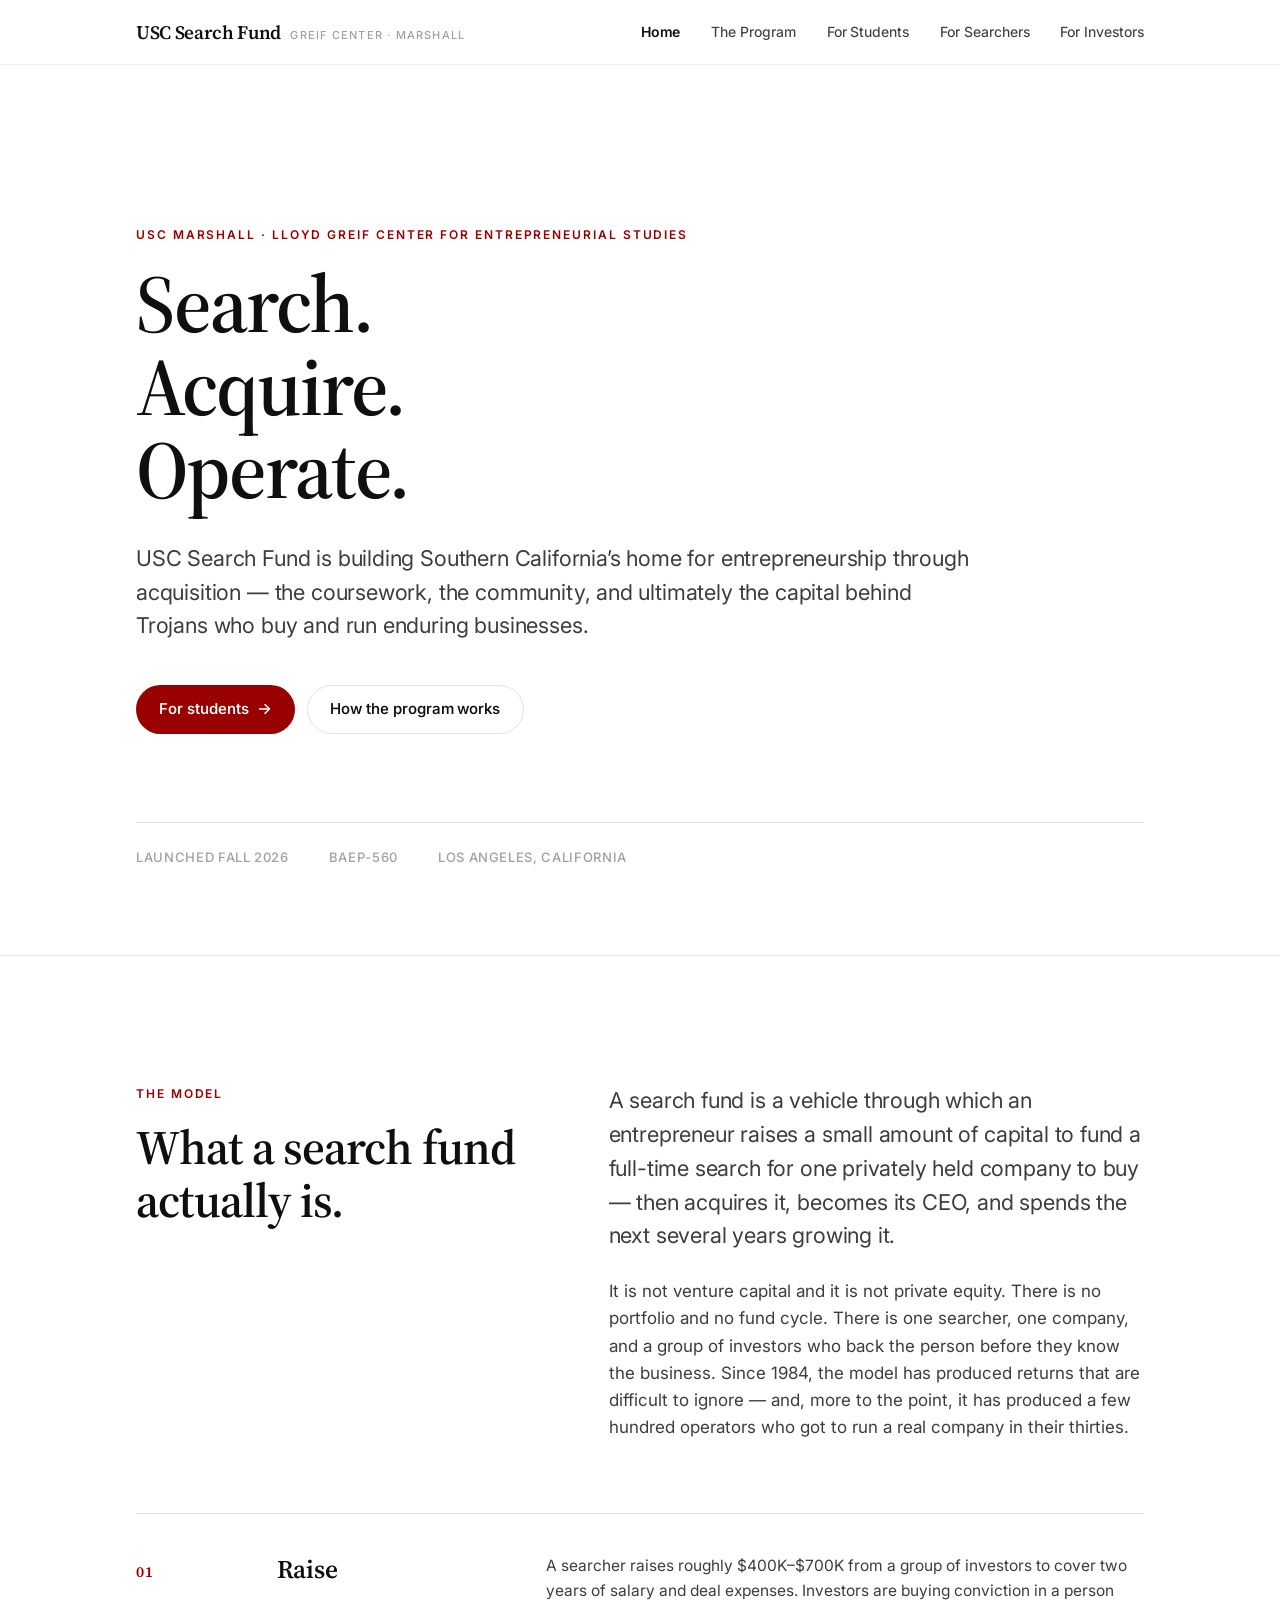
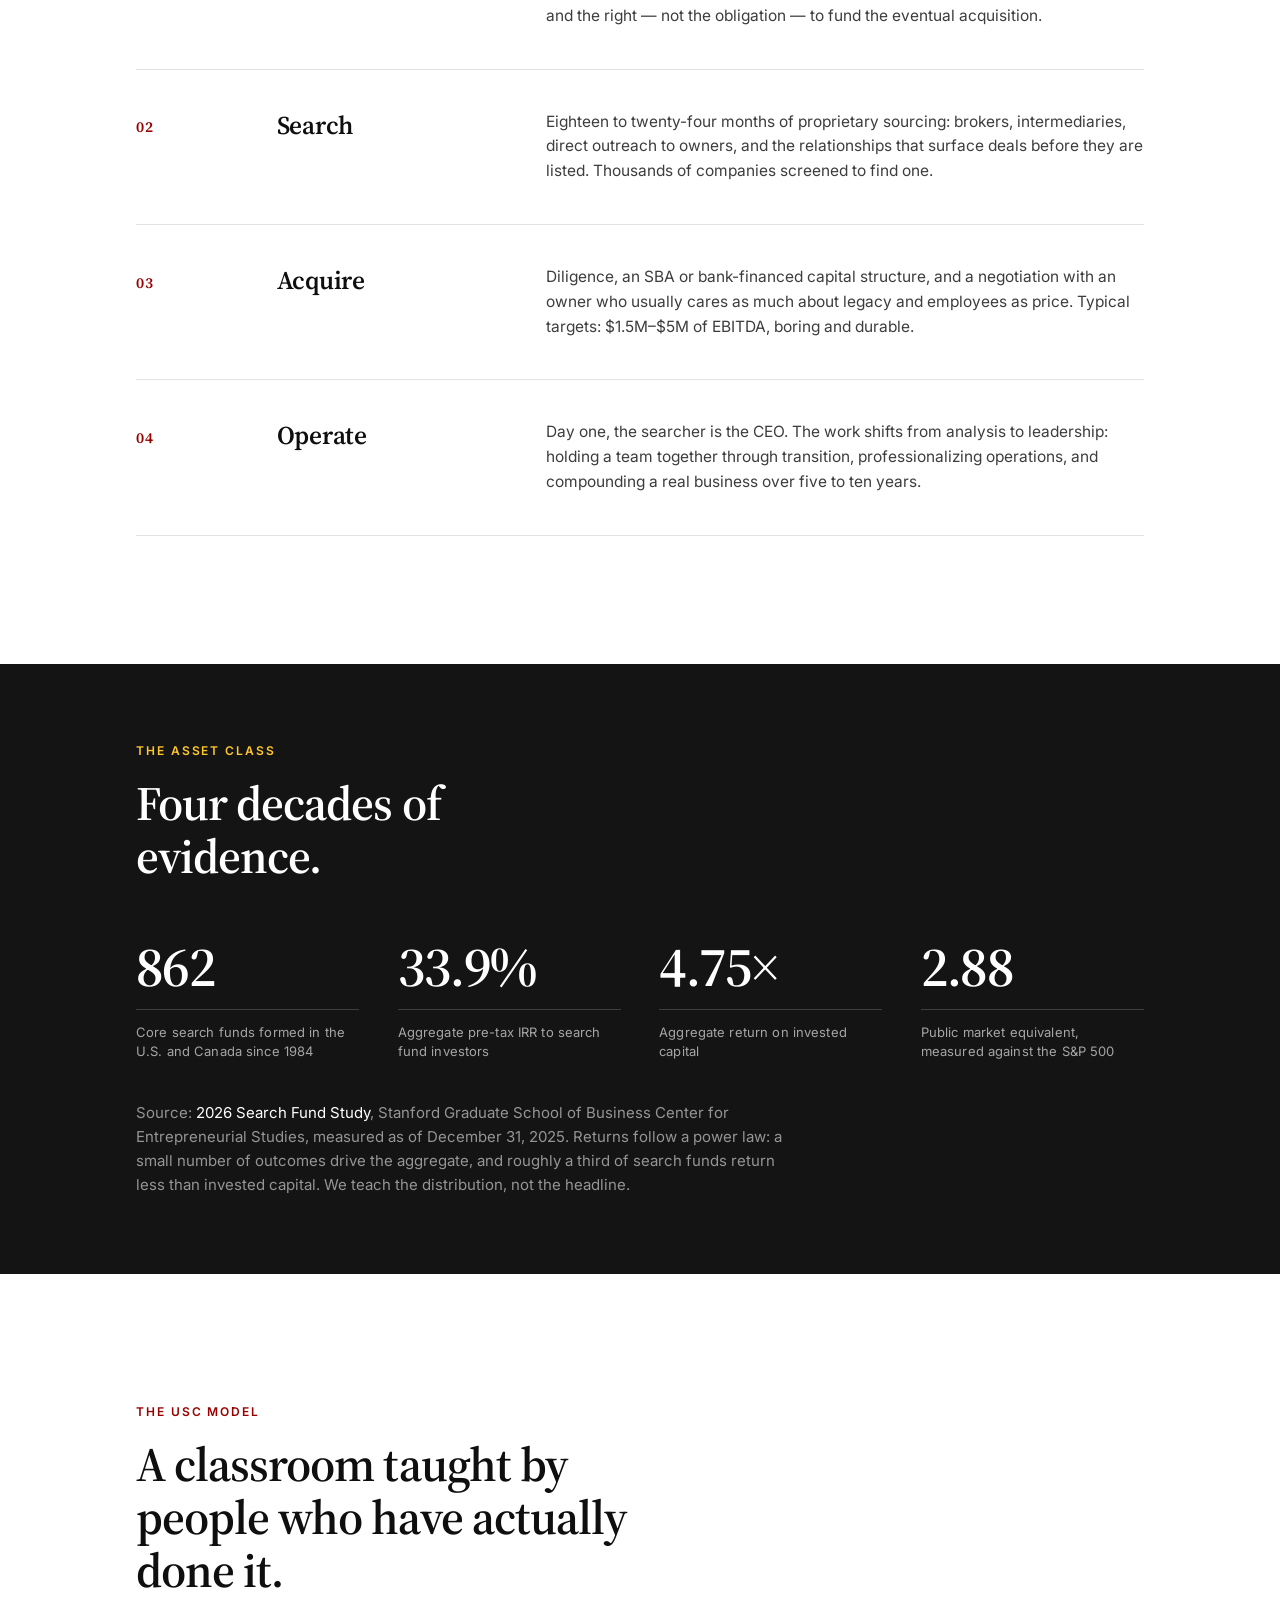
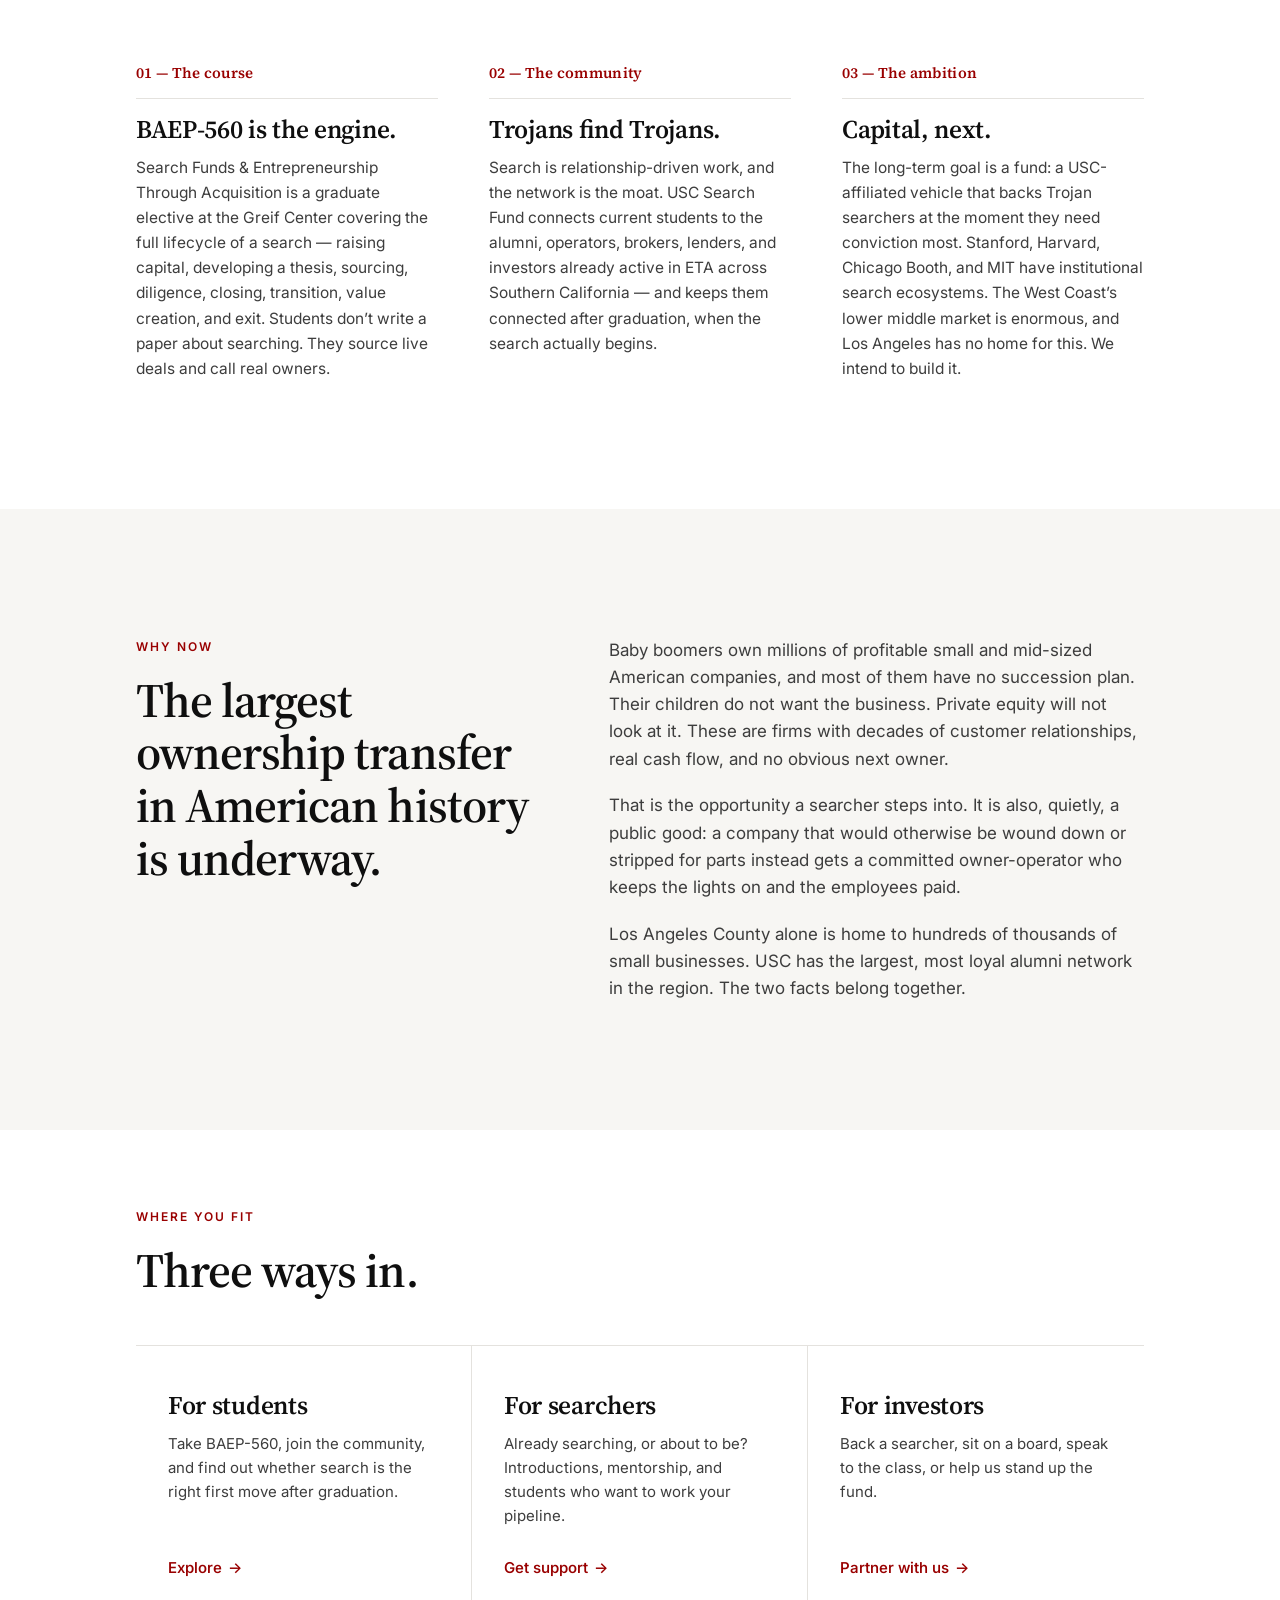
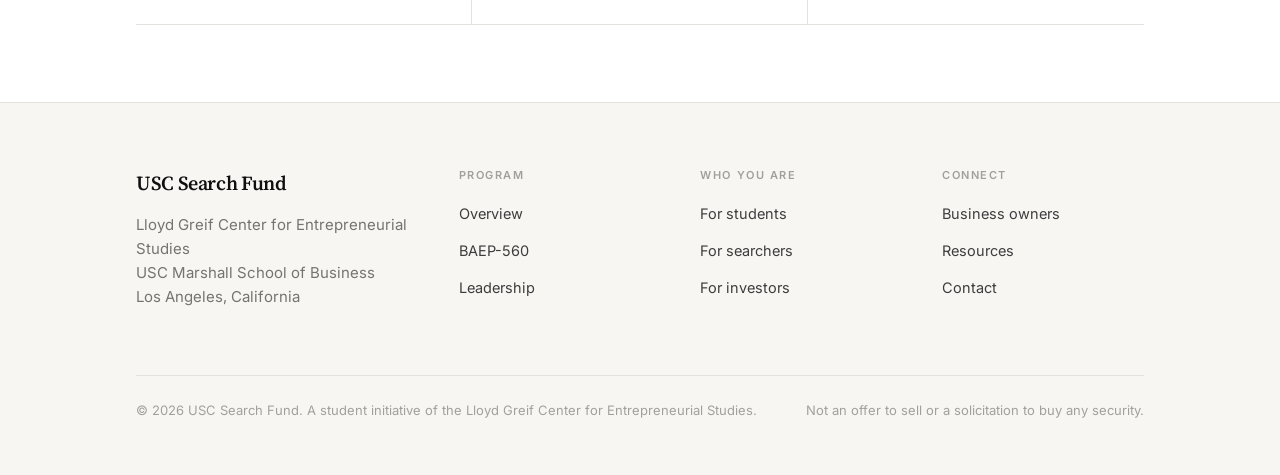
==== index.html @ 60433a0b "Open Graph and canonical tags A shared link previewed as a bare URL with no title, description, or i" ====
<!doctype html>
<html lang="en">
<head>
<meta charset="utf-8">
<meta name="viewport" content="width=device-width, initial-scale=1">
<title>USC Search Fund — Entrepreneurship Through Acquisition at USC Marshall</title>
<meta name="description" content="USC Search Fund is building Southern California's home for entrepreneurship through acquisition — the coursework, the community, and the capital behind Trojans who buy, operate, and grow enduring businesses.">
<link rel="canonical" href="https://uscsearchfund.org/">
<meta property="og:type" content="website">
<meta property="og:site_name" content="USC Search Fund">
<meta property="og:title" content="USC Search Fund — Entrepreneurship Through Acquisition at USC Marshall">
<meta property="og:description" content="USC Search Fund is building Southern California's home for entrepreneurship through acquisition — the coursework, the community, and the capital behind Trojans who buy, operate, and grow enduring businesses.">
<meta property="og:url" content="https://uscsearchfund.org/">
<meta property="og:image" content="https://uscsearchfund.org/assets/images/og-card.jpg">
<meta property="og:image:width" content="2400">
<meta property="og:image:height" content="1260">
<meta property="og:image:alt" content="USC Search Fund — entrepreneurship through acquisition at the Lloyd Greif Center, USC Marshall.">
<meta name="twitter:card" content="summary_large_image">
<meta name="twitter:title" content="USC Search Fund — Entrepreneurship Through Acquisition at USC Marshall">
<meta name="twitter:description" content="USC Search Fund is building Southern California's home for entrepreneurship through acquisition — the coursework, the community, and the capital behind Trojans who buy, operate, and grow enduring businesses.">
<meta name="twitter:image" content="https://uscsearchfund.org/assets/images/og-card.jpg">
<link rel="preconnect" href="https://fonts.googleapis.com">
<link rel="preconnect" href="https://fonts.gstatic.com" crossorigin>
<link href="https://fonts.googleapis.com/css2?family=Inter:wght@400;500;600&family=Source+Serif+4:opsz,wght@8..60,400;8..60,600&display=swap" rel="stylesheet">
<link rel="stylesheet" href="assets/site.css">
</head>
<body>

<header class="masthead">
  <div class="masthead__inner">
    <a class="brand" href="index.html">
      <span class="brand__mark">USC Search Fund</span>
      <span class="brand__sub">Greif Center &middot; Marshall</span>
    </a>
    <nav class="nav">
      <a href="index.html" aria-current="page">Home</a>
      <a href="program.html">The Program</a>
      <a href="students.html">For Students</a>
      <a href="searchers.html">For Searchers</a>
      <a href="investors.html">For Investors</a>
    </nav>
    <details class="menu">
      <summary class="menu__btn" aria-label="Menu"><span class="menu__bars"></span></summary>
      <nav class="menu__panel">
        <a href="index.html" aria-current="page">Home</a>
        <a href="program.html">The Program</a>
        <a href="students.html">For Students</a>
        <a href="searchers.html">For Searchers</a>
        <a href="investors.html">For Investors</a>
      </nav>
    </details>
  </div>
</header>

<main>

  <!-- ============================================================ HERO -- -->
  <section class="hero wrap">
    <p class="eyebrow">USC Marshall &middot; Lloyd Greif Center for Entrepreneurial Studies</p>
    <h1 class="display hero__title"><span>Search.</span><span>Acquire.</span><span>Operate.</span></h1>
    <p class="lede hero__lede">
      USC Search Fund is building Southern California&rsquo;s home for entrepreneurship
      through acquisition &mdash; the coursework, the community, and ultimately the capital
      behind Trojans who buy and run enduring businesses.
    </p>
    <div class="btn-row hero__cta">
      <a class="btn btn--primary" href="students.html">For students <span class="btn__arrow">&rarr;</span></a>
      <a class="btn btn--ghost" href="program.html">How the program works</a>
    </div>
    <div class="hero__meta">
      <span>Launched Fall 2026</span>
      <span>BAEP-560</span>
      <span>Los Angeles, California</span>
    </div>
  </section>

  <hr class="rule">


  <!-- ================================================ WHAT IS A SEARCH -- -->
  <section class="section wrap">
    <div class="grid grid--split">
      <div>
        <p class="eyebrow">The model</p>
        <h2 class="h2">What a search fund actually is.</h2>
      </div>
      <div>
        <p class="lede">
          A search fund is a vehicle through which an entrepreneur raises a small amount of
          capital to fund a full-time search for one privately held company to buy &mdash;
          then acquires it, becomes its CEO, and spends the next several years growing it.
        </p>
        <p class="body">
          It is not venture capital and it is not private equity. There is no portfolio and
          no fund cycle. There is one searcher, one company, and a group of investors who
          back the person before they know the business. Since 1984, the model has produced
          returns that are difficult to ignore &mdash; and, more to the point, it has produced
          a few hundred operators who got to run a real company in their thirties.
        </p>
      </div>
    </div>

    <div class="ladder" style="margin-top:clamp(3rem,6vw,4.5rem)">
      <div class="ladder__item">
        <div class="ladder__step">01</div>
        <h3 class="h3">Raise</h3>
        <p>A searcher raises roughly $400K&ndash;$700K from a group of investors to cover
           two years of salary and deal expenses. Investors are buying conviction in a person
           and the right &mdash; not the obligation &mdash; to fund the eventual acquisition.</p>
      </div>
      <div class="ladder__item">
        <div class="ladder__step">02</div>
        <h3 class="h3">Search</h3>
        <p>Eighteen to twenty-four months of proprietary sourcing: brokers, intermediaries,
           direct outreach to owners, and the relationships that surface deals before they
           are listed. Thousands of companies screened to find one.</p>
      </div>
      <div class="ladder__item">
        <div class="ladder__step">03</div>
        <h3 class="h3">Acquire</h3>
        <p>Diligence, an SBA or bank-financed capital structure, and a negotiation with an
           owner who usually cares as much about legacy and employees as price. Typical
           targets: $1.5M&ndash;$5M of EBITDA, boring and durable.</p>
      </div>
      <div class="ladder__item">
        <div class="ladder__step">04</div>
        <h3 class="h3">Operate</h3>
        <p>Day one, the searcher is the CEO. The work shifts from analysis to leadership:
           holding a team together through transition, professionalizing operations, and
           compounding a real business over five to ten years.</p>
      </div>
    </div>
  </section>

  <!-- ============================================================ STATS -- -->
  <section class="section section--tight dark">
    <div class="wrap">
      <p class="eyebrow">The asset class</p>
      <h2 class="h2" style="max-width:20ch; margin-bottom:clamp(2.5rem,5vw,3.5rem)">
        Four decades of evidence.
      </h2>
      <div class="stats stats--onDark">
        <div class="stat">
          <div class="stat__fig">862</div>
          <div class="stat__label">Core search funds formed in the U.S. and Canada since 1984</div>
        </div>
        <div class="stat">
          <div class="stat__fig">33.9%</div>
          <div class="stat__label">Aggregate pre-tax IRR to search fund investors</div>
        </div>
        <div class="stat">
          <div class="stat__fig">4.75&times;</div>
          <div class="stat__label">Aggregate return on invested capital</div>
        </div>
        <div class="stat">
          <div class="stat__fig">2.88</div>
          <div class="stat__label">Public market equivalent, measured against the S&amp;P&nbsp;500</div>
        </div>
      </div>
      <p class="small" style="margin-top:2.5rem; max-width:72ch">
        Source: <a href="https://www.gsb.stanford.edu/faculty-research/case-studies/2026-search-fund-study-selected-observations" target="_blank" rel="noopener">2026 Search Fund Study</a>,
        Stanford Graduate School of Business Center for Entrepreneurial Studies, measured as of
        December&nbsp;31,&nbsp;2025. Returns follow a power law: a small number of outcomes drive
        the aggregate, and roughly a third of search funds return less than invested capital.
        We teach the distribution, not the headline.
      </p>
    </div>
  </section>

  <!-- ========================================================= USC MODEL -- -->
  <section class="section wrap">
    <p class="eyebrow">The USC model</p>
    <h2 class="h2" style="max-width:22ch">A classroom taught by people who have actually done it.</h2>

    <div class="grid grid--3" style="margin-top:clamp(2.75rem,5vw,4rem)">
      <div class="card">
        <div class="card__num">01 &mdash; The course</div>
        <h3 class="h3">BAEP-560 is the engine.</h3>
        <p>Search Funds &amp; Entrepreneurship Through Acquisition is a graduate elective at the
           Greif Center covering the full lifecycle of a search &mdash; raising capital, developing
           a thesis, sourcing, diligence, closing, transition, value creation, and exit. Students
           don&rsquo;t write a paper about searching. They source live deals and call real owners.</p>
      </div>
      <div class="card">
        <div class="card__num">02 &mdash; The community</div>
        <h3 class="h3">Trojans find Trojans.</h3>
        <p>Search is relationship-driven work, and the network is the moat. USC Search Fund
           connects current students to the alumni, operators, brokers, lenders, and investors
           already active in ETA across Southern California &mdash; and keeps them connected
           after graduation, when the search actually begins.</p>
      </div>
      <div class="card">
        <div class="card__num">03 &mdash; The ambition</div>
        <h3 class="h3">Capital, next.</h3>
        <p>The long-term goal is a fund: a USC-affiliated vehicle that backs Trojan searchers
           at the moment they need conviction most. Stanford, Harvard, Chicago Booth, and MIT
           have institutional search ecosystems. The West Coast&rsquo;s lower middle market is
           enormous, and Los Angeles has no home for this. We intend to build it.</p>
      </div>
    </div>
  </section>

  <!-- ============================================================= WHY -- -->
  <section class="section section--alt">
    <div class="wrap">
      <div class="grid grid--split">
        <div>
          <p class="eyebrow">Why now</p>
          <h2 class="h2">The largest ownership transfer in American history is underway.</h2>
        </div>
        <div>
          <p class="body">
            Baby boomers own millions of profitable small and mid-sized American companies, and
            most of them have no succession plan. Their children do not want the business. Private
            equity will not look at it. These are firms with decades of customer relationships,
            real cash flow, and no obvious next owner.
          </p>
          <p class="body">
            That is the opportunity a searcher steps into. It is also, quietly, a public good:
            a company that would otherwise be wound down or stripped for parts instead gets a
            committed owner-operator who keeps the lights on and the employees paid.
          </p>
          <p class="body">
            Los Angeles County alone is home to hundreds of thousands of small businesses. USC has
            the largest, most loyal alumni network in the region. The two facts belong together.
          </p>
        </div>
      </div>
    </div>
  </section>

  <!-- ============================================================== CTA -- -->
  <section class="section section--tight wrap">
    <p class="eyebrow">Where you fit</p>
    <h2 class="h2" style="max-width:18ch; margin-bottom:clamp(2rem,4vw,3rem)">Three ways in.</h2>
    <div class="cta-tri">
      <a class="cta-tri__item" href="students.html">
        <h3 class="h3">For students</h3>
        <p>Take BAEP-560, join the community, and find out whether search is the right first
           move after graduation.</p>
        <span class="link-arrow">Explore <span>&rarr;</span></span>
      </a>
      <a class="cta-tri__item" href="searchers.html">
        <h3 class="h3">For searchers</h3>
        <p>Already searching, or about to be? Introductions, mentorship, and students who
           want to work your pipeline.</p>
        <span class="link-arrow">Get support <span>&rarr;</span></span>
      </a>
      <a class="cta-tri__item" href="investors.html">
        <h3 class="h3">For investors</h3>
        <p>Back a searcher, sit on a board, speak to the class, or help us stand up the fund.</p>
        <span class="link-arrow">Partner with us <span>&rarr;</span></span>
      </a>
    </div>
  </section>

</main>

<footer class="footer">
  <div class="wrap">
    <div class="footer__top">
      <div class="footer__brand">
        <span class="brand__mark">USC Search Fund</span>
        <p class="small" style="margin-top:.9rem; max-width:34ch">
          Lloyd Greif Center for Entrepreneurial Studies<br>
          USC Marshall School of Business<br>
          Los Angeles, California
        </p>
      </div>
      <div>
        <h4>Program</h4>
        <ul>
          <li><a href="program.html">Overview</a></li>
          <li><a href="program.html#course">BAEP-560</a></li>
          <li><a href="program.html#leadership">Leadership</a></li>
        </ul>
      </div>
      <div>
        <h4>Who you are</h4>
        <ul>
          <li><a href="students.html">For students</a></li>
          <li><a href="searchers.html">For searchers</a></li>
          <li><a href="investors.html">For investors</a></li>
        </ul>
      </div>
      <div>
        <h4>Connect</h4>
        <ul>
          <li><a href="investors.html#owners">Business owners</a></li>
          <li><a href="students.html#resources">Resources</a></li>
          <li><a href="investors.html#contact">Contact</a></li>
        </ul>
      </div>
    </div>
    <div class="footer__bottom">
      <p class="tiny">&copy; 2026 USC Search Fund. A student initiative of the Lloyd Greif Center for Entrepreneurial Studies.</p>
      <p class="tiny">Not an offer to sell or a solicitation to buy any security.</p>
    </div>
  </div>
</footer>

</body>
</html>
---- assets/site.css ----
/* ==========================================================================
   USC Search Fund — Lloyd Greif Center for Entrepreneurial Studies
   USC Marshall School of Business
   ========================================================================== */

:root{
  /* USC brand */
  --cardinal:      #990000;
  --cardinal-deep: #6d0000;
  --cardinal-tint: #fdf4f4;
  --gold:          #ffc72c;

  /* Ink */
  --ink:   #0f0f0f;
  --ink-2: #3d3d3d;
  --ink-3: #767370;
  --ink-4: #a3a09c;

  /* Ground */
  --bg:      #ffffff;
  --bg-alt:  #f7f6f3;
  --bg-deep: #141414;
  --line:    #e4e2de;
  --line-2:  #efeeea;

  --maxw: 1120px;
  --gut: clamp(1.25rem, 5vw, 3.5rem);

  --serif: "Source Serif 4", "Iowan Old Style", Georgia, "Times New Roman", serif;
  --sans: "Inter", -apple-system, BlinkMacSystemFont, "SF Pro Text", "Helvetica Neue", Arial, sans-serif;

  --ease: cubic-bezier(.4,.14,.3,1);
}

*,*::before,*::after{ box-sizing:border-box; }

html{ -webkit-text-size-adjust:100%; scroll-behavior:smooth; scroll-padding-top:5.5rem; }

body{
  margin:0;
  background:var(--bg);
  color:var(--ink);
  font-family:var(--sans);
  font-size:17px;
  line-height:1.6;
  -webkit-font-smoothing:antialiased;
  -moz-osx-font-smoothing:grayscale;
  font-feature-settings:"kern" 1,"liga" 1;
}

img,svg{ max-width:100%; height:auto; display:block; }

/* --------------------------------------------------------------- layout -- */
.wrap{ max-width:var(--maxw); margin-inline:auto; padding-inline:var(--gut); }
.wrap--narrow{ max-width:760px; }
.section{ padding-block:clamp(4.5rem,10vw,8.5rem); }
.section--tight{ padding-block:clamp(3.25rem,6vw,5.5rem); }
.section--alt{ background:var(--bg-alt); }
.rule{ height:1px; background:var(--line); border:0; margin:0; }

/* ----------------------------------------------------------- typography -- */
h1,h2,h3,h4{ font-family:var(--serif); font-weight:600; margin:0; color:var(--ink); }

.display{
  font-size:clamp(2.75rem,7.2vw,5.1rem);
  line-height:1.02;
  letter-spacing:-.025em;
  font-weight:600;
}
.h2{
  font-size:clamp(1.9rem,3.9vw,3rem);
  line-height:1.1;
  letter-spacing:-.02em;
}
.h3{
  font-size:clamp(1.25rem,2vw,1.6rem);
  line-height:1.2;
  letter-spacing:-.012em;
}
.h4{ font-size:1.0625rem; line-height:1.35; letter-spacing:-.005em; }

.eyebrow{
  font-family:var(--sans);
  font-size:.75rem;
  font-weight:600;
  letter-spacing:.16em;
  text-transform:uppercase;
  color:var(--cardinal);
  margin:0 0 1.1rem;
}
.eyebrow--muted{ color:var(--ink-3); }

.lede{
  font-size:clamp(1.125rem,1.7vw,1.375rem);
  line-height:1.55;
  color:var(--ink-2);
  letter-spacing:-.008em;
}
.body{ color:var(--ink-2); }
.small{ font-size:.9375rem; color:var(--ink-3); line-height:1.6; }
.tiny{ font-size:.8125rem; color:var(--ink-4); }

p{ margin:0 0 1.15em; }
p:last-child{ margin-bottom:0; }

a{ color:var(--cardinal); text-decoration:none; }
a:hover{ text-decoration:underline; text-underline-offset:3px; }

/* --------------------------------------------------------------- header -- */
.masthead{
  position:sticky; top:0; z-index:60;
  background:rgba(255,255,255,.95);
  backdrop-filter:saturate(180%) blur(20px);
  -webkit-backdrop-filter:saturate(180%) blur(20px);
  border-bottom:1px solid var(--line-2);
}
.masthead__inner{
  max-width:var(--maxw); margin-inline:auto; padding-inline:var(--gut);
  height:64px; display:flex; align-items:center; justify-content:space-between; gap:1.5rem;
}
.brand{ display:flex; align-items:baseline; gap:.6rem; color:var(--ink); text-decoration:none; }
.brand:hover{ text-decoration:none; }
.brand__mark{
  font-family:var(--serif); font-weight:600; font-size:1.1875rem;
  letter-spacing:-.018em; white-space:nowrap;
}
.brand__sub{
  font-size:.6875rem; letter-spacing:.11em; text-transform:uppercase;
  color:var(--ink-4); font-weight:500; white-space:nowrap;
}
.nav{ display:flex; align-items:center; gap:clamp(1rem,2.4vw,2.1rem); }
.nav a{
  font-size:.875rem; font-weight:450; color:var(--ink-2);
  letter-spacing:-.002em; white-space:nowrap; text-decoration:none;
  transition:color .18s var(--ease);
}
.nav a:hover{ color:var(--ink); text-decoration:none; }
.nav a[aria-current="page"]{ color:var(--ink); font-weight:600; }

/* ---------------------------------------------------------- mobile menu -- */
.menu{ display:none; }
.menu__btn{
  list-style:none; cursor:pointer;
  width:40px; height:40px; margin-right:-9px;
  display:flex; align-items:center; justify-content:center;
  border-radius:9px;
}
.menu__btn::-webkit-details-marker{ display:none; }
.menu__btn:focus-visible{ outline:2px solid var(--cardinal); outline-offset:2px; }
.menu__bars, .menu__bars::before, .menu__bars::after{
  display:block; width:21px; height:1.5px; background:var(--ink); border-radius:2px;
}
.menu__bars{ position:relative; transition:background .18s var(--ease); }
.menu__bars::before{ content:""; position:absolute; top:-6.5px; transition:transform .2s var(--ease); }
.menu__bars::after{ content:""; position:absolute; top:6.5px; transition:transform .2s var(--ease); }
.menu[open] .menu__bars{ background:transparent; }
.menu[open] .menu__bars::before{ transform:translateY(6.5px) rotate(45deg); }
.menu[open] .menu__bars::after{ transform:translateY(-6.5px) rotate(-45deg); }

.menu__panel{
  position:fixed; left:0; right:0; top:64px;
  background:#fff;
  border-bottom:1px solid var(--line);
  box-shadow:0 14px 34px rgba(0,0,0,.09);
  padding:.25rem var(--gut) 1.1rem;
  display:flex; flex-direction:column;
  max-height:calc(100vh - 64px); overflow-y:auto;
}
.menu__panel a{
  padding:.95rem 0; font-size:1.0625rem; color:var(--ink);
  text-decoration:none; border-bottom:1px solid var(--line-2);
}
.menu__panel a:last-child{ border-bottom:0; }
.menu__panel a[aria-current="page"]{ color:var(--cardinal); font-weight:600; }

@media (max-width:900px){
  .nav{ display:none; }
  .menu{ display:block; }
  .brand__sub{ display:none; }
}

/* --------------------------------------------------------------- button -- */
.btn{
  display:inline-flex; align-items:center; gap:.5rem;
  font-family:var(--sans); font-size:.9375rem; font-weight:550; letter-spacing:-.004em;
  padding:.72rem 1.4rem; border-radius:999px; border:1px solid transparent;
  text-decoration:none; cursor:pointer;
  transition:background .2s var(--ease), color .2s var(--ease), border-color .2s var(--ease), transform .2s var(--ease);
}
.btn:hover{ text-decoration:none; transform:translateY(-1px); }
.btn--primary{ background:var(--cardinal); color:#fff; }
.btn--primary:hover{ background:var(--cardinal-deep); }
.btn--ghost{ border-color:var(--line); color:var(--ink); background:transparent; }
.btn--ghost:hover{ border-color:var(--ink-4); background:#fff; }
.btn--onDark{ border-color:rgba(255,255,255,.32); color:#fff; }
.btn--onDark:hover{ background:rgba(255,255,255,.1); border-color:rgba(255,255,255,.55); }
.btn__arrow{ font-size:1.05em; line-height:1; transition:transform .2s var(--ease); }
.btn:hover .btn__arrow{ transform:translateX(3px); }
.btn-row{ display:flex; flex-wrap:wrap; gap:.75rem; }

.link-arrow{
  display:inline-flex; align-items:center; gap:.4rem;
  font-size:.9375rem; font-weight:550; color:var(--cardinal); text-decoration:none;
}
.link-arrow:hover{ text-decoration:none; }
.link-arrow span{ transition:transform .2s var(--ease); }
.link-arrow:hover span{ transform:translateX(3px); }

/* ----------------------------------------------------------------- hero -- */
.hero{ padding-block:clamp(5rem,13vw,10rem) clamp(3.5rem,7vw,5.5rem); }
.hero__title{ max-width:16ch; }
.hero__title span{ display:block; }
.hero__lede{ max-width:60ch; margin-top:1.9rem; }
.hero__cta{ margin-top:2.6rem; }
.hero__meta{
  margin-top:clamp(3.5rem,7vw,5.5rem);
  padding-top:1.5rem; border-top:1px solid var(--line);
  display:flex; flex-wrap:wrap; gap:.5rem 2.5rem;
  font-size:.8125rem; letter-spacing:.05em; text-transform:uppercase;
  color:var(--ink-4); font-weight:500;
}

/* ---------------------------------------------------------------- grids -- */
.grid{ display:grid; gap:clamp(2rem,4vw,3.25rem); }
.grid--2{ grid-template-columns:repeat(2,1fr); }
.grid--3{ grid-template-columns:repeat(3,1fr); }
.grid--4{ grid-template-columns:repeat(4,1fr); }
.grid--split{ grid-template-columns:minmax(0,.85fr) minmax(0,1.15fr); gap:clamp(2rem,6vw,5rem); }

.stack-lg > * + *{ margin-top:clamp(2.5rem,5vw,4rem); }

/* ---------------------------------------------------------------- cards -- */
.card{ display:flex; flex-direction:column; }
.card__num{
  font-family:var(--serif); font-size:.9375rem; color:var(--cardinal);
  font-weight:600; letter-spacing:.02em; margin-bottom:.9rem;
  padding-bottom:.85rem; border-bottom:1px solid var(--line);
}
.card .h3{ margin-bottom:.65rem; }
.card p{ font-size:.9688rem; color:var(--ink-2); line-height:1.62; }

.panel{
  background:#fff; border:1px solid var(--line);
  border-radius:14px; padding:clamp(1.6rem,3vw,2.25rem);
}
.panel--alt{ background:var(--bg-alt); border-color:transparent; }
.panel--accent{ background:var(--cardinal-tint); border-color:#f3e2e2; }

/* -------------------------------------------------------------- numbers -- */
.stats{ display:grid; grid-template-columns:repeat(4,1fr); gap:clamp(1.5rem,3vw,2.5rem); }
.stat__fig{
  font-family:var(--serif); font-size:clamp(2.4rem,4.6vw,3.5rem);
  line-height:1; letter-spacing:-.03em; font-weight:600; color:var(--ink);
}
.stat__label{
  margin-top:.85rem; padding-top:.85rem; border-top:1px solid var(--line);
  font-size:.8125rem; line-height:1.45; color:var(--ink-3); letter-spacing:.01em;
}
.stats--onDark .stat__fig{ color:#fff; }
.stats--onDark .stat__label{ color:rgba(255,255,255,.62); border-top-color:rgba(255,255,255,.18); }

/* ----------------------------------------------------------- dark block -- */
.dark{ background:var(--bg-deep); color:#fff; }
.dark h1,.dark h2,.dark h3,.dark h4{ color:#fff; }
.dark .lede,.dark .body,.dark p{ color:rgba(255,255,255,.72); }
.dark .eyebrow{ color:var(--gold); }
.dark .small{ color:rgba(255,255,255,.55); }
.dark a{ color:#fff; }

/* --------------------------------------------------------------- ladder -- */
.ladder{ counter-reset:step; border-top:1px solid var(--line); }
.ladder__item{
  display:grid; grid-template-columns:clamp(5rem,8vw,7.75rem) minmax(0,.6fr) minmax(0,1.55fr);
  gap:clamp(1rem,3vw,2.5rem);
  padding-block:clamp(1.75rem,3.2vw,2.5rem);
  border-bottom:1px solid var(--line);
  align-items:start;
}
.ladder__step{
  font-family:var(--serif); font-size:.9375rem; font-weight:600;
  color:var(--cardinal); letter-spacing:.04em; padding-top:.35rem;
  white-space:nowrap;
}
.ladder__item p{ font-size:.9688rem; color:var(--ink-2); }

/* --------------------------------------------------------------- people -- */
.person__name{ font-family:var(--serif); font-size:1.25rem; font-weight:600; letter-spacing:-.012em; }
.person__role{ font-size:.8125rem; letter-spacing:.09em; text-transform:uppercase; color:var(--cardinal); margin-top:.4rem; font-weight:600; }
.person p{ font-size:.9375rem; color:var(--ink-2); margin-top:.9rem; }
.person__portrait{
  aspect-ratio:4/5; background:var(--bg-alt); border-radius:10px;
  margin-bottom:1.1rem; display:flex; align-items:center; justify-content:center;
  color:var(--ink-4); font-size:.75rem; letter-spacing:.1em; text-transform:uppercase;
  border:1px solid var(--line-2); overflow:hidden;
}
/* Drop an <img> straight into the slot; it fills without touching the layout. */
.person__portrait img{
  width:100%; height:100%; object-fit:cover; display:block;
}

/* ------------------------------------------------------------------ FAQ -- */
.faq{ border-top:1px solid var(--line); }
.faq details{ border-bottom:1px solid var(--line); }
.faq summary{
  list-style:none; cursor:pointer; padding-block:1.4rem;
  font-family:var(--serif); font-size:1.0625rem; font-weight:600; letter-spacing:-.008em;
  display:flex; justify-content:space-between; align-items:center; gap:2rem;
}
.faq summary::-webkit-details-marker{ display:none; }
.faq summary::after{
  content:"+"; font-family:var(--sans); font-size:1.35rem; font-weight:300;
  color:var(--ink-4); line-height:1; transition:transform .22s var(--ease);
}
.faq details[open] summary::after{ transform:rotate(45deg); }
.faq details p{ padding-bottom:1.5rem; margin:0; font-size:.9688rem; color:var(--ink-2); max-width:68ch; }

/* ---------------------------------------------------------------- lists -- */
.checklist{ list-style:none; padding:0; margin:0; }
.checklist li{
  position:relative; padding-left:1.6rem; margin-bottom:.85rem;
  font-size:.9688rem; color:var(--ink-2); line-height:1.6;
}
.checklist li::before{
  content:""; position:absolute; left:0; top:.62em;
  width:7px; height:7px; border-radius:50%; background:var(--cardinal);
}
.checklist li:last-child{ margin-bottom:0; }

.deflist{ margin:0; }
.deflist dt{
  font-family:var(--serif); font-weight:600; font-size:1.0625rem;
  padding-top:1.35rem; border-top:1px solid var(--line); margin-bottom:.4rem;
}
.deflist dd{ margin:0 0 1.35rem; font-size:.9688rem; color:var(--ink-2); }
.deflist dd:last-child{ margin-bottom:0; }

/* ------------------------------------------------------------------ CTA -- */
.cta-tri{ display:grid; grid-template-columns:repeat(3,1fr); gap:0; border-top:1px solid var(--line); }
.cta-tri__item{
  padding:clamp(2rem,3.5vw,2.75rem) clamp(1.25rem,2.5vw,2.25rem);
  border-bottom:1px solid var(--line); border-right:1px solid var(--line);
  display:flex; flex-direction:column; gap:.7rem;
  transition:background .2s var(--ease);
}
.cta-tri__item:last-child{ border-right:0; }
.cta-tri__item:hover{ background:var(--bg-alt); }
.cta-tri__item p{ font-size:.9375rem; color:var(--ink-2); flex:1; }

/* --------------------------------------------------------------- footer -- */
.footer{ background:var(--bg-alt); padding-block:clamp(3rem,5vw,4.5rem) 2.5rem; border-top:1px solid var(--line); }
.footer__top{ display:grid; grid-template-columns:minmax(0,1.4fr) repeat(3,minmax(0,1fr)); gap:2.5rem; }
.footer__brand .brand__mark{ font-size:1.25rem; }
.footer h4{
  font-family:var(--sans); font-size:.6875rem; letter-spacing:.14em;
  text-transform:uppercase; color:var(--ink-4); font-weight:600; margin-bottom:1rem;
}
.footer ul{ list-style:none; padding:0; margin:0; }
.footer li{ margin-bottom:.6rem; }
.footer li a{ font-size:.9063rem; color:var(--ink-2); }
.footer li a:hover{ color:var(--cardinal); }
.footer__bottom{
  margin-top:clamp(2.5rem,5vw,4rem); padding-top:1.5rem; border-top:1px solid var(--line);
  display:flex; flex-wrap:wrap; justify-content:space-between; gap:1rem;
}

/* ----------------------------------------------------------- responsive -- */
@media (max-width:900px){
  .grid--4{ grid-template-columns:repeat(2,1fr); }
  .grid--split{ grid-template-columns:1fr; }
  .footer__top{ grid-template-columns:1fr 1fr; }
}
@media (max-width:760px){
  body{ font-size:16px; }
  .grid--2,.grid--3{ grid-template-columns:1fr; }
  .stats{ grid-template-columns:1fr 1fr; }
  .cta-tri{ grid-template-columns:1fr; }
  .cta-tri__item{ border-right:0; }
  .ladder__item{ grid-template-columns:1fr; gap:.6rem; }
  .ladder__step{ padding-top:0; }
  .hero__meta{ gap:.4rem 1.5rem; font-size:.75rem; }
}
@media (max-width:420px){
  .display{ letter-spacing:-.02em; }
}

@media (prefers-reduced-motion:reduce){
  *{ animation:none !important; transition:none !important; scroll-behavior:auto !important; }
}
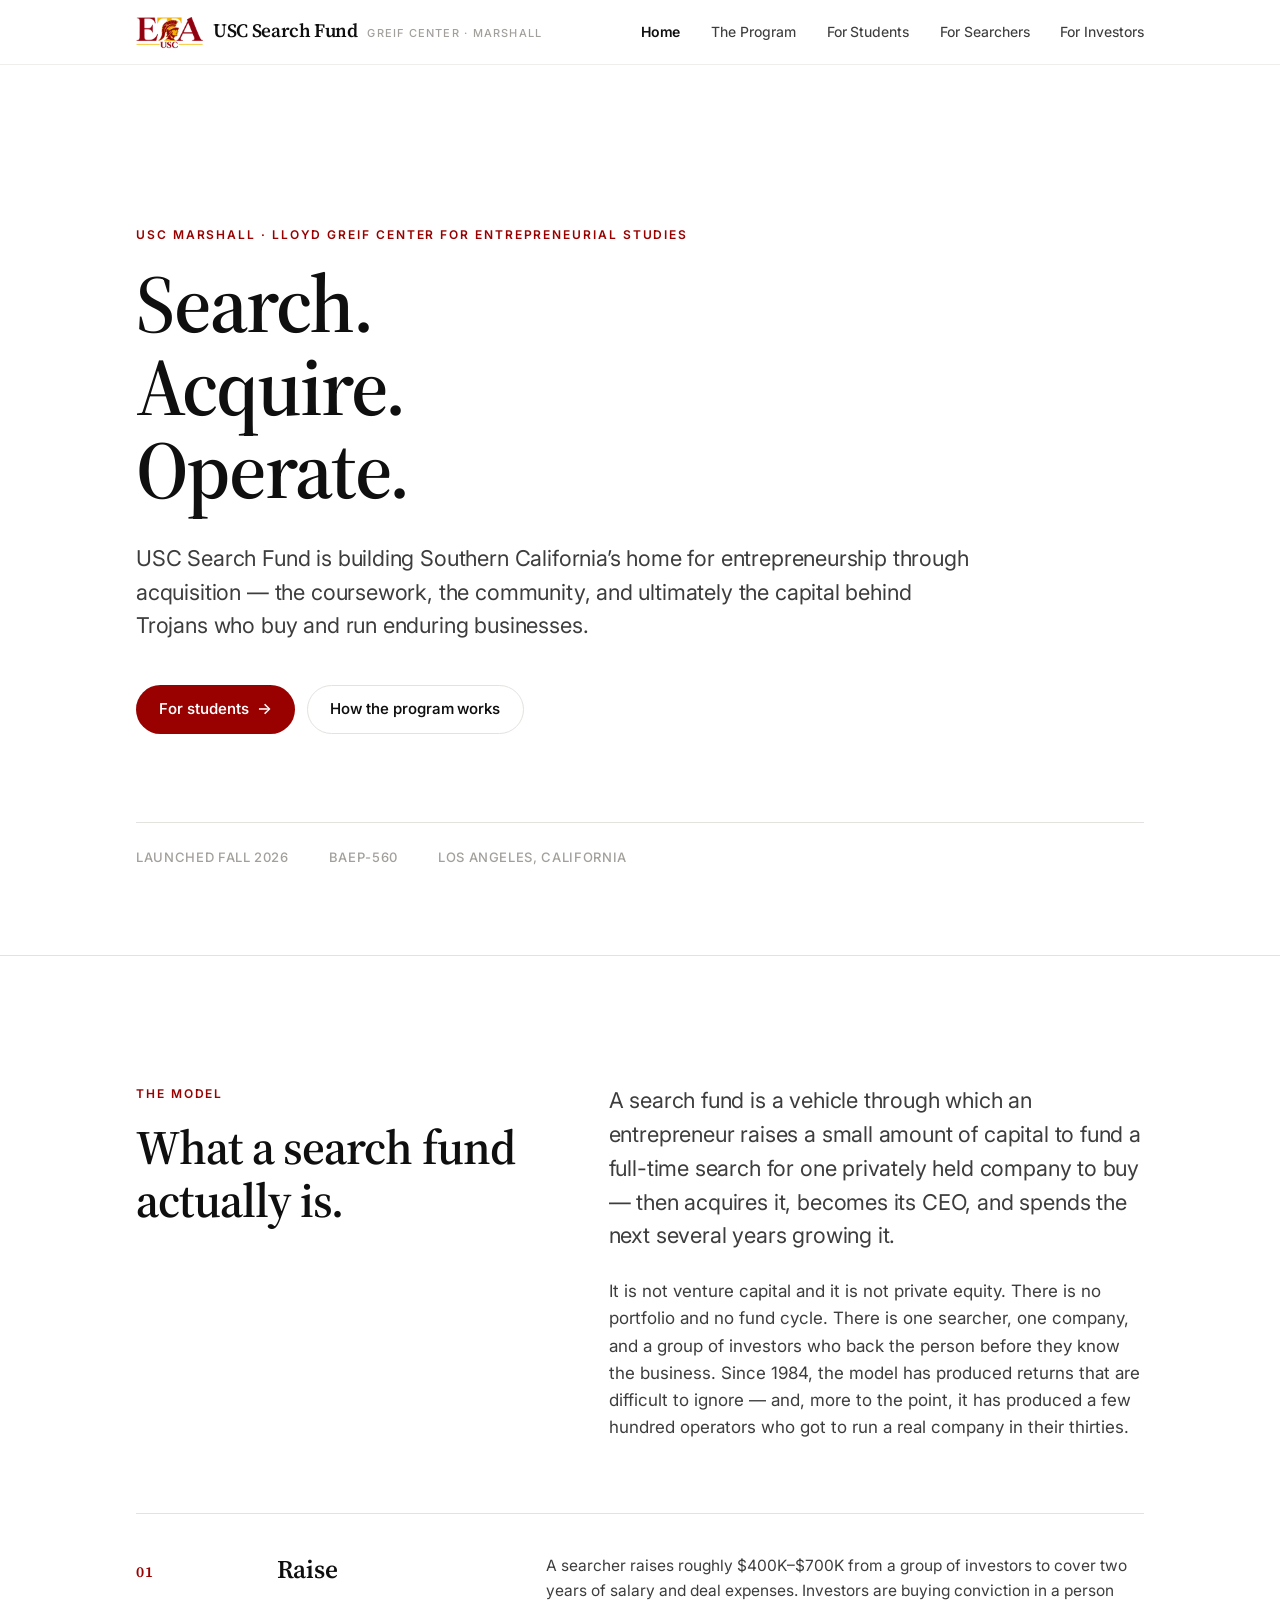
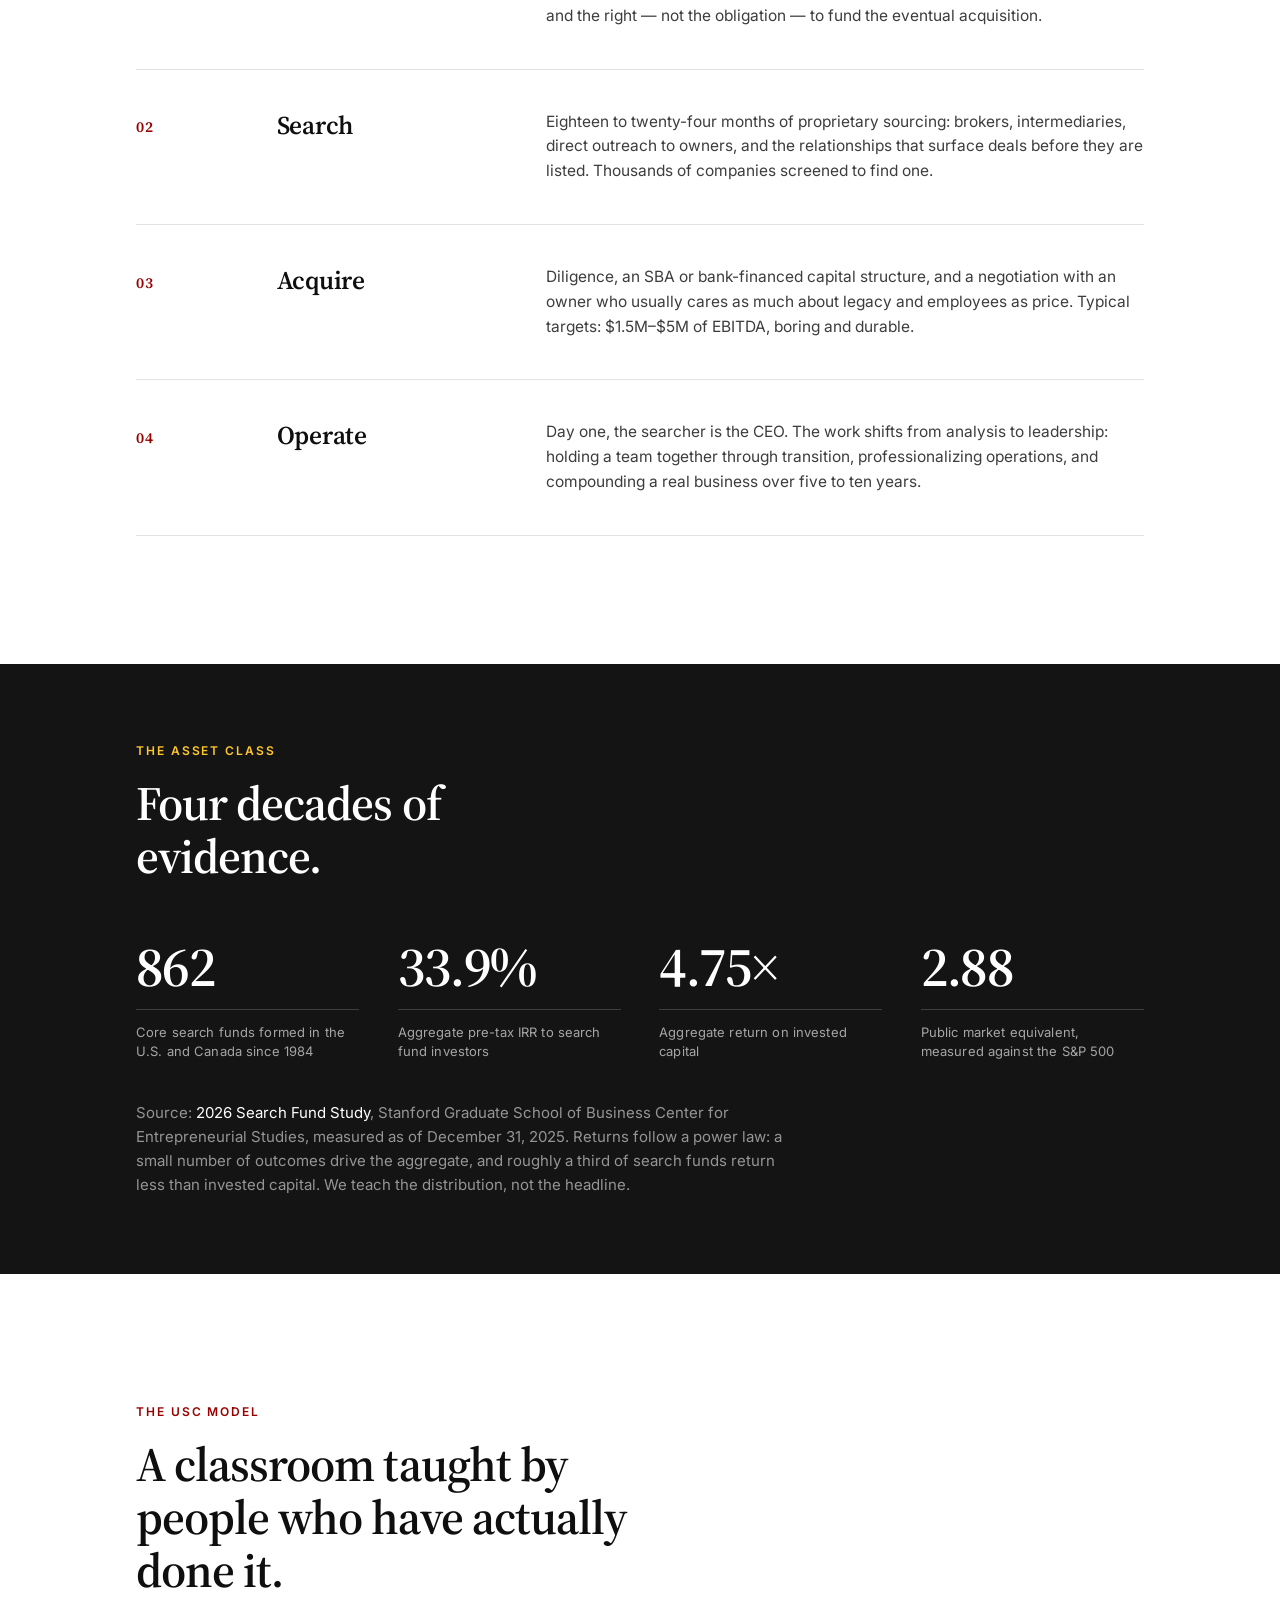
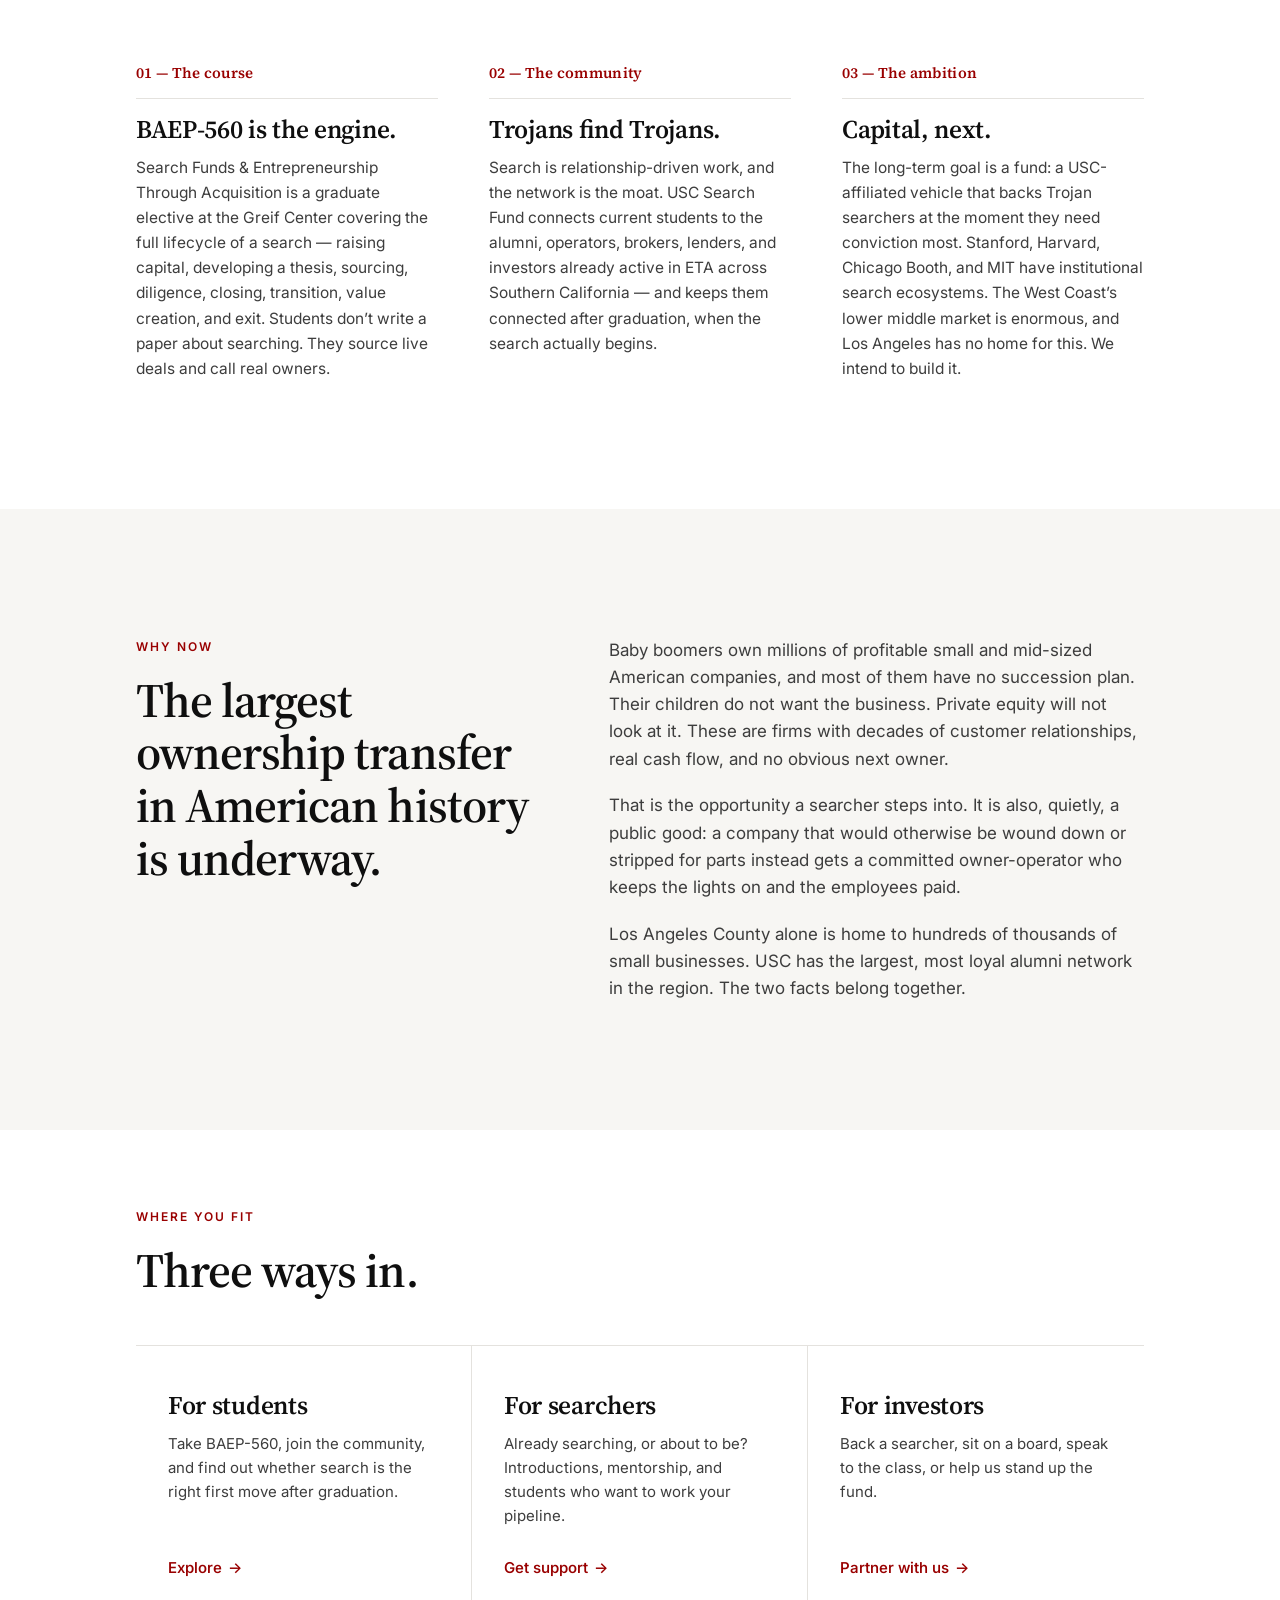
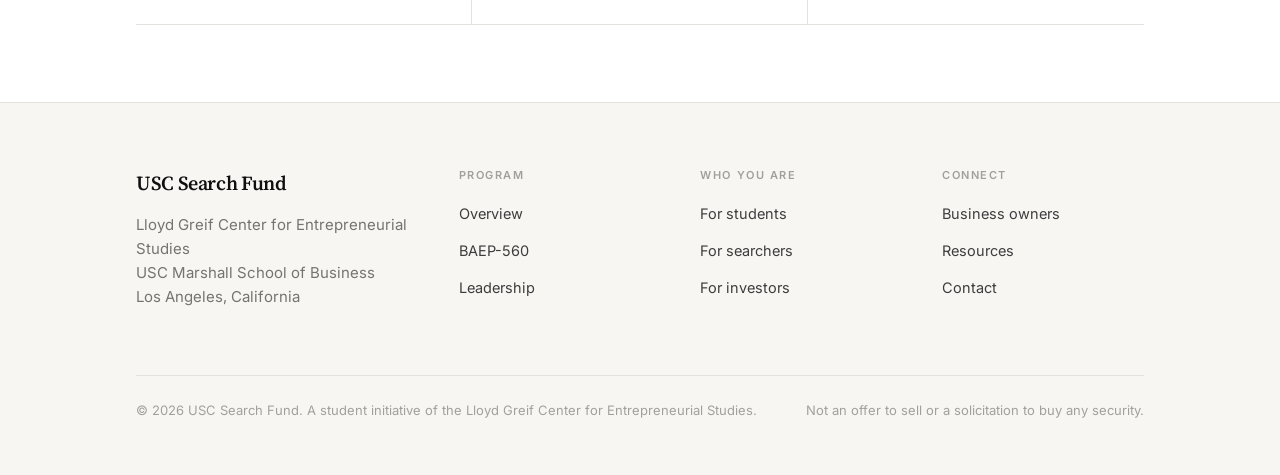
==== commit 8ef5500e: "Add the ETA USC logo to the masthead Sits left of the wordmark on all five pages. Trimmed of its emp" ====
--- a/index.html
+++ b/index.html
@@ -29,6 +29,7 @@
 <header class="masthead">
   <div class="masthead__inner">
     <a class="brand" href="index.html">
+      <img class="brand__logo" src="assets/images/eta-usc-logo.png" alt="" width="67" height="34">
       <span class="brand__mark">USC Search Fund</span>
       <span class="brand__sub">Greif Center &middot; Marshall</span>
     </a>
--- a/assets/site.css
+++ b/assets/site.css
@@ -119,6 +119,8 @@
   height:64px; display:flex; align-items:center; justify-content:space-between; gap:1.5rem;
 }
 .brand{ display:flex; align-items:baseline; gap:.6rem; color:var(--ink); text-decoration:none; }
+/* The mark and sub sit on a shared baseline; the logo centres against them instead. */
+.brand__logo{ height:34px; width:auto; align-self:center; display:block; flex:none; }
 .brand:hover{ text-decoration:none; }
 .brand__mark{
   font-family:var(--serif); font-weight:600; font-size:1.1875rem;
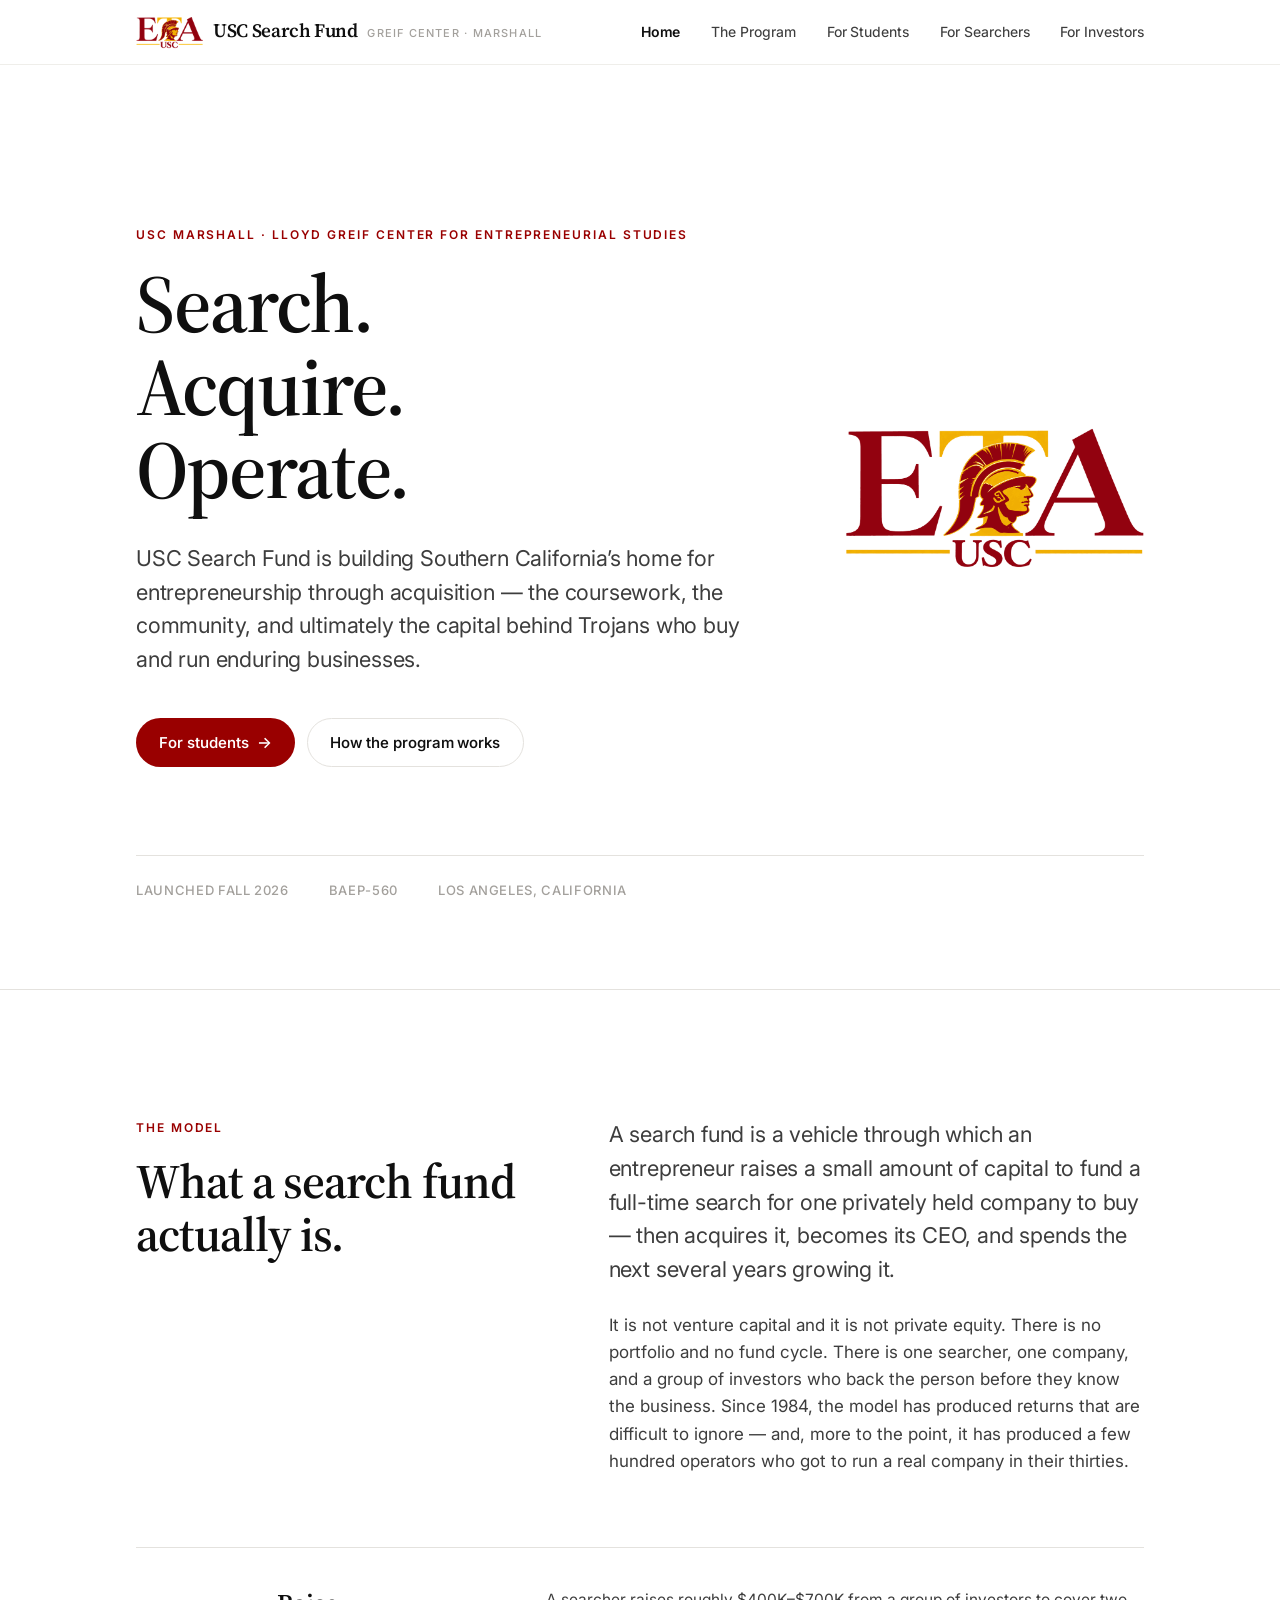
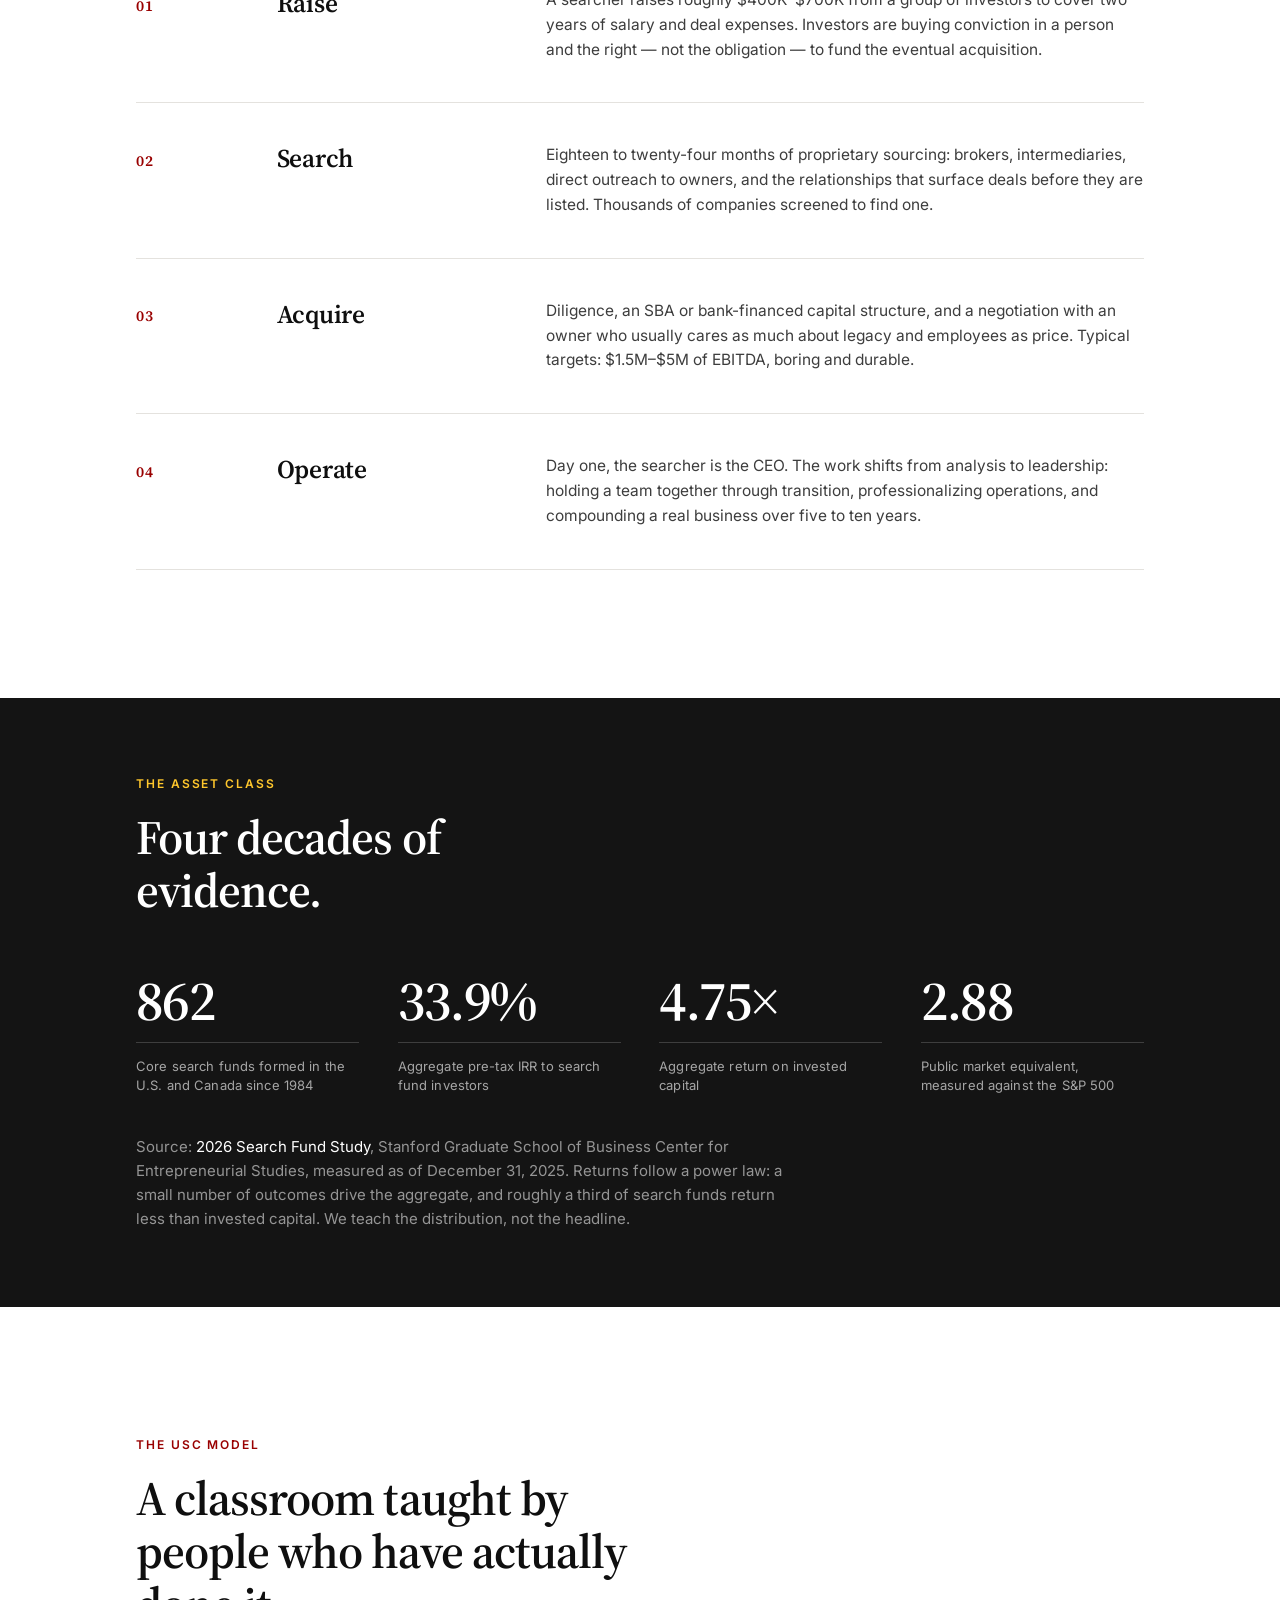
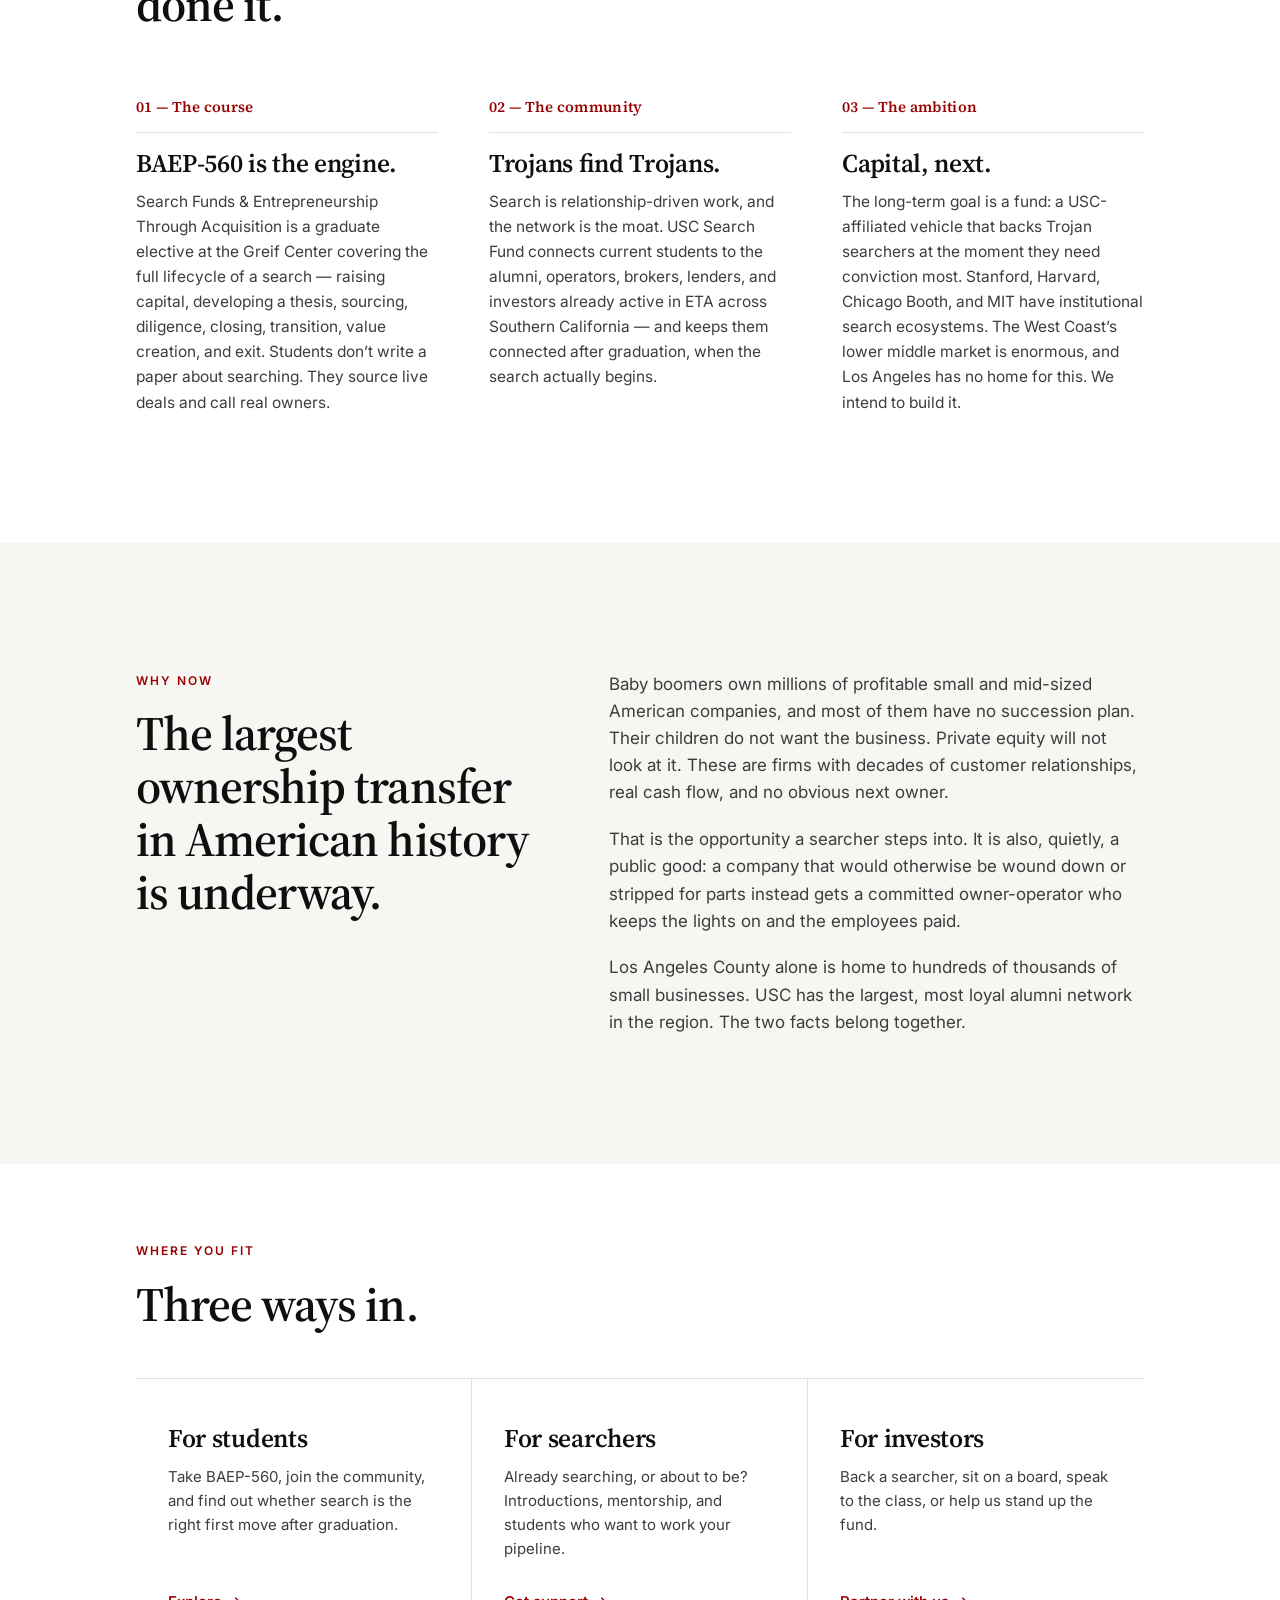
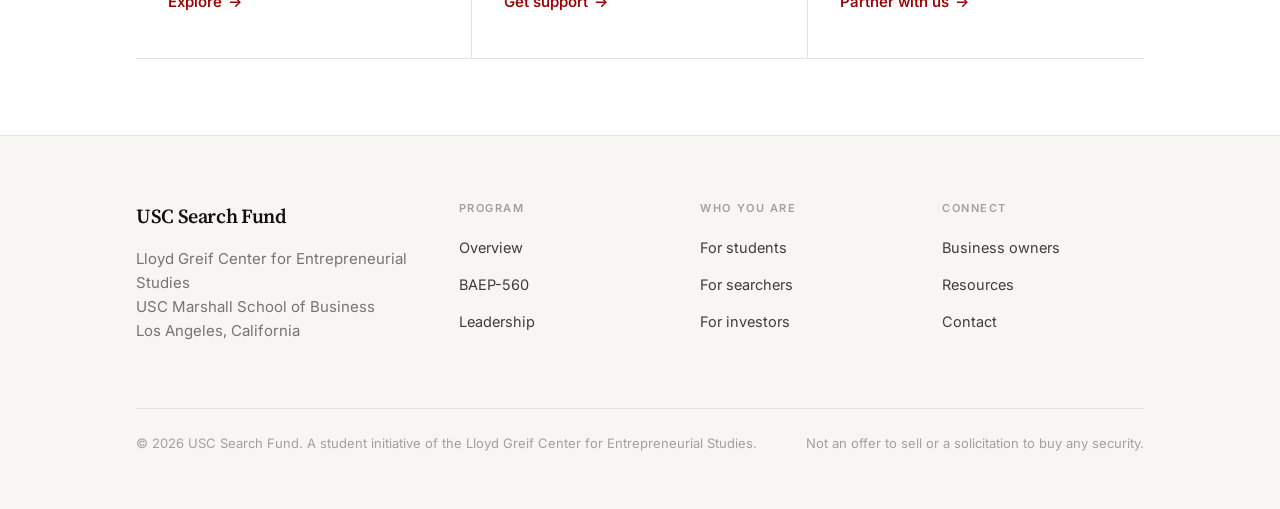
==== commit e667e9a8: "Put the logo in the homepage hero Dustin asked for the logo to be more present. It takes the empty r" ====
--- a/index.html
+++ b/index.html
@@ -57,16 +57,23 @@
 
   <!-- ============================================================ HERO -- -->
   <section class="hero wrap">
-    <p class="eyebrow">USC Marshall &middot; Lloyd Greif Center for Entrepreneurial Studies</p>
-    <h1 class="display hero__title"><span>Search.</span><span>Acquire.</span><span>Operate.</span></h1>
-    <p class="lede hero__lede">
-      USC Search Fund is building Southern California&rsquo;s home for entrepreneurship
-      through acquisition &mdash; the coursework, the community, and ultimately the capital
-      behind Trojans who buy and run enduring businesses.
-    </p>
-    <div class="btn-row hero__cta">
-      <a class="btn btn--primary" href="students.html">For students <span class="btn__arrow">&rarr;</span></a>
-      <a class="btn btn--ghost" href="program.html">How the program works</a>
+    <div class="hero__top">
+      <div class="hero__copy">
+        <p class="eyebrow">USC Marshall &middot; Lloyd Greif Center for Entrepreneurial Studies</p>
+        <h1 class="display hero__title"><span>Search.</span><span>Acquire.</span><span>Operate.</span></h1>
+        <p class="lede hero__lede">
+          USC Search Fund is building Southern California&rsquo;s home for entrepreneurship
+          through acquisition &mdash; the coursework, the community, and ultimately the capital
+          behind Trojans who buy and run enduring businesses.
+        </p>
+        <div class="btn-row hero__cta">
+          <a class="btn btn--primary" href="students.html">For students <span class="btn__arrow">&rarr;</span></a>
+          <a class="btn btn--ghost" href="program.html">How the program works</a>
+        </div>
+      </div>
+      <img class="hero__logo" src="assets/images/eta-usc-logo-lg.png"
+           alt="Entrepreneurship Through Acquisition at USC"
+           width="320" height="162">
     </div>
     <div class="hero__meta">
       <span>Launched Fall 2026</span>
--- a/assets/site.css
+++ b/assets/site.css
@@ -210,6 +210,16 @@
 
 /* ----------------------------------------------------------------- hero -- */
 .hero{ padding-block:clamp(5rem,13vw,10rem) clamp(3.5rem,7vw,5.5rem); }
+/* Single column by default; the logo takes the right-hand whitespace on wide screens. */
+.hero__top{ display:grid; gap:clamp(2.75rem,5vw,4.5rem); align-items:center; }
+/* The logo is intrinsically 960px wide. Without this the auto track sizes to that
+   and the whole page scrolls sideways on a phone. */
+.hero__top > *{ min-width:0; }
+.hero__logo{ width:260px; max-width:100%; height:auto; justify-self:start; }
+@media (min-width:900px){
+  .hero__top{ grid-template-columns:minmax(0,1fr) minmax(210px,300px); }
+  .hero__logo{ width:100%; justify-self:end; }
+}
 .hero__title{ max-width:16ch; }
 .hero__title span{ display:block; }
 .hero__lede{ max-width:60ch; margin-top:1.9rem; }
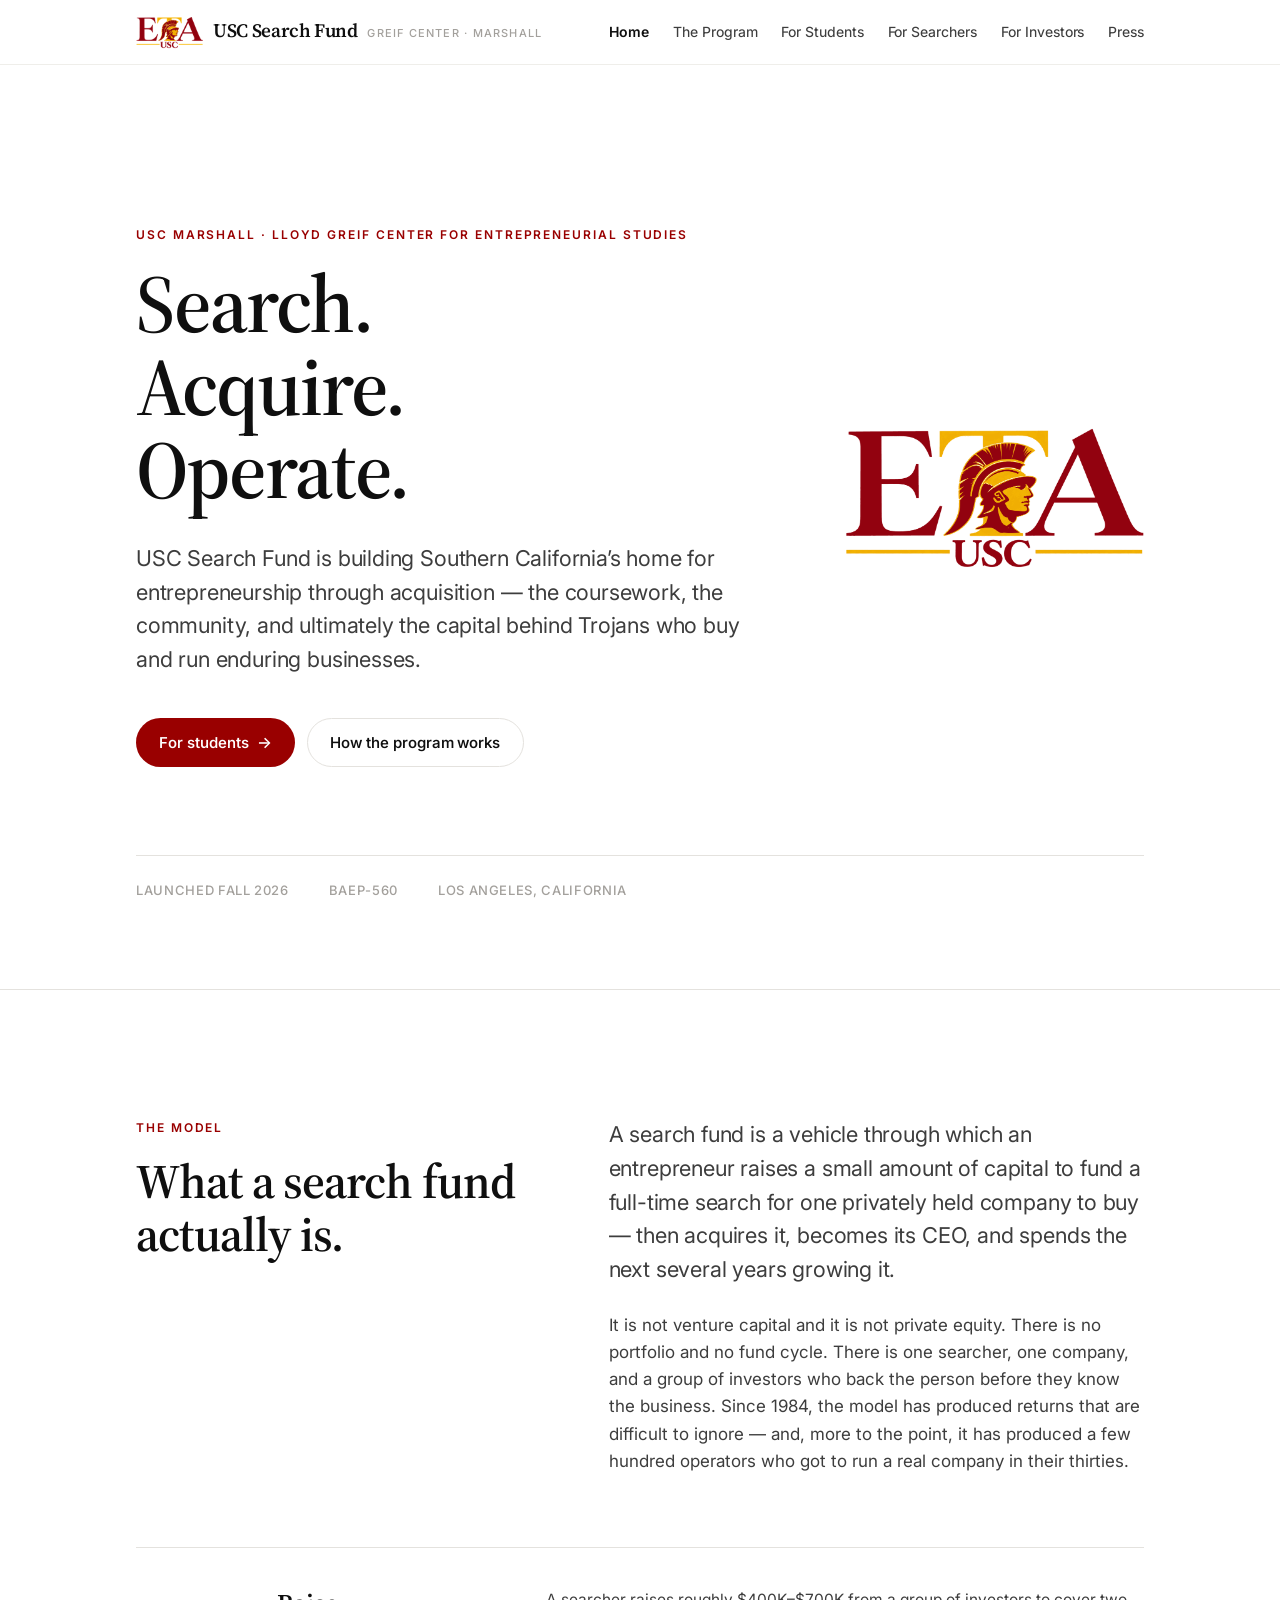
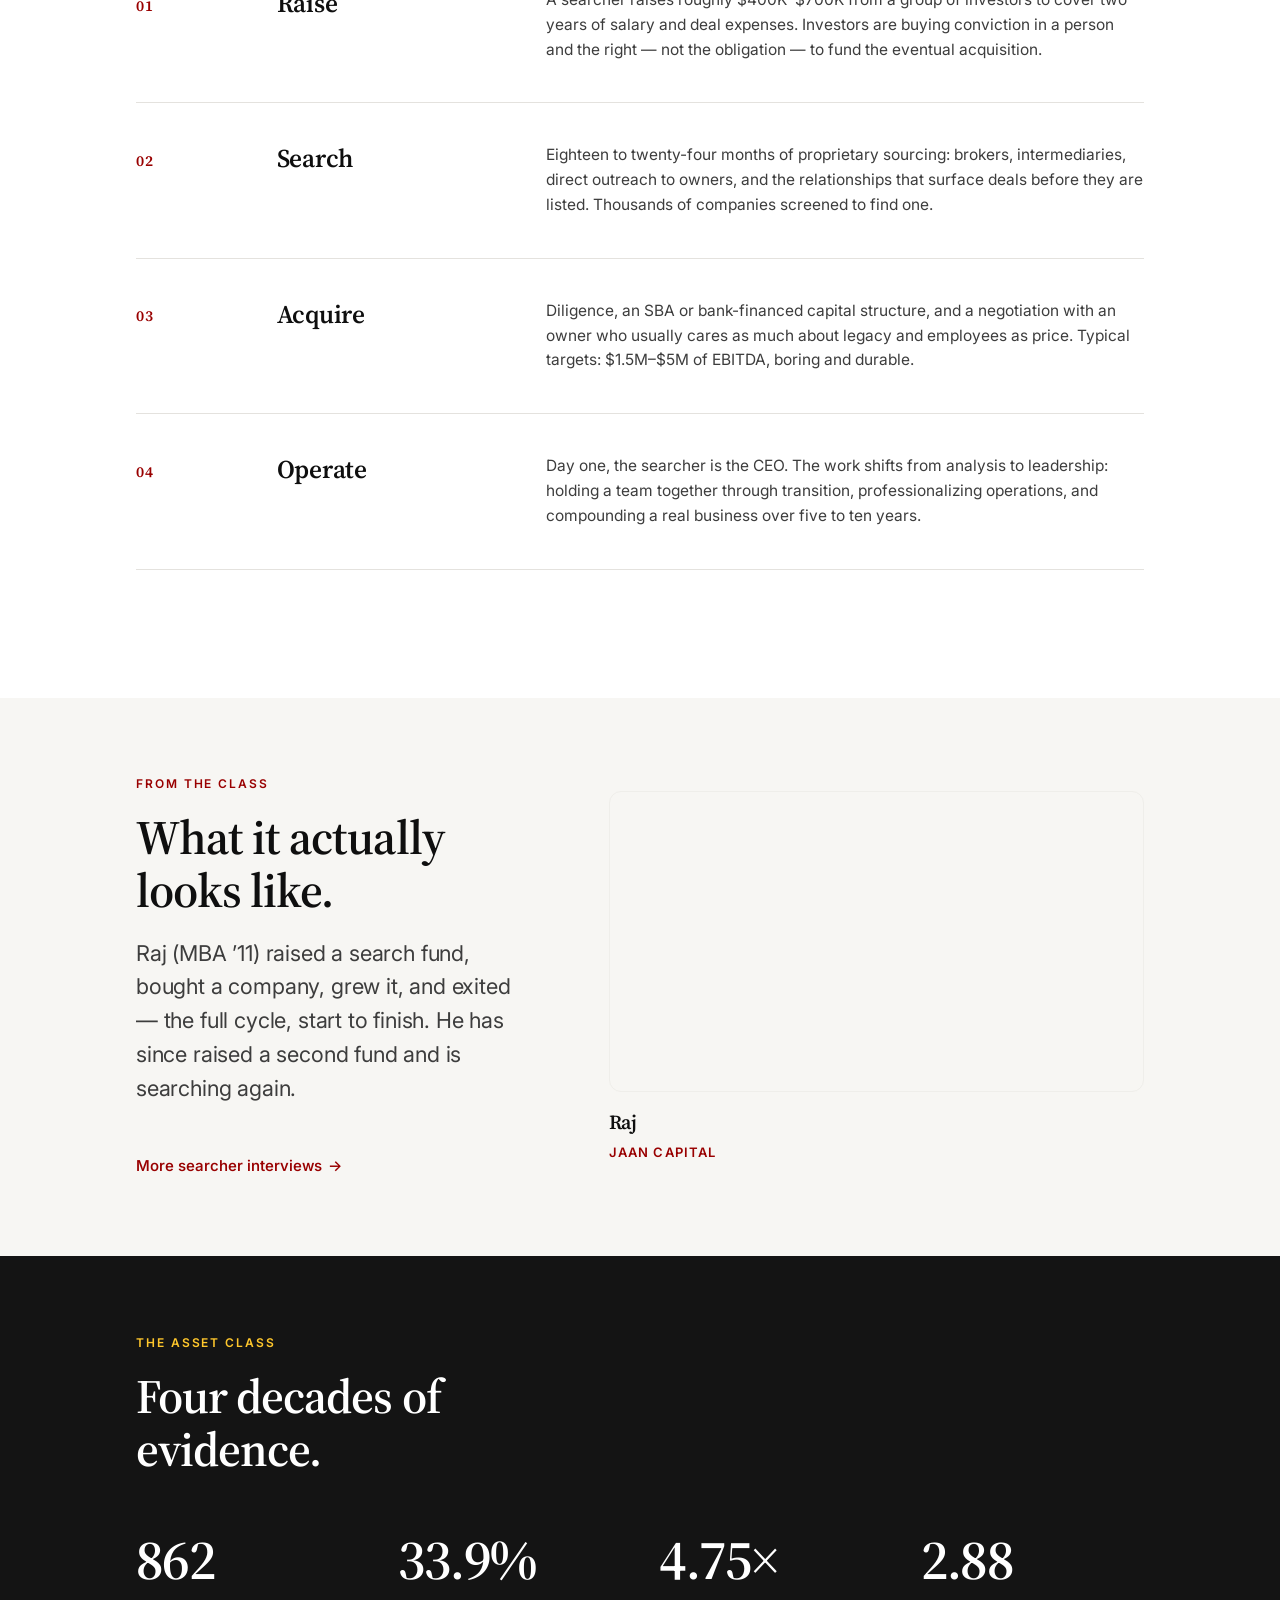
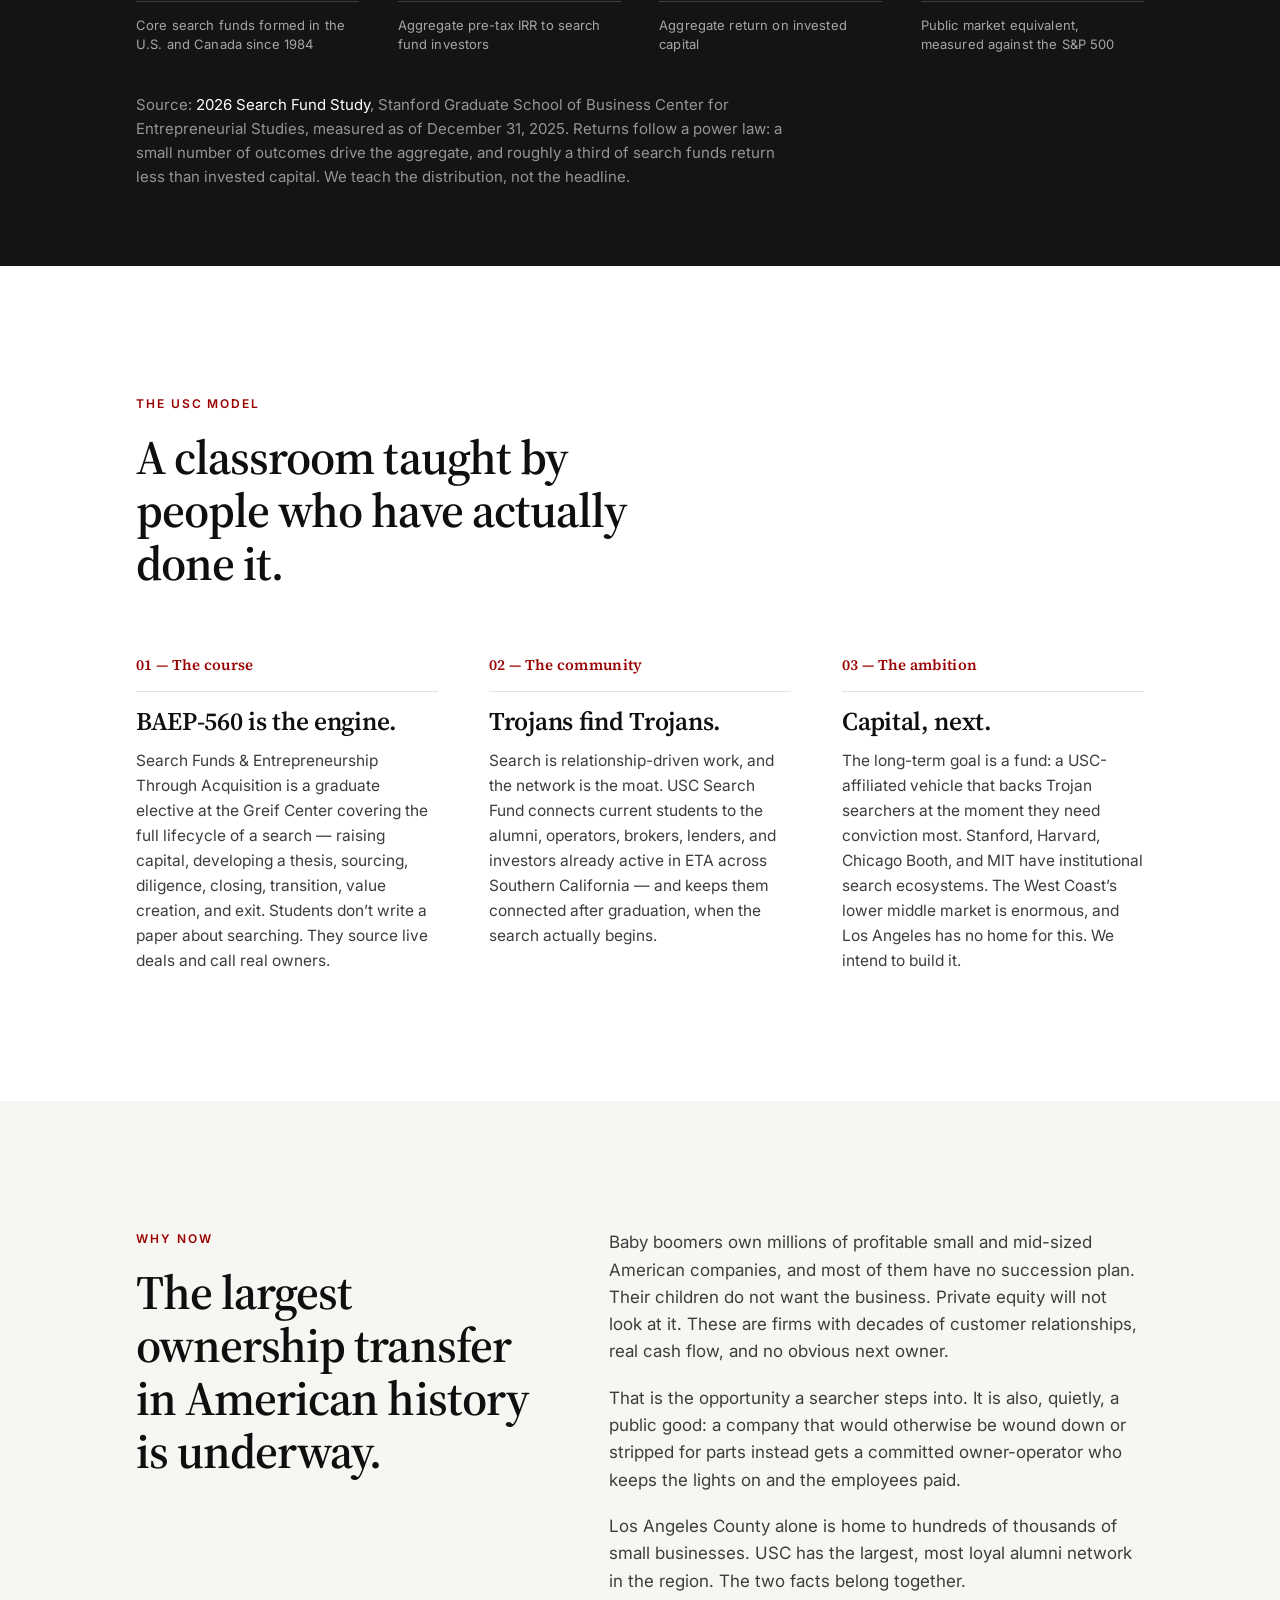
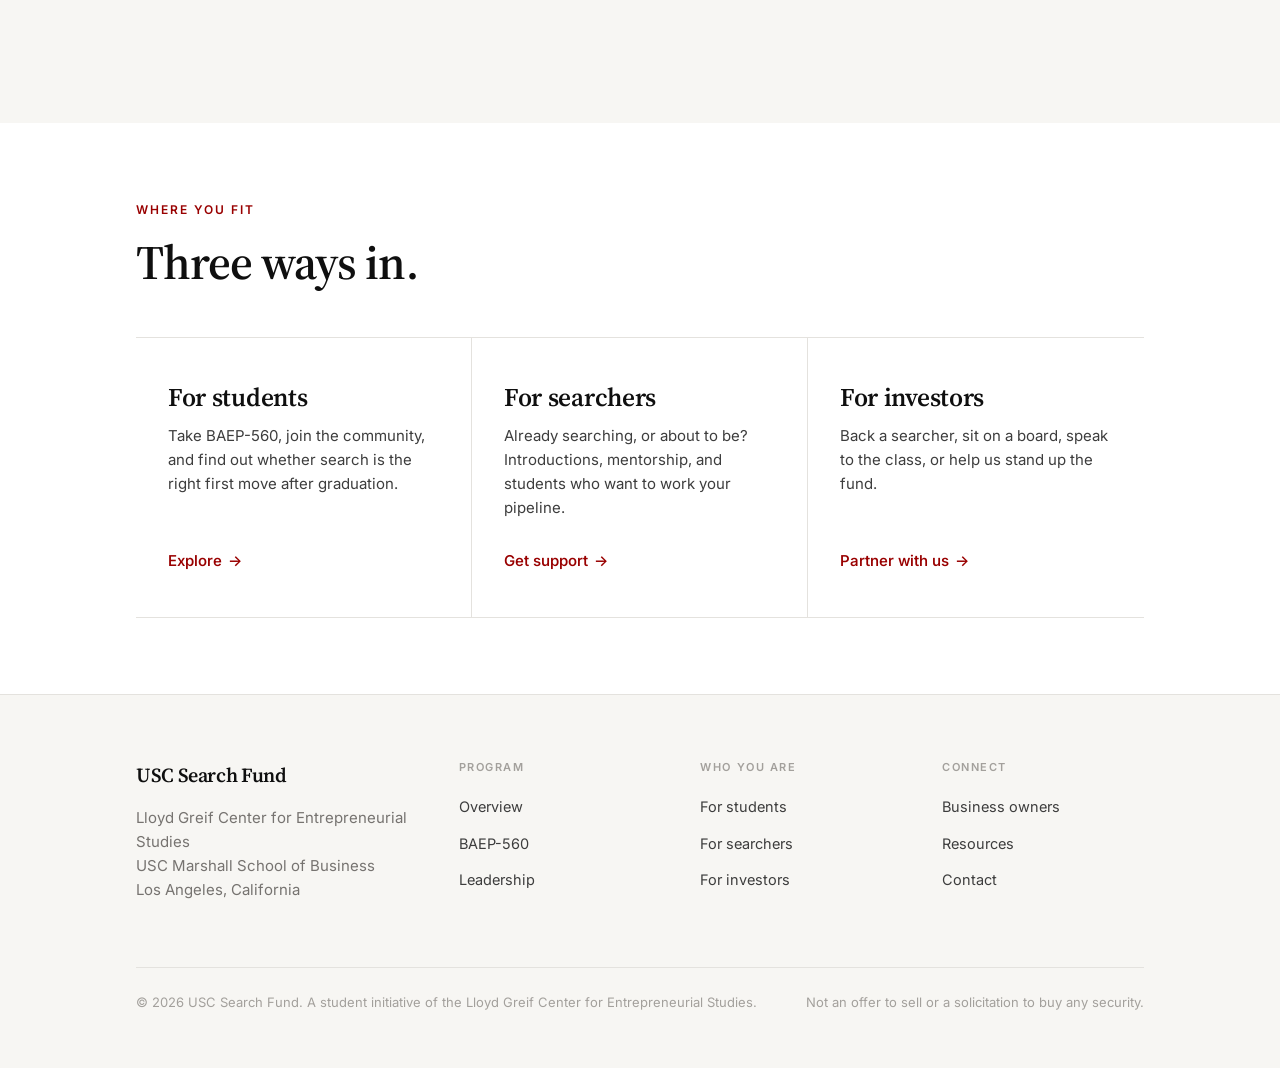
==== commit 938000e9: "Dustin's edits: bio, LinkedIn, resource links, videos, Press & Events Bio and people - Dustin's bio " ====
--- a/index.html
+++ b/index.html
@@ -39,6 +39,7 @@
       <a href="students.html">For Students</a>
       <a href="searchers.html">For Searchers</a>
       <a href="investors.html">For Investors</a>
+      <a href="press.html">Press</a>
     </nav>
     <details class="menu">
       <summary class="menu__btn" aria-label="Menu"><span class="menu__bars"></span></summary>
@@ -48,6 +49,7 @@
         <a href="students.html">For Students</a>
         <a href="searchers.html">For Searchers</a>
         <a href="investors.html">For Investors</a>
+        <a href="press.html">Press</a>
       </nav>
     </details>
   </div>
@@ -136,6 +138,37 @@
         <p>Day one, the searcher is the CEO. The work shifts from analysis to leadership:
            holding a team together through transition, professionalizing operations, and
            compounding a real business over five to ten years.</p>
+      </div>
+    </div>
+  </section>
+
+
+  <!-- ========================================================== FEATURE -- -->
+  <section class="section section--tight section--alt" id="voice">
+    <div class="wrap">
+      <div class="grid grid--split" style="align-items:center">
+        <div>
+          <p class="eyebrow">From the class</p>
+          <h2 class="h2" style="max-width:16ch">What it actually looks like.</h2>
+          <p class="lede" style="max-width:46ch; margin-top:1.25rem">
+            Raj (MBA &rsquo;11) raised a search fund, bought a company, grew it, and exited &mdash; the full
+            cycle, start to finish. He has since raised a second fund and is searching again.
+          </p>
+          <a class="link-arrow" href="students.html#voices" style="margin-top:1.5rem">
+            More searcher interviews <span>&rarr;</span></a>
+        </div>
+        <figure class="video video--feature">
+          <div class="video__frame">
+            <iframe src="https://www.youtube-nocookie.com/embed/uxuEBLyIbvk"
+                    title="Raj &mdash; Jaan Capital" loading="lazy" allowfullscreen
+                    referrerpolicy="strict-origin-when-cross-origin"
+                    allow="accelerometer; clipboard-write; encrypted-media; gyroscope; picture-in-picture; web-share"></iframe>
+          </div>
+          <figcaption class="video__cap">
+            <span class="video__name">Raj</span>
+            <span class="video__co">Jaan Capital</span>
+          </figcaption>
+        </figure>
       </div>
     </div>
   </section>
--- a/assets/site.css
+++ b/assets/site.css
@@ -130,7 +130,9 @@
   font-size:.6875rem; letter-spacing:.11em; text-transform:uppercase;
   color:var(--ink-4); font-weight:500; white-space:nowrap;
 }
-.nav{ display:flex; align-items:center; gap:clamp(1rem,2.4vw,2.1rem); }
+/* Six nav items now. The masthead inner is capped at --maxw, so the space
+   available does not grow on wider screens — the gap has to give. */
+.nav{ display:flex; align-items:center; gap:clamp(.8rem,1.85vw,1.6rem); }
 .nav a{
   font-size:.875rem; font-weight:450; color:var(--ink-2);
   letter-spacing:-.002em; white-space:nowrap; text-decoration:none;
@@ -310,6 +312,24 @@
   width:100%; height:100%; object-fit:cover; display:block;
 }
 
+/* LinkedIn link under each bio. Small, quiet, cardinal — the bio is the content,
+   this is a way out to the person. Icon is inline SVG so the page stays
+   dependency-free and offline-safe in the standalone build. */
+.person__link{
+  display:inline-flex; align-items:center; gap:.45rem;
+  margin-top:.9rem; font-size:.8125rem; font-weight:600;
+  letter-spacing:.06em; text-transform:uppercase;
+  color:var(--cardinal); text-decoration:none;
+}
+.person__link svg{ width:14px; height:14px; fill:currentColor; flex:none; }
+.person__link:hover{ text-decoration:underline; text-underline-offset:3px; }
+/* Visually hidden, still read aloud — lets two identical "LinkedIn" links
+   announce whose profile they point to. */
+.sr-only{
+  position:absolute; width:1px; height:1px; padding:0; margin:-1px;
+  overflow:hidden; clip:rect(0 0 0 0); white-space:nowrap; border:0;
+}
+
 /* ------------------------------------------------------------------ FAQ -- */
 .faq{ border-top:1px solid var(--line); }
 .faq details{ border-bottom:1px solid var(--line); }
@@ -345,6 +365,24 @@
 }
 .deflist dd{ margin:0 0 1.35rem; font-size:.9688rem; color:var(--ink-2); }
 .deflist dd:last-child{ margin-bottom:0; }
+
+/* Linked resource titles. On the dark band the title text is already white and
+   site-wide links carry no underline, so a link would be invisible as a link —
+   this restores the affordance without shouting. Gold on hover, matching the
+   accent the dark sections already use. */
+.deflist dt a{
+  color:inherit; text-decoration:underline;
+  text-decoration-color:rgba(0,0,0,.3);
+  text-underline-offset:4px; text-decoration-thickness:1px;
+  transition:color .18s var(--ease), text-decoration-color .18s var(--ease);
+}
+.deflist dt a:hover{
+  color:var(--cardinal); text-decoration-color:var(--cardinal);
+}
+/* Same list on a dark band: the rule above would draw a black underline on
+   near-black. Flip it to white, and hover to the gold the dark sections use. */
+.dark .deflist dt a{ text-decoration-color:rgba(255,255,255,.35); }
+.dark .deflist dt a:hover{ color:var(--gold); text-decoration-color:var(--gold); }
 
 /* ------------------------------------------------------------------ CTA -- */
 .cta-tri{ display:grid; grid-template-columns:repeat(3,1fr); gap:0; border-top:1px solid var(--line); }
@@ -398,3 +436,57 @@
 @media (prefers-reduced-motion:reduce){
   *{ animation:none !important; transition:none !important; scroll-behavior:auto !important; }
 }
+
+/* --------------------------------------------------------------- video -- */
+/* Embeds are lazy: six players is ~1MB of YouTube script if they all load at
+   once, and most visitors never scroll to the grid. youtube-nocookie defers
+   tracking cookies until someone actually presses play. */
+.video{ margin:0; }
+.video__frame{
+  position:relative; aspect-ratio:16/9; overflow:hidden;
+  border-radius:10px; background:var(--bg-alt);
+  border:1px solid var(--line-2);
+}
+.video__frame iframe{
+  position:absolute; inset:0; width:100%; height:100%; border:0; display:block;
+}
+.video__cap{ margin-top:.9rem; }
+.video__name{
+  display:block; font-family:var(--serif); font-size:1.0625rem;
+  font-weight:600; letter-spacing:-.008em; color:var(--ink);
+}
+.video__co{
+  display:block; margin-top:.25rem; font-size:.8125rem; font-weight:600;
+  letter-spacing:.09em; text-transform:uppercase; color:var(--cardinal);
+}
+.video-grid{ margin-top:clamp(2.5rem,5vw,3.5rem); }
+
+/* The featured single video runs wider than a grid tile, so cap it or it
+   swamps the section it sits in. */
+.video--feature .video__frame{ border-radius:12px; }
+.video--feature .video__name{ font-size:1.25rem; }
+
+/* Standalone build: no iframe, a link to YouTube instead. */
+.video__fallback{
+  display:flex; align-items:center; justify-content:center; gap:.6rem;
+  aspect-ratio:16/9; border-radius:10px; background:var(--bg-alt);
+  border:1px solid var(--line-2); color:var(--cardinal);
+  font-weight:600; font-size:.9375rem; text-align:center; padding:1rem;
+}
+
+@media (max-width:900px){
+  .video-grid.grid--3{ grid-template-columns:repeat(2,1fr); }
+}
+@media (max-width:620px){
+  .video-grid.grid--3{ grid-template-columns:1fr; }
+}
+
+/* ------------------------------------------------------ conferences -- */
+/* Month and city ride alongside the conference name. Dates themselves stay
+   off the page on purpose — they move every year and the host site is the
+   source of truth. */
+.conf__when,.item__meta{
+  display:block; margin-top:.3rem; font-size:.75rem; font-weight:600;
+  letter-spacing:.09em; text-transform:uppercase; color:var(--ink-3);
+}
+.deflist dt strong{ color:var(--ink); font-weight:600; }
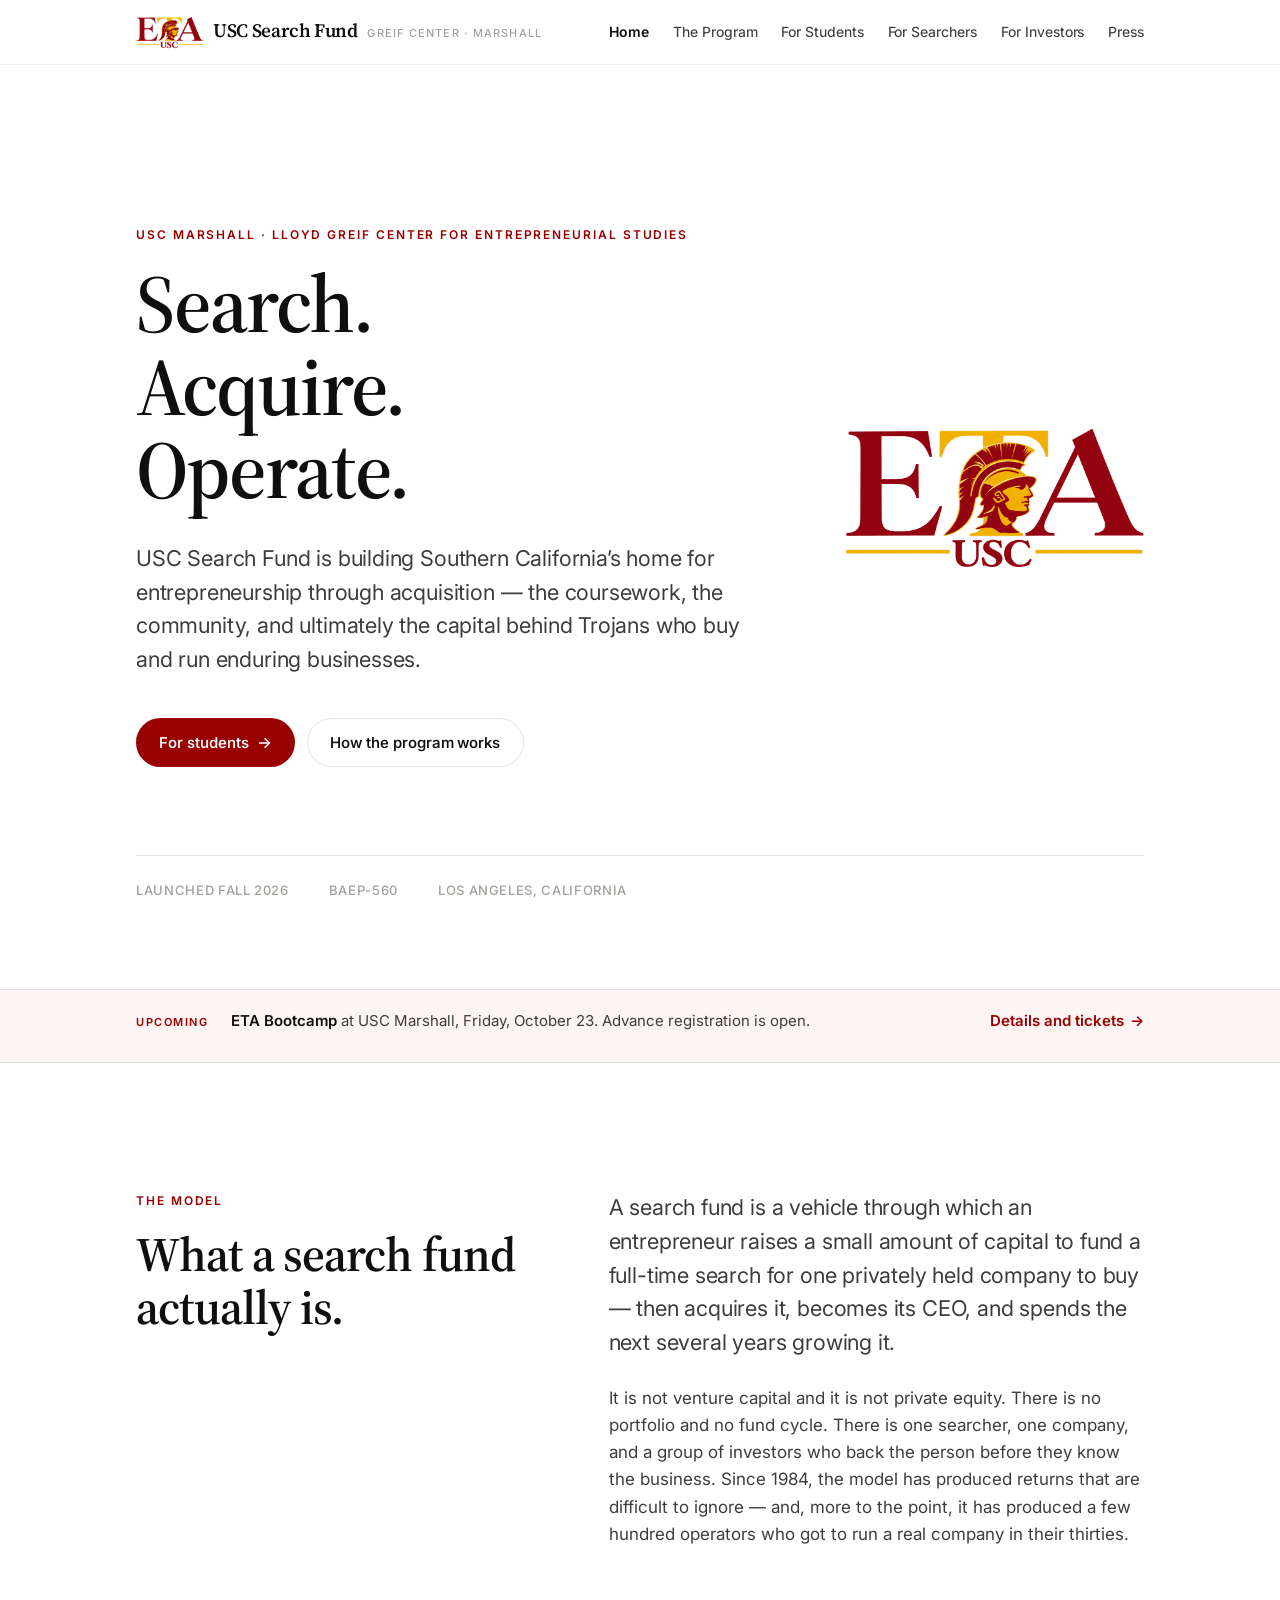
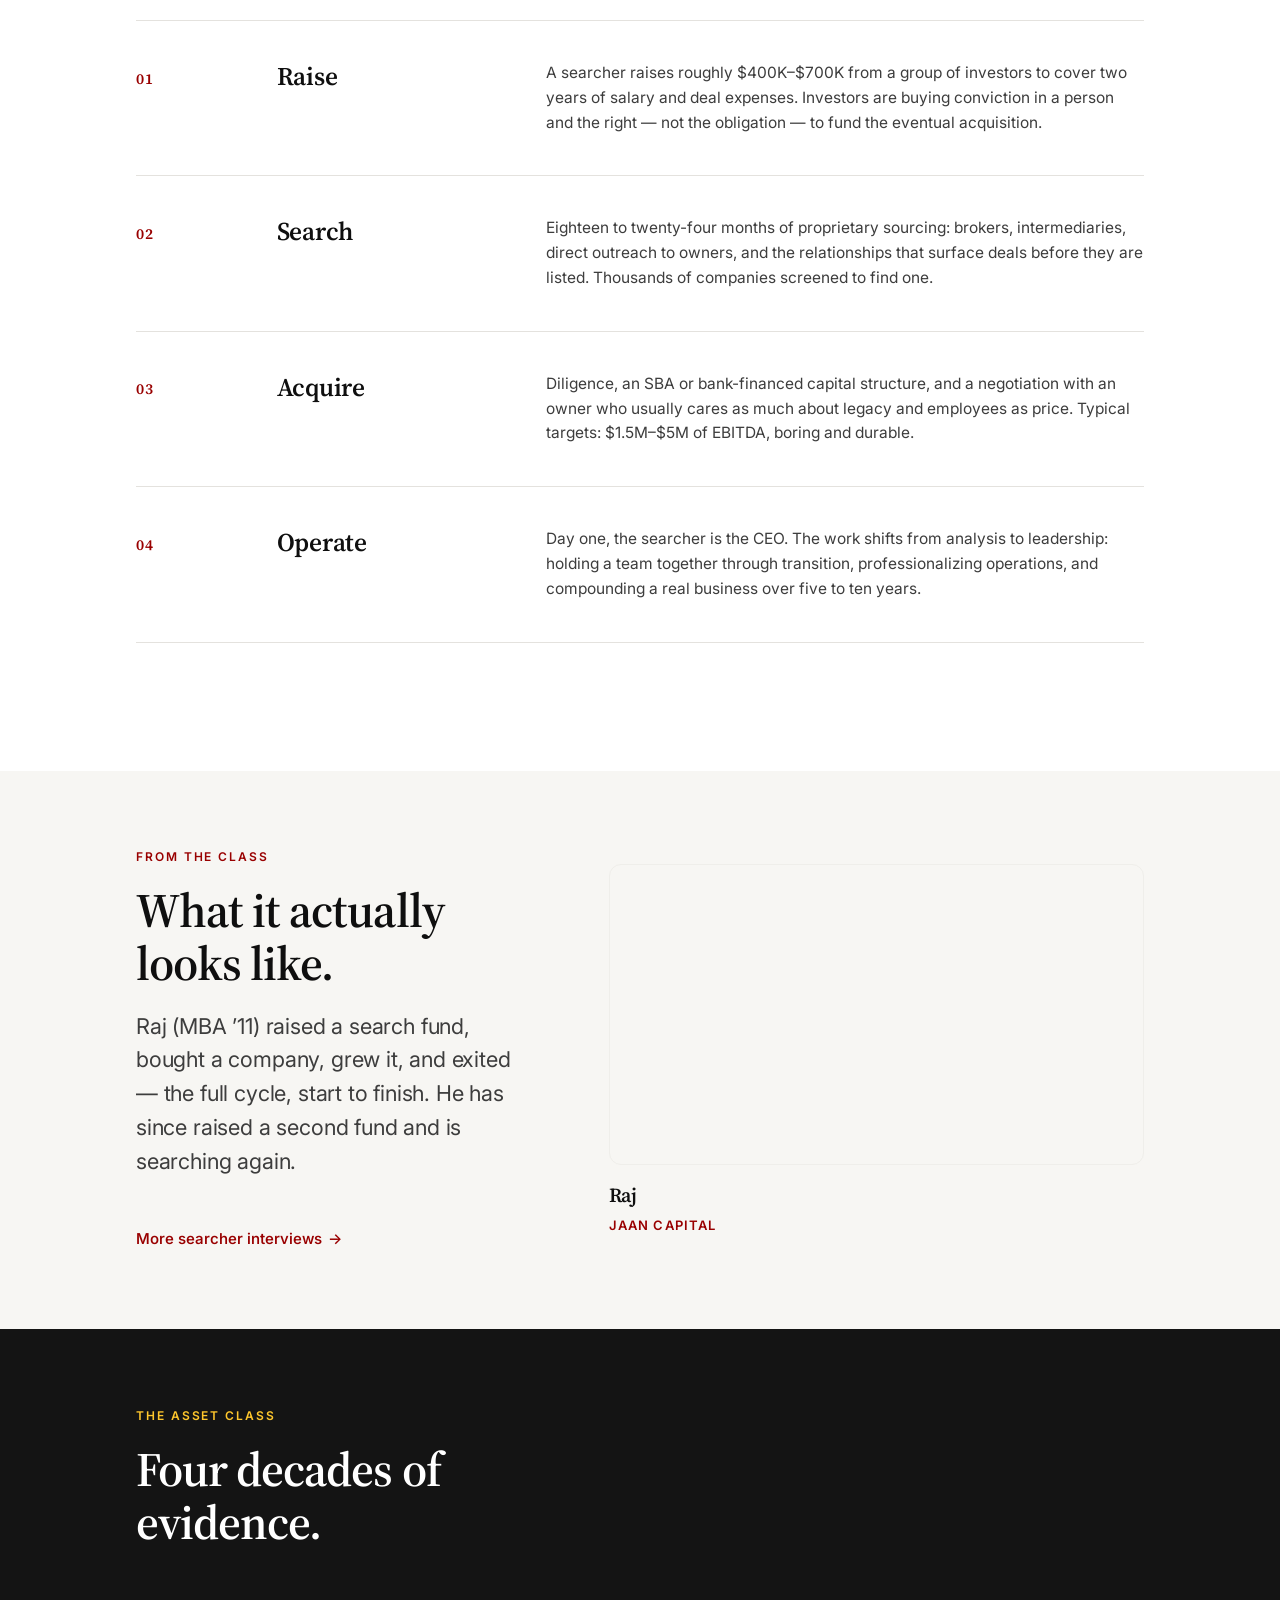
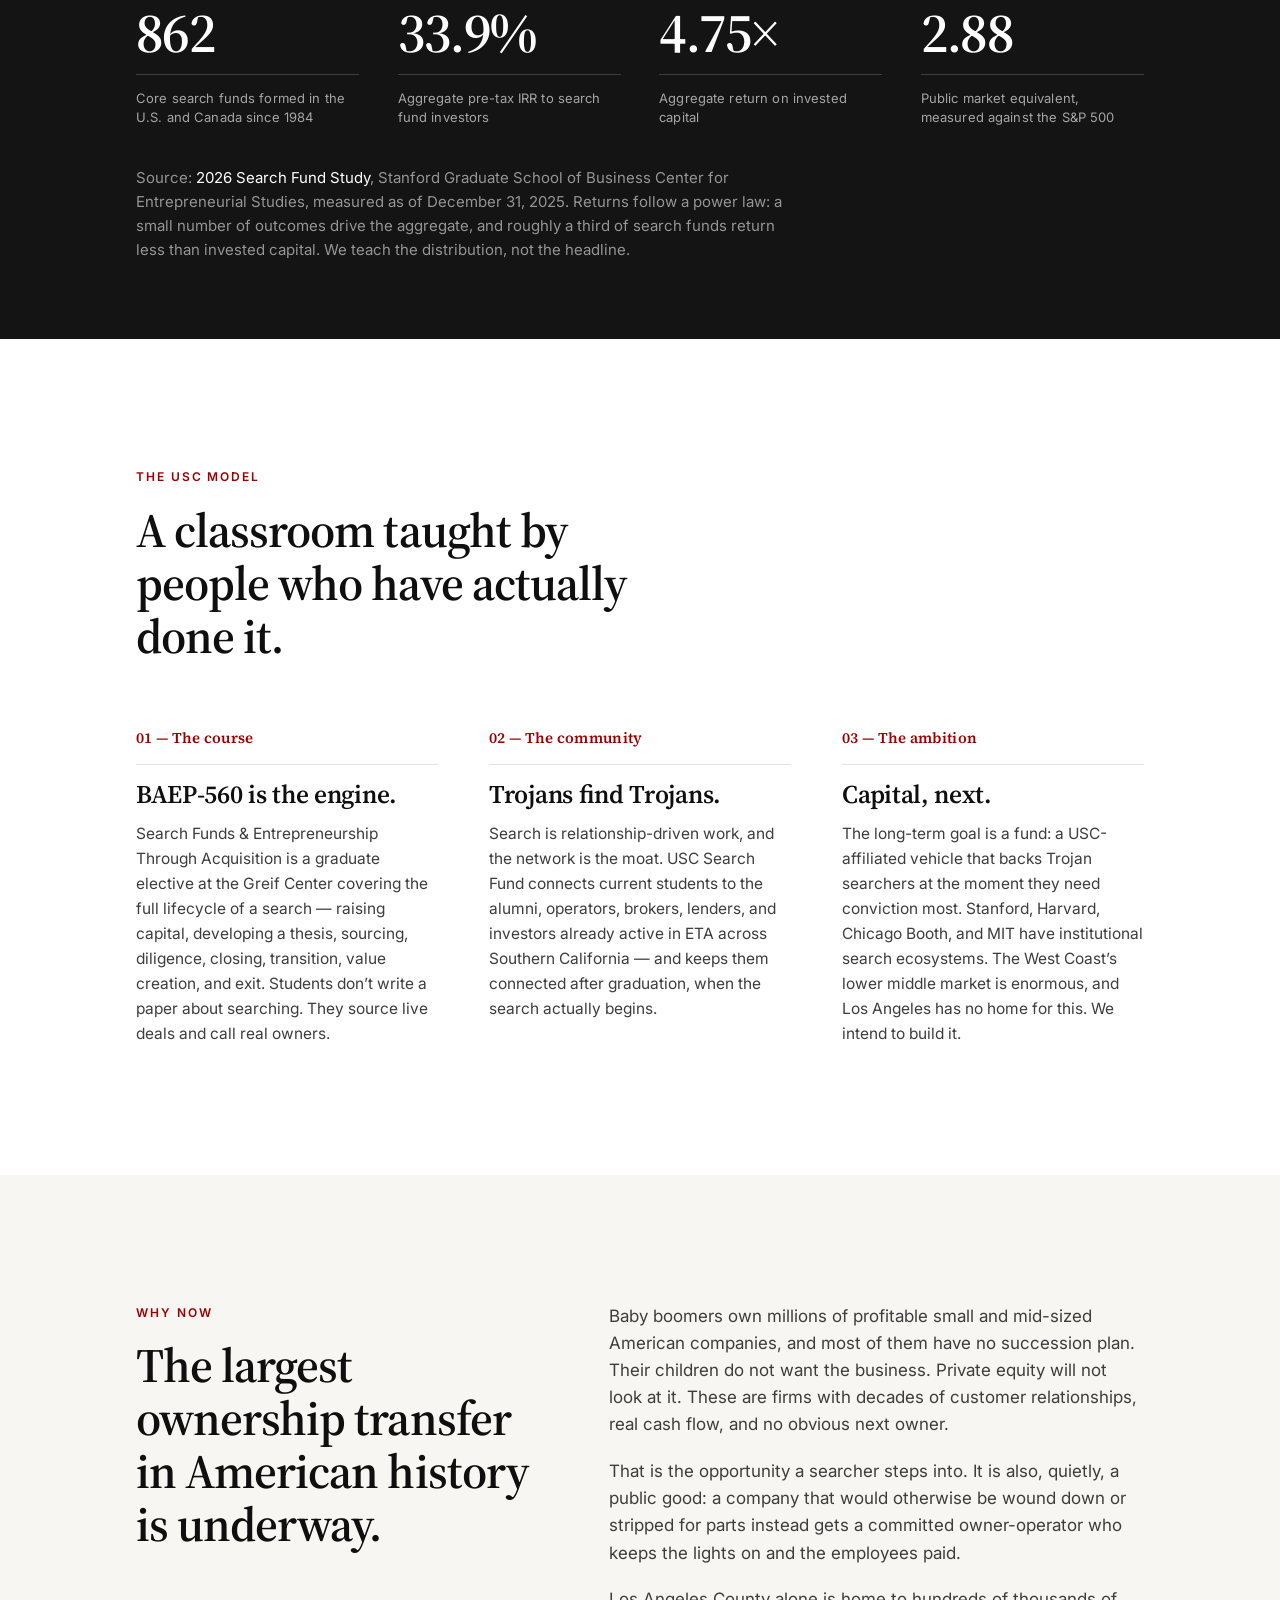
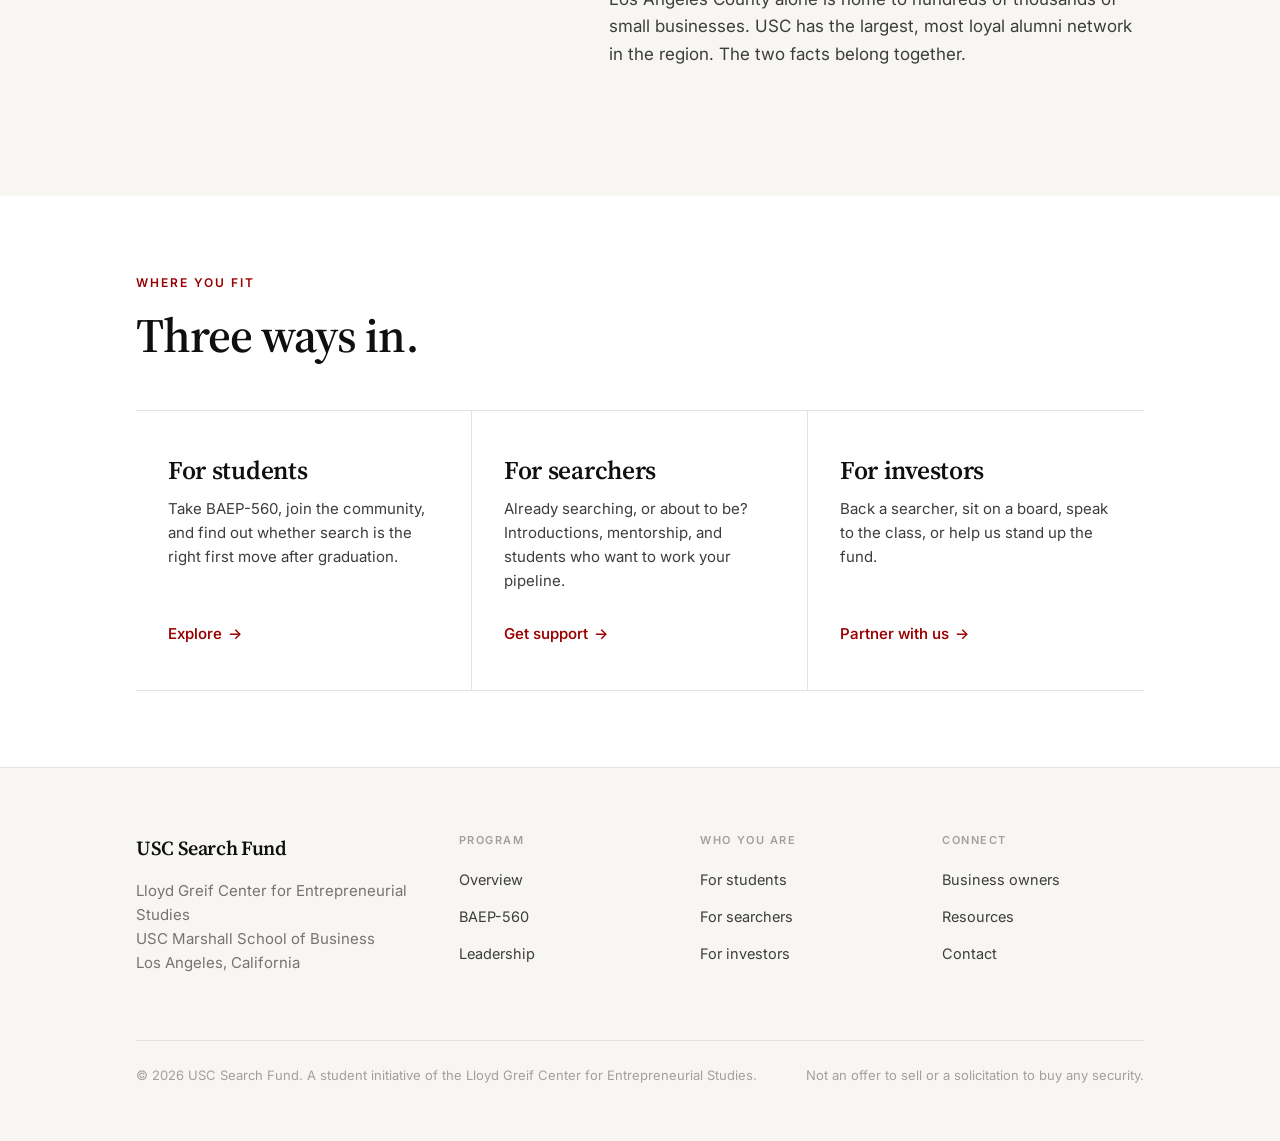
==== commit 9ed173bb: "Feature the ETA Bootcamp, October 23 The homepage gets a one-line strip under the hero; press.html g" ====
--- a/index.html
+++ b/index.html
@@ -84,7 +84,19 @@
     </div>
   </section>
 
-  <hr class="rule">
+  <!-- ================================================== DATED: BOOTCAMP -- -->
+  <!-- TIME-BOUND. Delete this whole section after 2026-10-23. The poster and
+       the full detail block live on press.html#bootcamp. -->
+  <aside class="announce">
+    <div class="wrap announce__inner">
+      <p class="announce__tag">Upcoming</p>
+      <p class="announce__text">
+        <strong>ETA Bootcamp</strong> at USC Marshall, Friday, October 23.
+        Advance registration is open.
+      </p>
+      <a class="announce__link" href="press.html#bootcamp">Details and tickets <span>&rarr;</span></a>
+    </div>
+  </aside>
 
 
   <!-- ================================================ WHAT IS A SEARCH -- -->
--- a/assets/site.css
+++ b/assets/site.css
@@ -490,3 +490,78 @@
   letter-spacing:.09em; text-transform:uppercase; color:var(--ink-3);
 }
 .deflist dt strong{ color:var(--ink); font-weight:600; }
+
+/* ------------------------------------------------------- dated event -- */
+/* Everything below is TIME-BOUND and comes down after the event. The rule
+   that conference dates stay off the page does not apply here: this is USC's
+   own one-day event with a fixed date and a ticket link, not a circuit entry
+   whose date moves annually. See README, "Editorial rules".
+
+   The homepage carries the strip only. The poster lives on press.html, where
+   there is room to read it. */
+
+/* Homepage strip: one line under the hero, no image. Sized to read as an
+   announcement rather than a third call to action competing with the hero. */
+.announce{
+  border-block:1px solid var(--line);
+  background:var(--cardinal-tint);
+}
+.announce__inner{
+  display:flex; align-items:baseline; flex-wrap:wrap;
+  gap:.55rem clamp(.9rem,2vw,1.4rem);
+  padding-block:clamp(.95rem,2vw,1.15rem);
+}
+.announce__tag{
+  font-size:.6875rem; font-weight:600; letter-spacing:.14em;
+  text-transform:uppercase; color:var(--cardinal); flex:none;
+}
+.announce__text{ margin:0; font-size:.9375rem; color:var(--ink-2); }
+.announce__text strong{ color:var(--ink); font-weight:600; }
+.announce__link{
+  margin-left:auto; flex:none;
+  font-size:.9375rem; font-weight:600; color:var(--cardinal);
+  display:inline-flex; align-items:center; gap:.35rem;
+}
+.announce__link:hover{ text-decoration:none; }
+.announce__link span{ transition:transform .2s var(--ease); }
+.announce__link:hover span{ transform:translateX(3px); }
+
+/* Press page: poster beside the detail block. The poster column is fixed
+   narrow — a 876x1240 flier set any wider swamps the copy next to it. */
+.event{
+  display:grid; grid-template-columns:minmax(0,.72fr) minmax(0,1fr);
+  gap:clamp(2rem,5vw,4rem); align-items:start;
+}
+.event__poster{
+  display:block; border:1px solid var(--line);
+  border-radius:10px; overflow:hidden; background:var(--bg-alt);
+  transition:border-color .2s var(--ease);
+}
+.event__poster:hover{ border-color:var(--ink-4); }
+.event__poster img{ width:100%; }
+.event__facts{
+  list-style:none; padding:0; margin:clamp(1.75rem,3vw,2.25rem) 0 0;
+  border-top:1px solid var(--line);
+}
+.event__facts li{
+  display:grid; grid-template-columns:minmax(0,8.5rem) minmax(0,1fr);
+  gap:1rem; padding-block:.85rem;
+  border-bottom:1px solid var(--line); font-size:.9375rem; color:var(--ink-2);
+}
+.event__facts dfn{
+  font-style:normal; font-size:.75rem; font-weight:600; letter-spacing:.09em;
+  text-transform:uppercase; color:var(--ink-3); padding-top:.15rem;
+}
+.event__facts strong{ color:var(--ink); font-weight:600; }
+
+@media (max-width:860px){
+  .event{ grid-template-columns:1fr; }
+  /* Poster first on a phone is a wall of unreadable type before any copy —
+     let the words lead and keep the flier to a thumbnail-ish width. */
+  .event__poster{ order:2; max-width:420px; }
+  .event__copy{ order:1; }
+}
+@media (max-width:620px){
+  .announce__link{ margin-left:0; }
+  .event__facts li{ grid-template-columns:1fr; gap:.3rem; }
+}
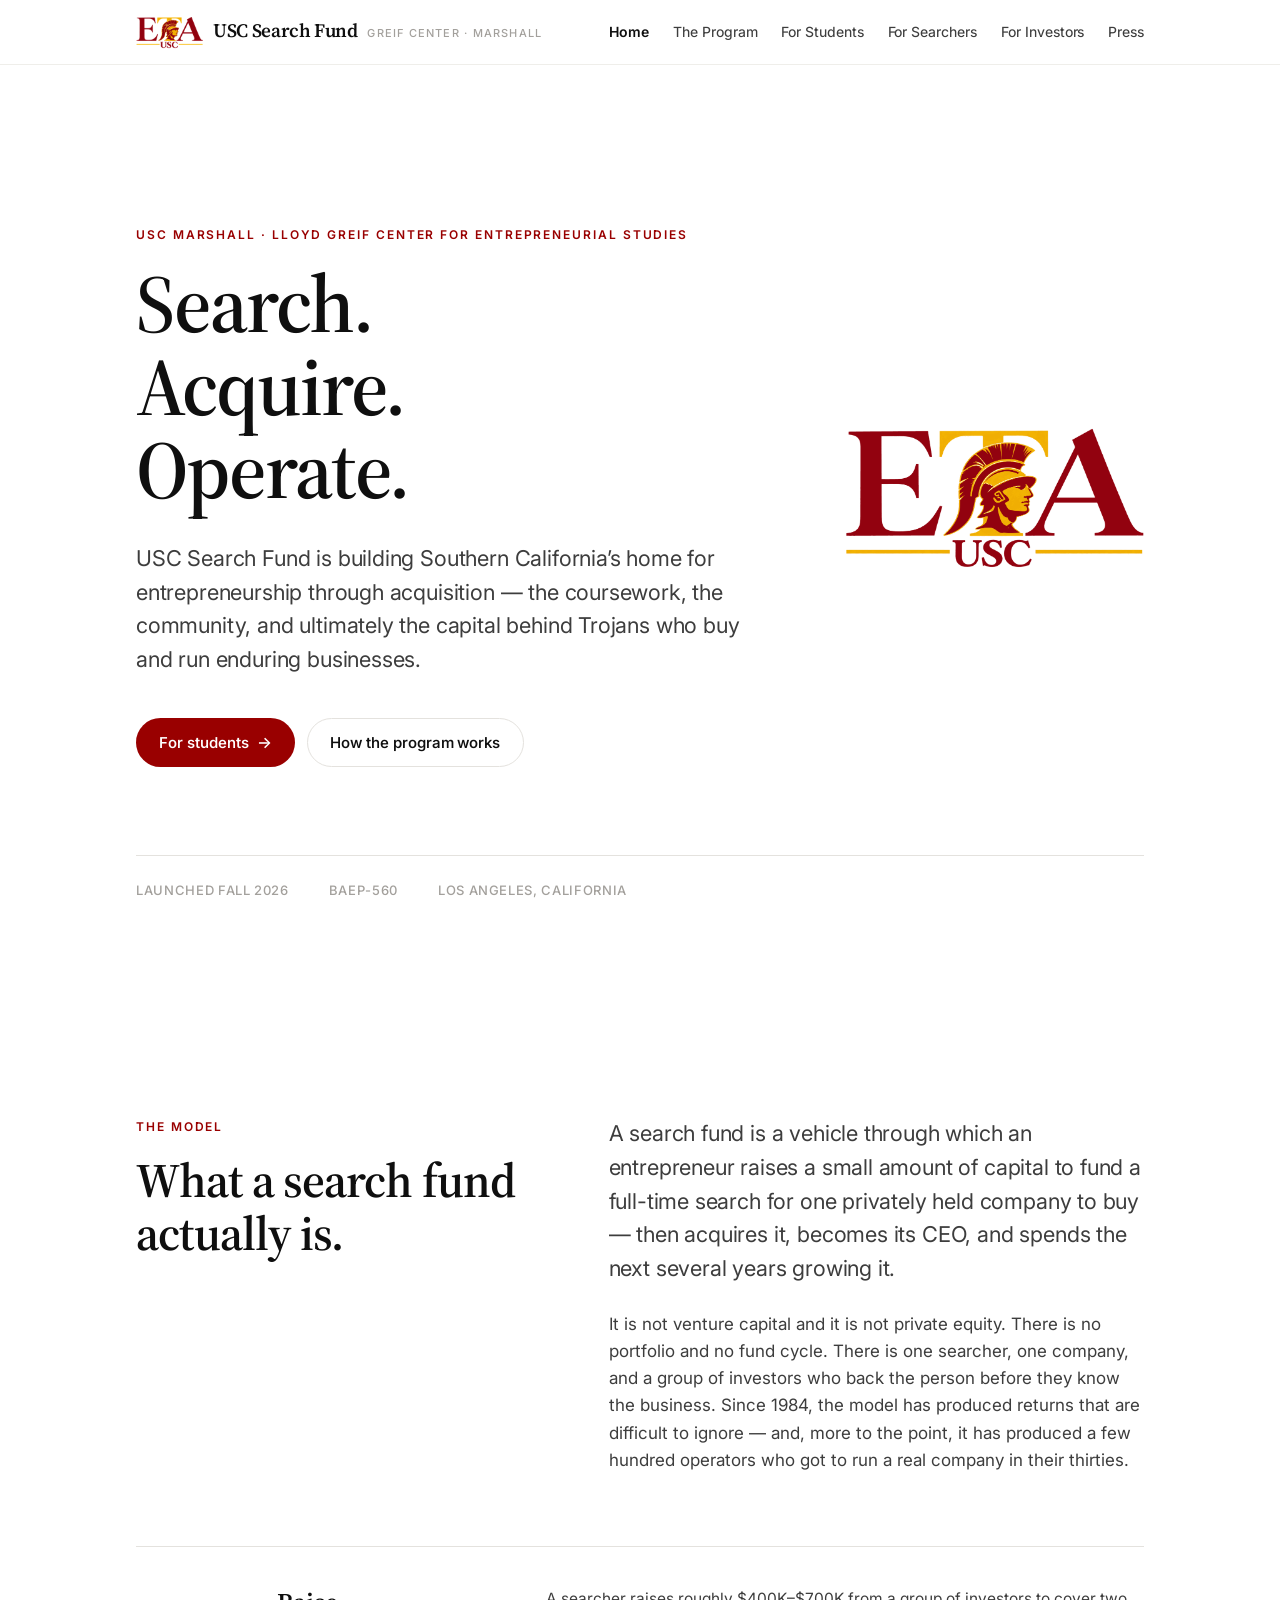
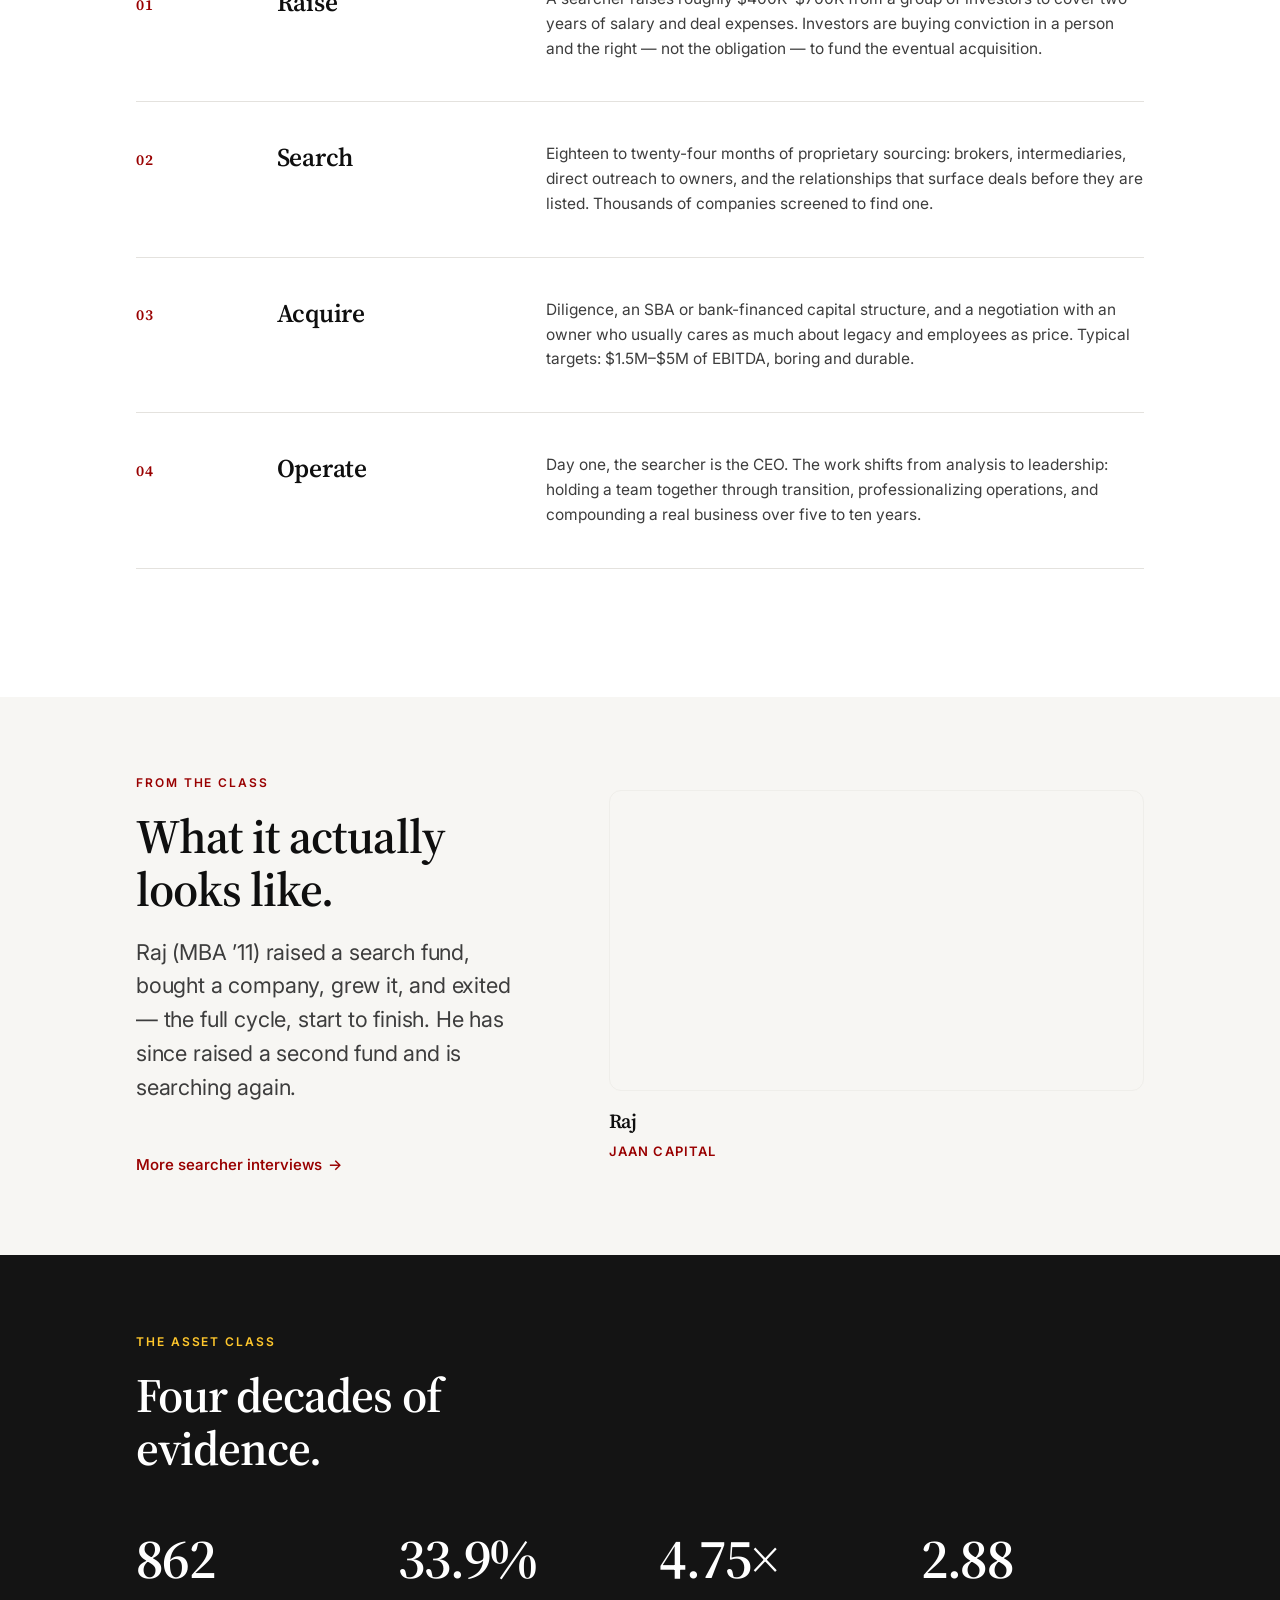
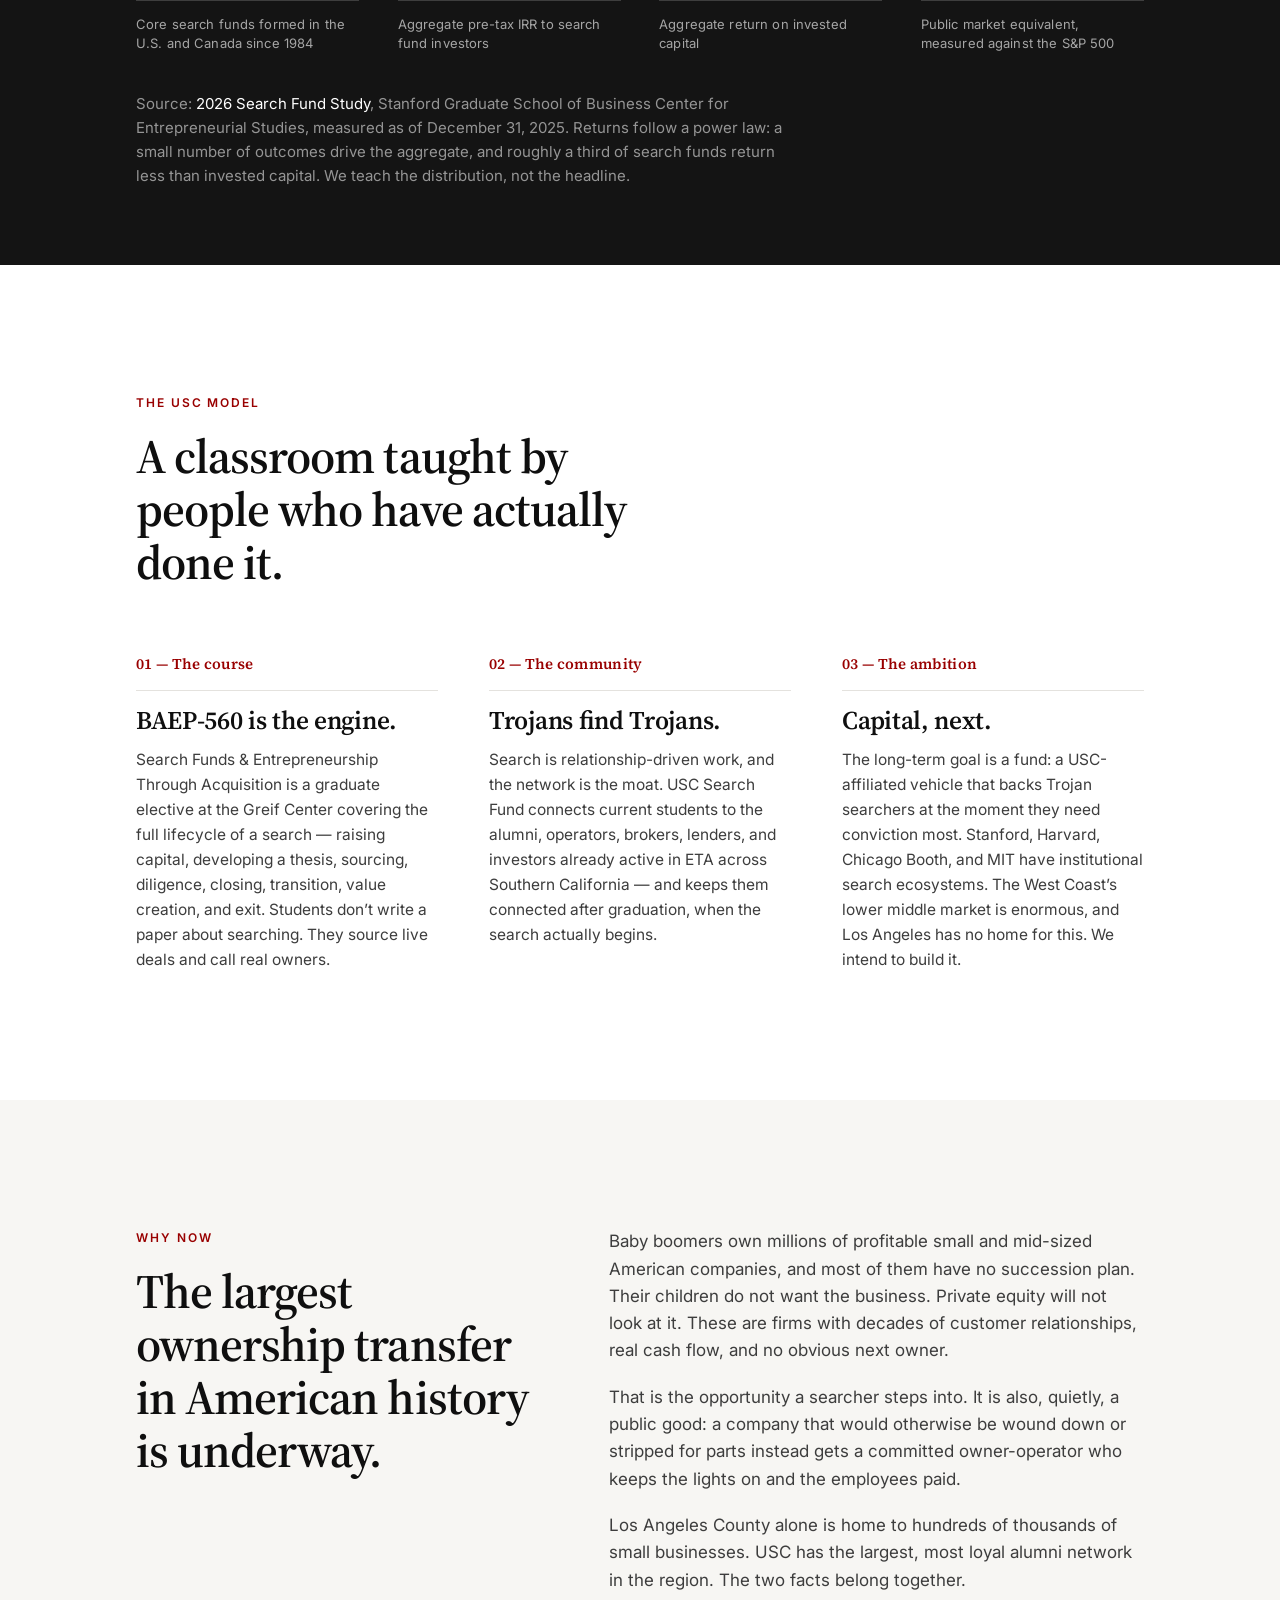
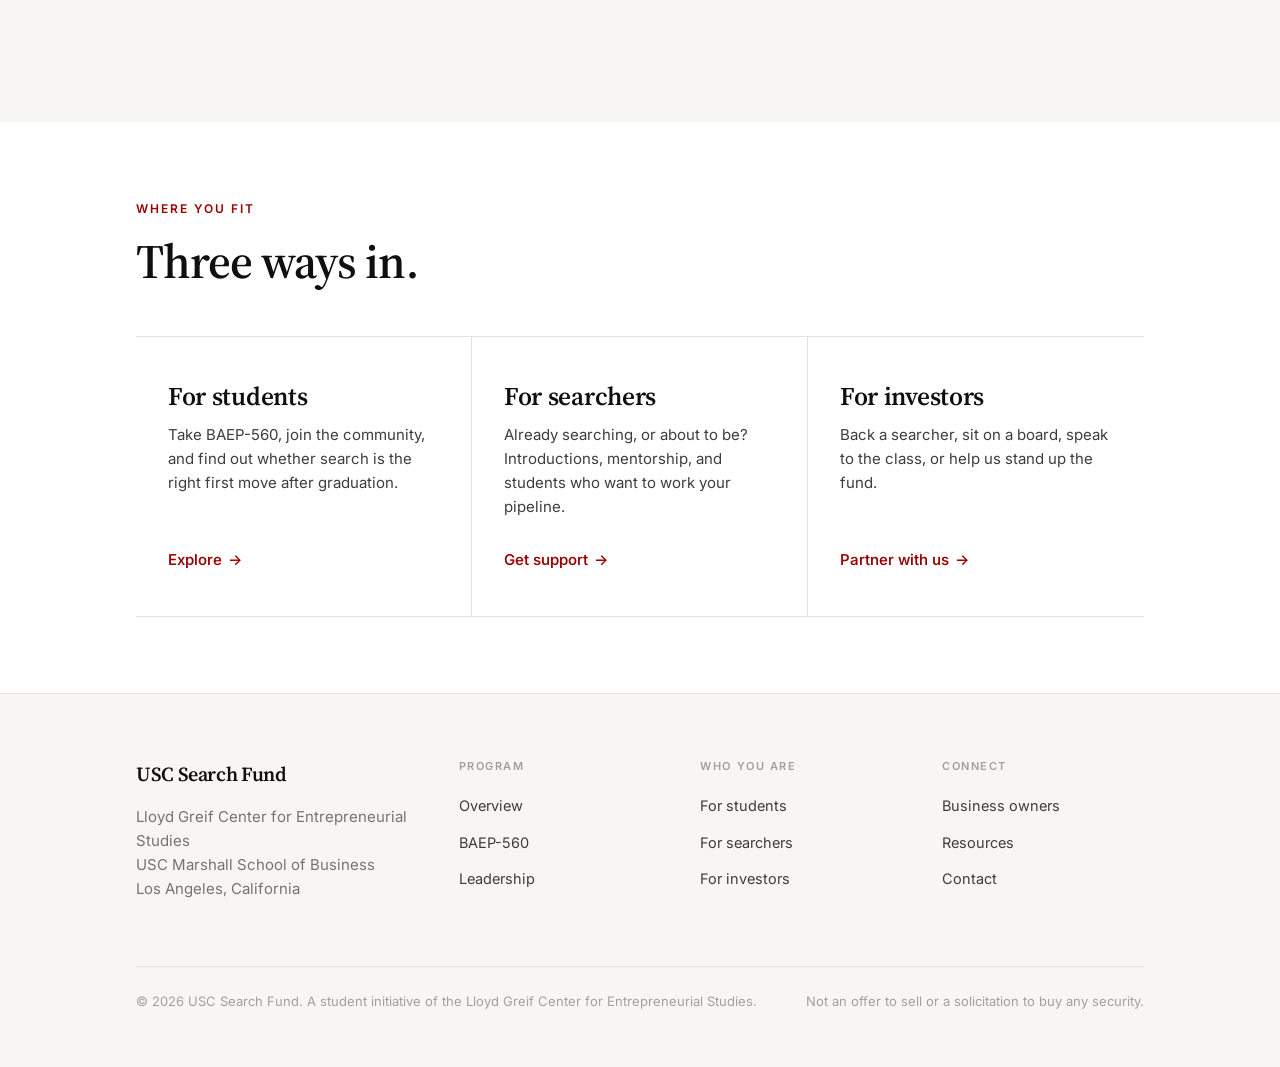
==== commit ae4b3d65: "Remove past ETA Bootcamp ribbon from homepage Co-Authored-By: Claude Opus 5.5 <noreply@anthropic.com" ====
--- a/index.html
+++ b/index.html
@@ -84,20 +84,6 @@
     </div>
   </section>
 
-  <!-- ================================================== DATED: BOOTCAMP -- -->
-  <!-- TIME-BOUND. Delete this whole section after 2026-10-23. The poster and
-       the full detail block live on press.html#bootcamp. -->
-  <aside class="announce">
-    <div class="wrap announce__inner">
-      <p class="announce__tag">Upcoming</p>
-      <p class="announce__text">
-        <strong>ETA Bootcamp</strong> at USC Marshall, Friday, October 23.
-        Advance registration is open.
-      </p>
-      <a class="announce__link" href="press.html#bootcamp">Details and tickets <span>&rarr;</span></a>
-    </div>
-  </aside>
-
 
   <!-- ================================================ WHAT IS A SEARCH -- -->
   <section class="section wrap">
--- a/assets/site.css
+++ b/assets/site.css
@@ -384,6 +384,27 @@
 .dark .deflist dt a{ text-decoration-color:rgba(255,255,255,.35); }
 .dark .deflist dt a:hover{ color:var(--gold); text-decoration-color:var(--gold); }
 
+/* Investor directory on the Resources band. Thirty-odd short names read best
+   as a multi-column index rather than a deflist; same underline treatment. */
+.investors{
+  margin-top:clamp(3rem,6vw,4.5rem); padding-top:clamp(2rem,4vw,2.75rem);
+  border-top:1px solid rgba(255,255,255,.18);
+}
+.investors__intro{ max-width:60ch; margin-top:.75rem; }
+.investor-list{
+  list-style:none; padding:0; margin:clamp(1.5rem,3vw,2rem) 0 0;
+  columns:4; column-gap:clamp(1.5rem,3vw,2.5rem);
+}
+.investor-list li{ break-inside:avoid; padding-block:.4rem; font-size:.9688rem; }
+.investor-list a{
+  text-decoration:underline; text-decoration-color:rgba(255,255,255,.35);
+  text-underline-offset:4px; text-decoration-thickness:1px;
+  transition:color .18s var(--ease), text-decoration-color .18s var(--ease);
+}
+.investor-list a:hover{ color:var(--gold); text-decoration-color:var(--gold); }
+@media (max-width:900px){ .investor-list{ columns:3; } }
+@media (max-width:620px){ .investor-list{ columns:2; } }
+
 /* ------------------------------------------------------------------ CTA -- */
 .cta-tri{ display:grid; grid-template-columns:repeat(3,1fr); gap:0; border-top:1px solid var(--line); }
 .cta-tri__item{
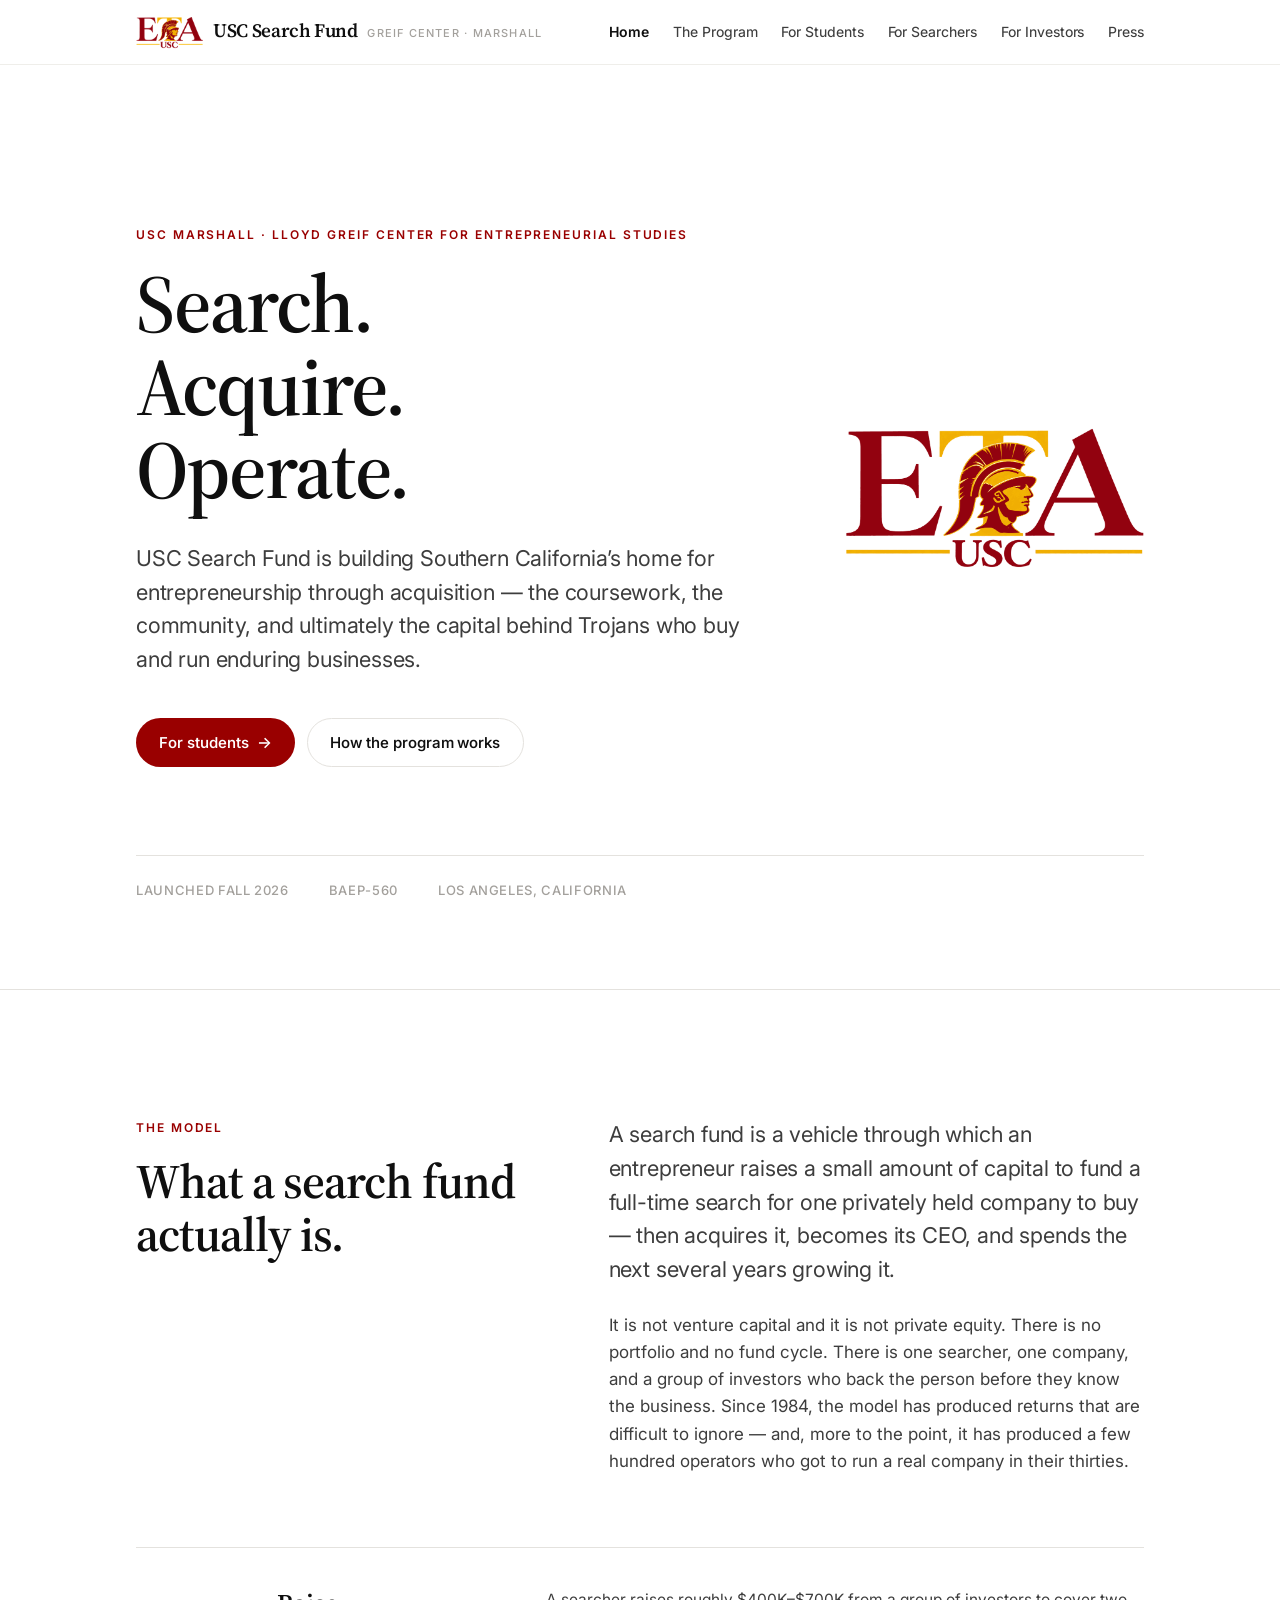
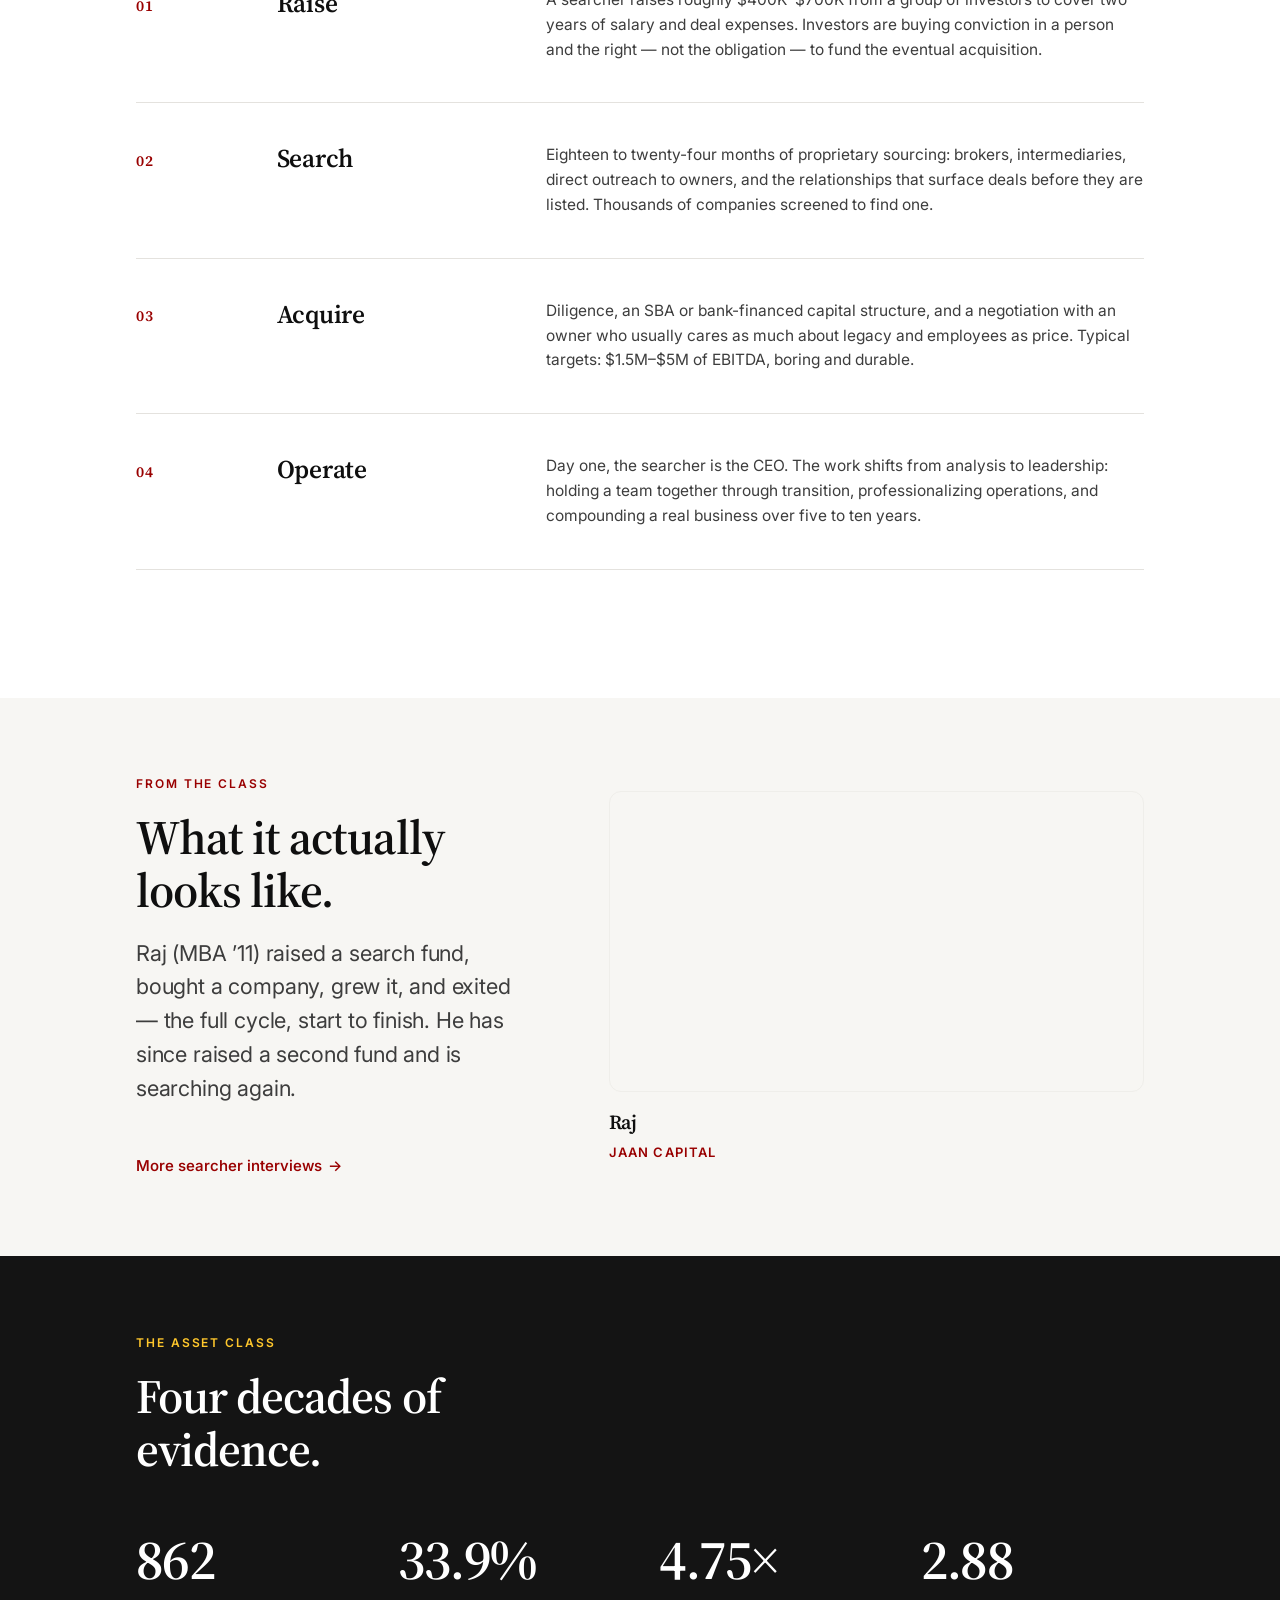
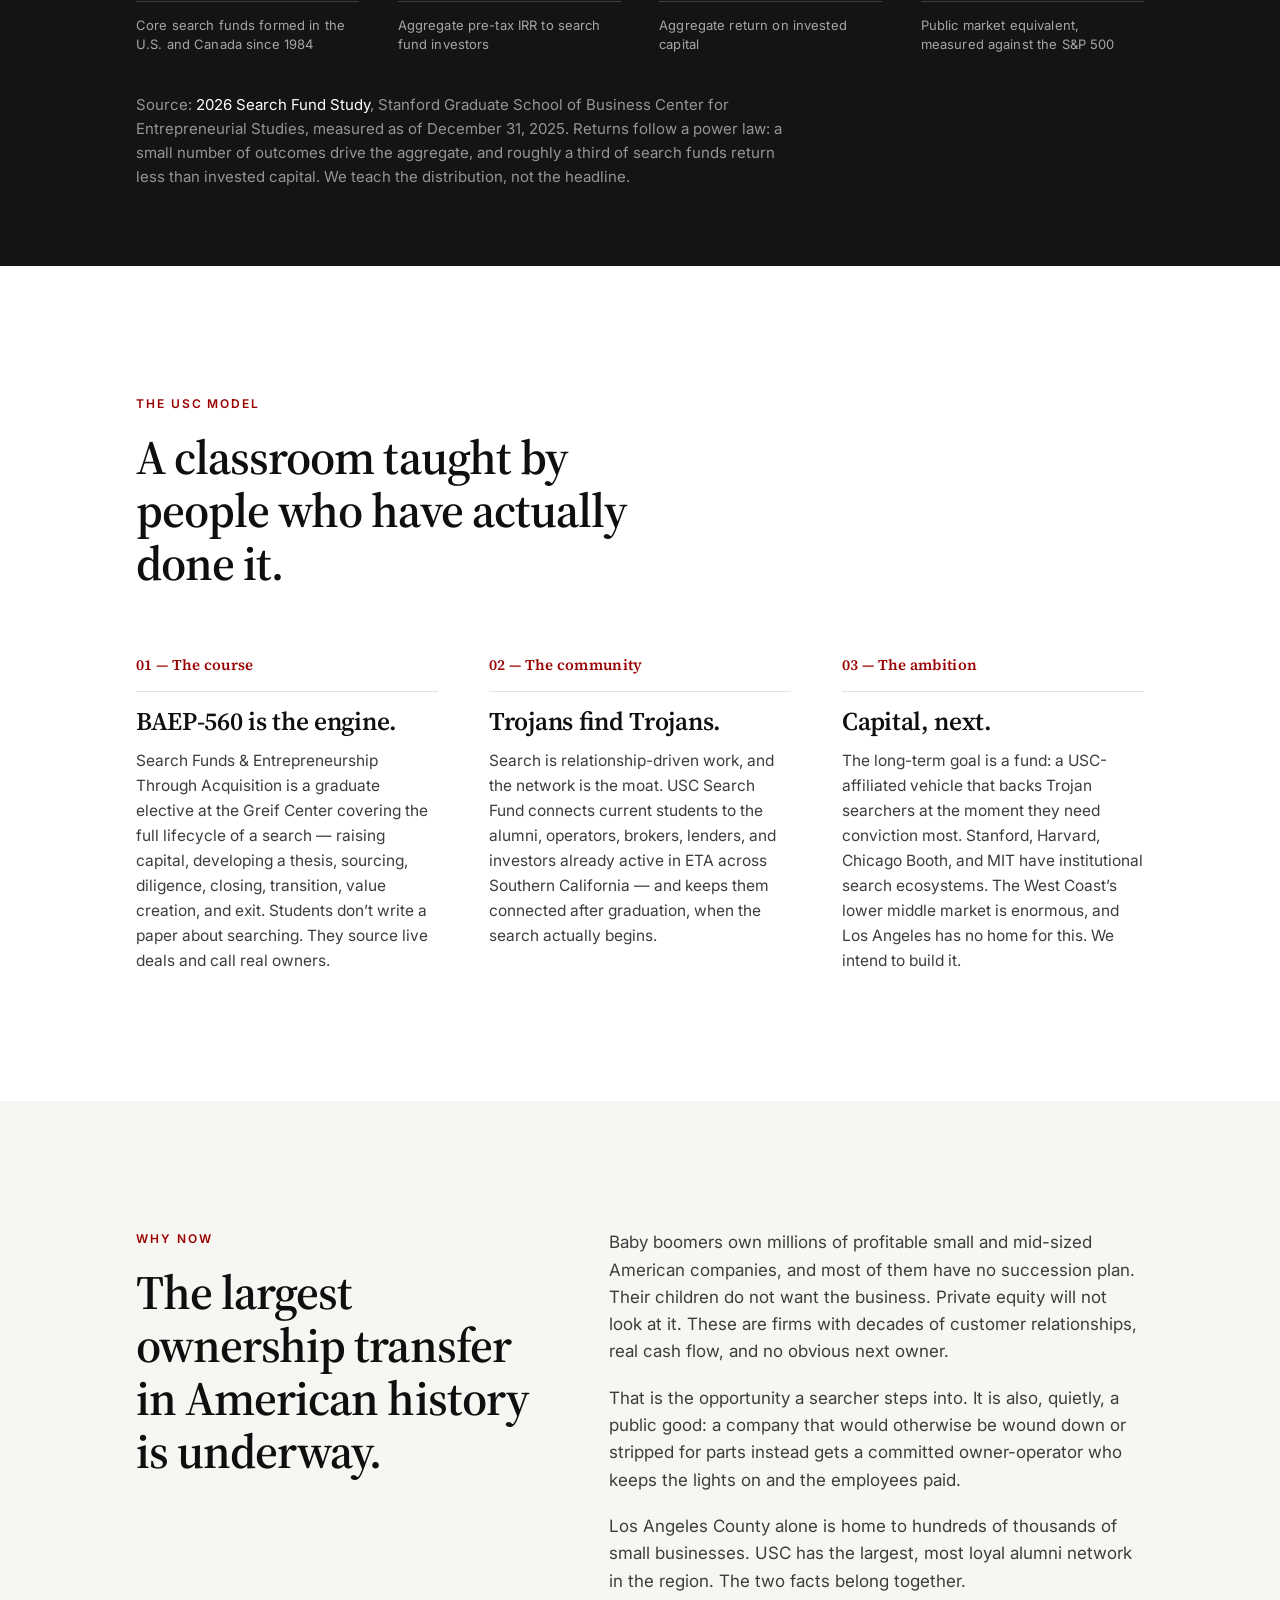
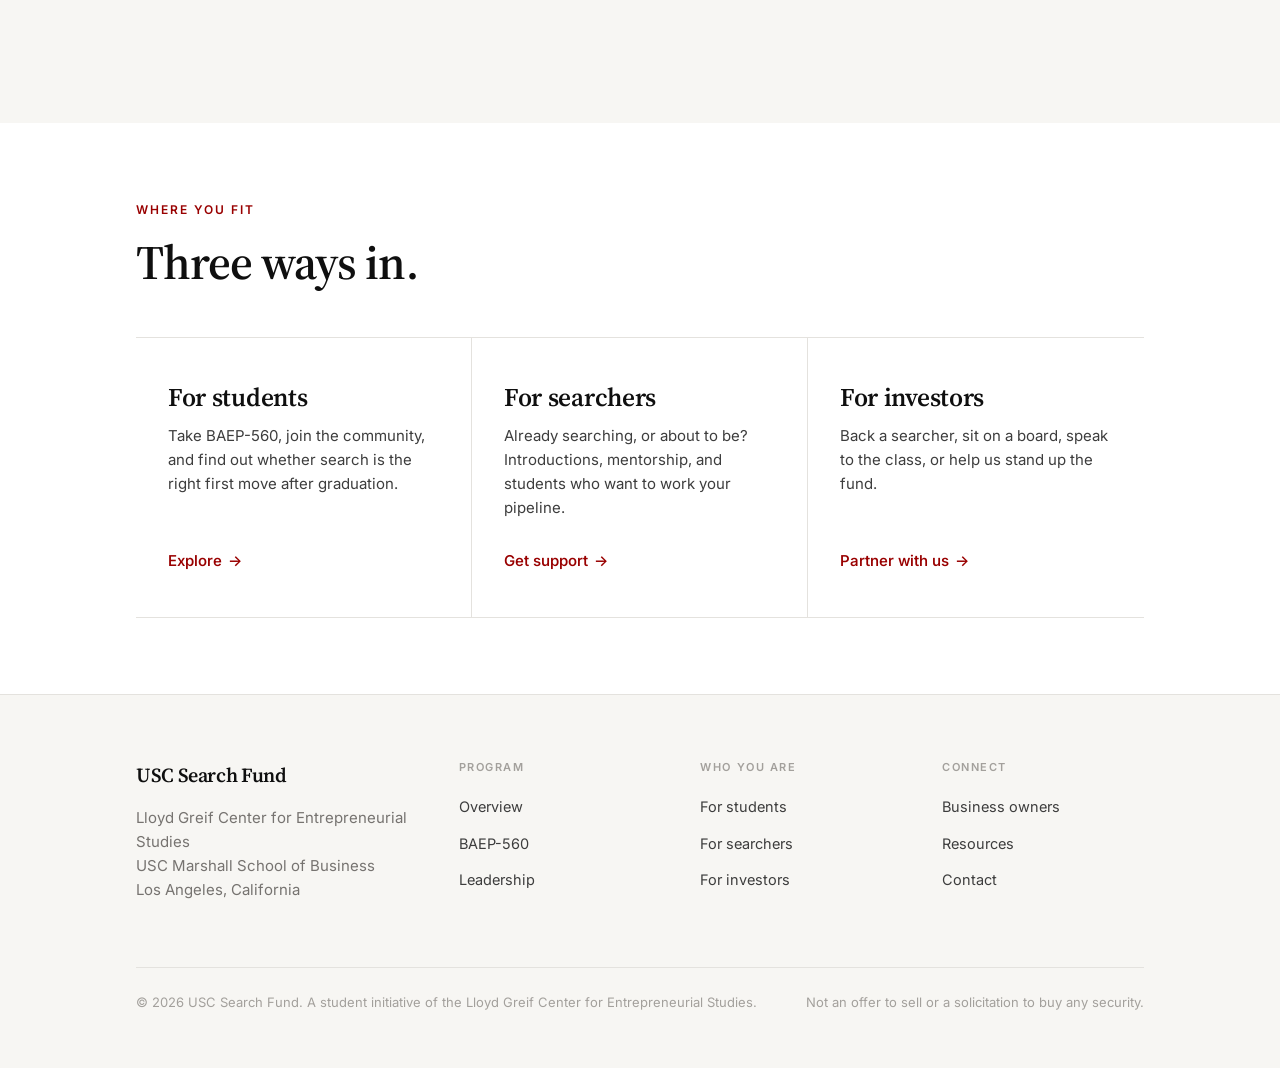
==== commit 45832513: "Take down the rest of the past ETA Bootcamp Removes the press page section, poster image, flier PDF," ====
--- a/index.html
+++ b/index.html
@@ -84,6 +84,8 @@
     </div>
   </section>
 
+  <hr class="rule">
+
 
   <!-- ================================================ WHAT IS A SEARCH -- -->
   <section class="section wrap">
--- a/assets/site.css
+++ b/assets/site.css
@@ -511,78 +511,3 @@
   letter-spacing:.09em; text-transform:uppercase; color:var(--ink-3);
 }
 .deflist dt strong{ color:var(--ink); font-weight:600; }
-
-/* ------------------------------------------------------- dated event -- */
-/* Everything below is TIME-BOUND and comes down after the event. The rule
-   that conference dates stay off the page does not apply here: this is USC's
-   own one-day event with a fixed date and a ticket link, not a circuit entry
-   whose date moves annually. See README, "Editorial rules".
-
-   The homepage carries the strip only. The poster lives on press.html, where
-   there is room to read it. */
-
-/* Homepage strip: one line under the hero, no image. Sized to read as an
-   announcement rather than a third call to action competing with the hero. */
-.announce{
-  border-block:1px solid var(--line);
-  background:var(--cardinal-tint);
-}
-.announce__inner{
-  display:flex; align-items:baseline; flex-wrap:wrap;
-  gap:.55rem clamp(.9rem,2vw,1.4rem);
-  padding-block:clamp(.95rem,2vw,1.15rem);
-}
-.announce__tag{
-  font-size:.6875rem; font-weight:600; letter-spacing:.14em;
-  text-transform:uppercase; color:var(--cardinal); flex:none;
-}
-.announce__text{ margin:0; font-size:.9375rem; color:var(--ink-2); }
-.announce__text strong{ color:var(--ink); font-weight:600; }
-.announce__link{
-  margin-left:auto; flex:none;
-  font-size:.9375rem; font-weight:600; color:var(--cardinal);
-  display:inline-flex; align-items:center; gap:.35rem;
-}
-.announce__link:hover{ text-decoration:none; }
-.announce__link span{ transition:transform .2s var(--ease); }
-.announce__link:hover span{ transform:translateX(3px); }
-
-/* Press page: poster beside the detail block. The poster column is fixed
-   narrow — a 876x1240 flier set any wider swamps the copy next to it. */
-.event{
-  display:grid; grid-template-columns:minmax(0,.72fr) minmax(0,1fr);
-  gap:clamp(2rem,5vw,4rem); align-items:start;
-}
-.event__poster{
-  display:block; border:1px solid var(--line);
-  border-radius:10px; overflow:hidden; background:var(--bg-alt);
-  transition:border-color .2s var(--ease);
-}
-.event__poster:hover{ border-color:var(--ink-4); }
-.event__poster img{ width:100%; }
-.event__facts{
-  list-style:none; padding:0; margin:clamp(1.75rem,3vw,2.25rem) 0 0;
-  border-top:1px solid var(--line);
-}
-.event__facts li{
-  display:grid; grid-template-columns:minmax(0,8.5rem) minmax(0,1fr);
-  gap:1rem; padding-block:.85rem;
-  border-bottom:1px solid var(--line); font-size:.9375rem; color:var(--ink-2);
-}
-.event__facts dfn{
-  font-style:normal; font-size:.75rem; font-weight:600; letter-spacing:.09em;
-  text-transform:uppercase; color:var(--ink-3); padding-top:.15rem;
-}
-.event__facts strong{ color:var(--ink); font-weight:600; }
-
-@media (max-width:860px){
-  .event{ grid-template-columns:1fr; }
-  /* Poster first on a phone is a wall of unreadable type before any copy —
-     let the words lead and keep the flier to a thumbnail-ish width. */
-  .event__poster{ order:2; max-width:420px; }
-  .event__copy{ order:1; }
-}
-@media (max-width:620px){
-  .announce__link{ margin-left:0; }
-  .event__facts li{ grid-template-columns:1fr; gap:.3rem; }
-}
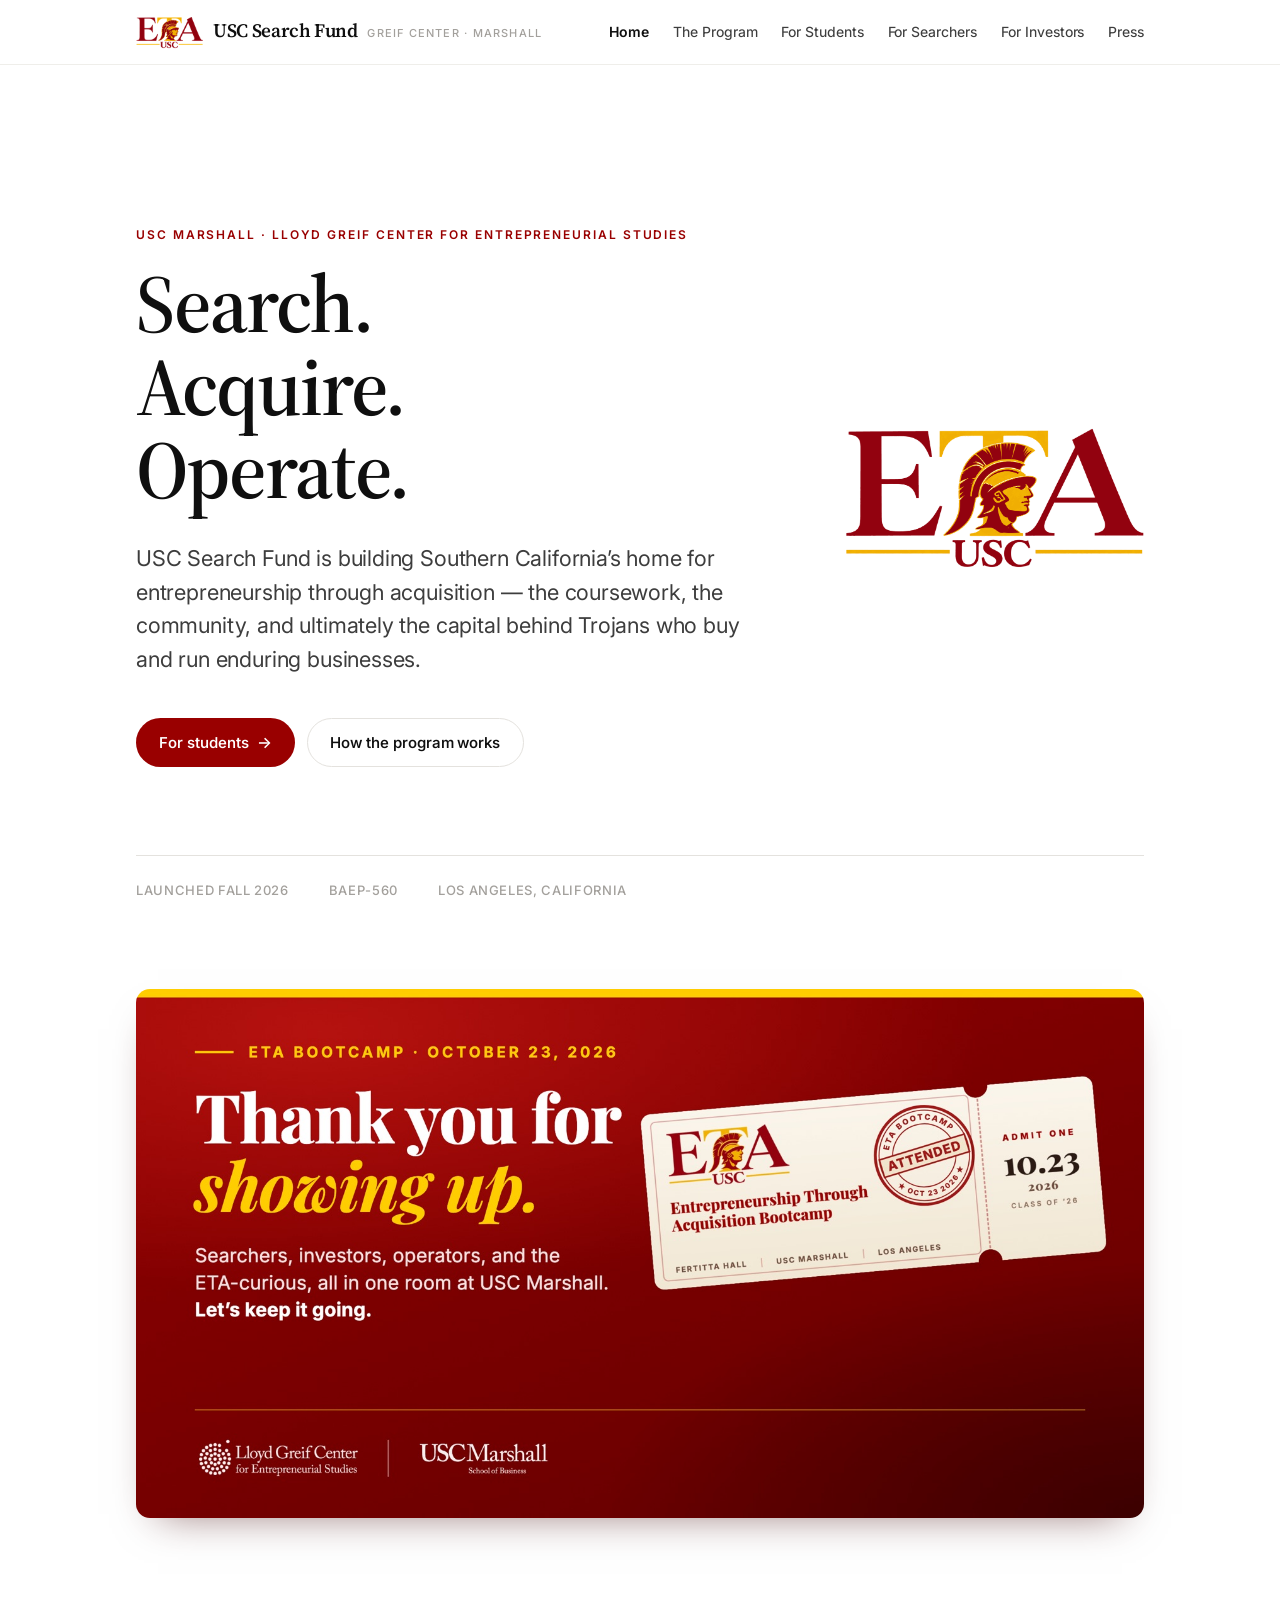
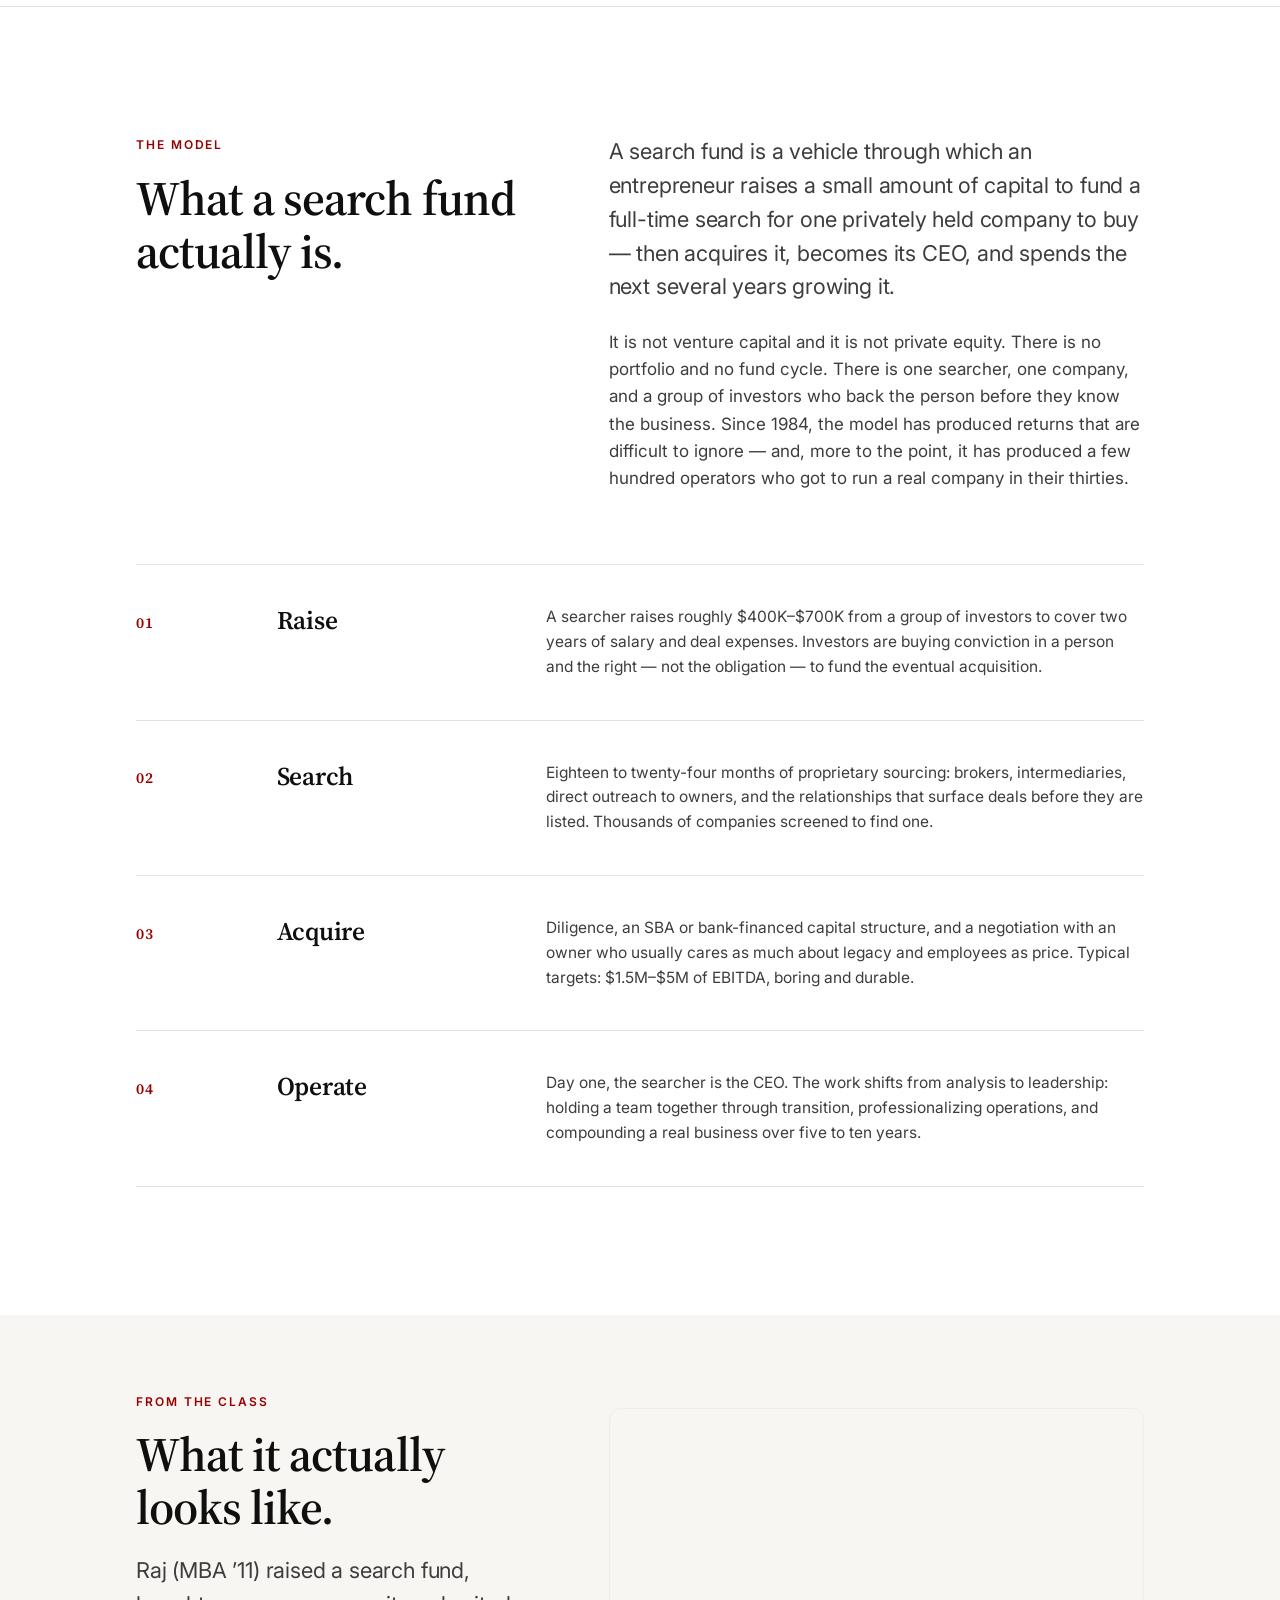
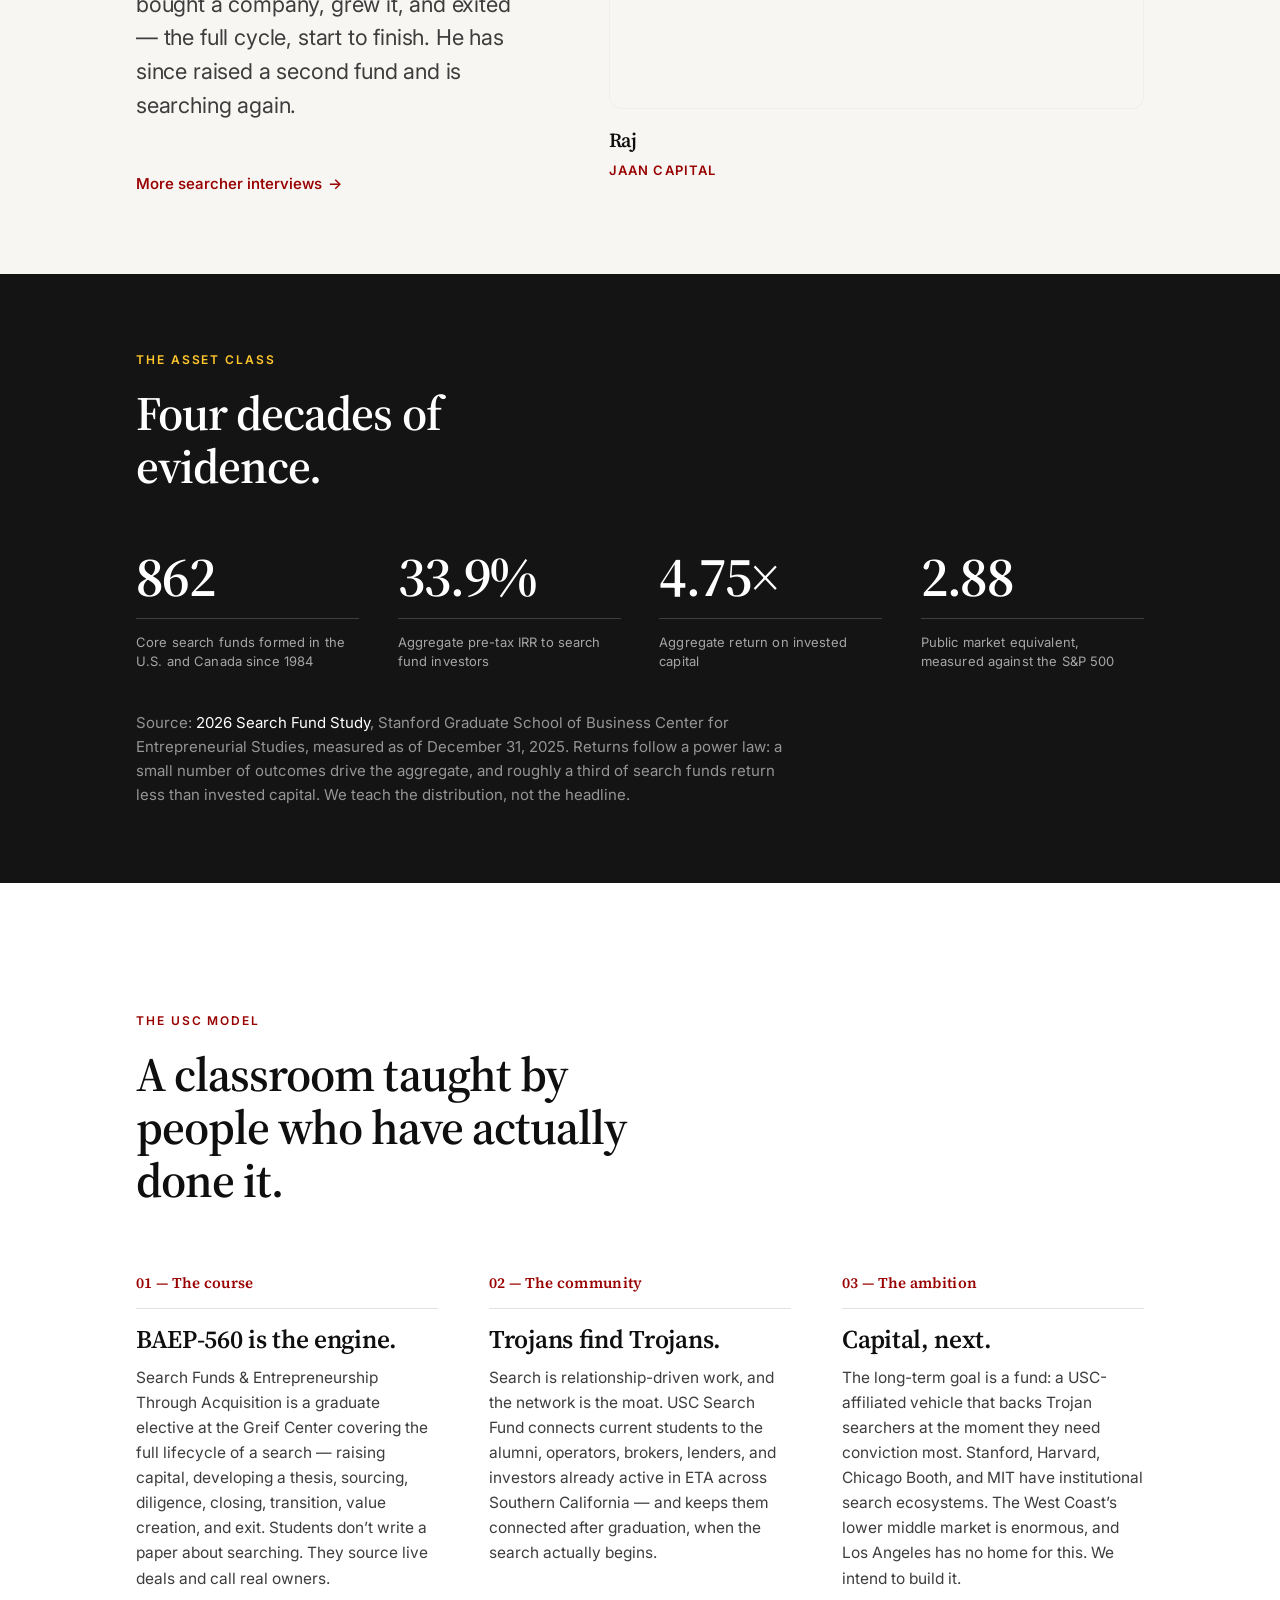
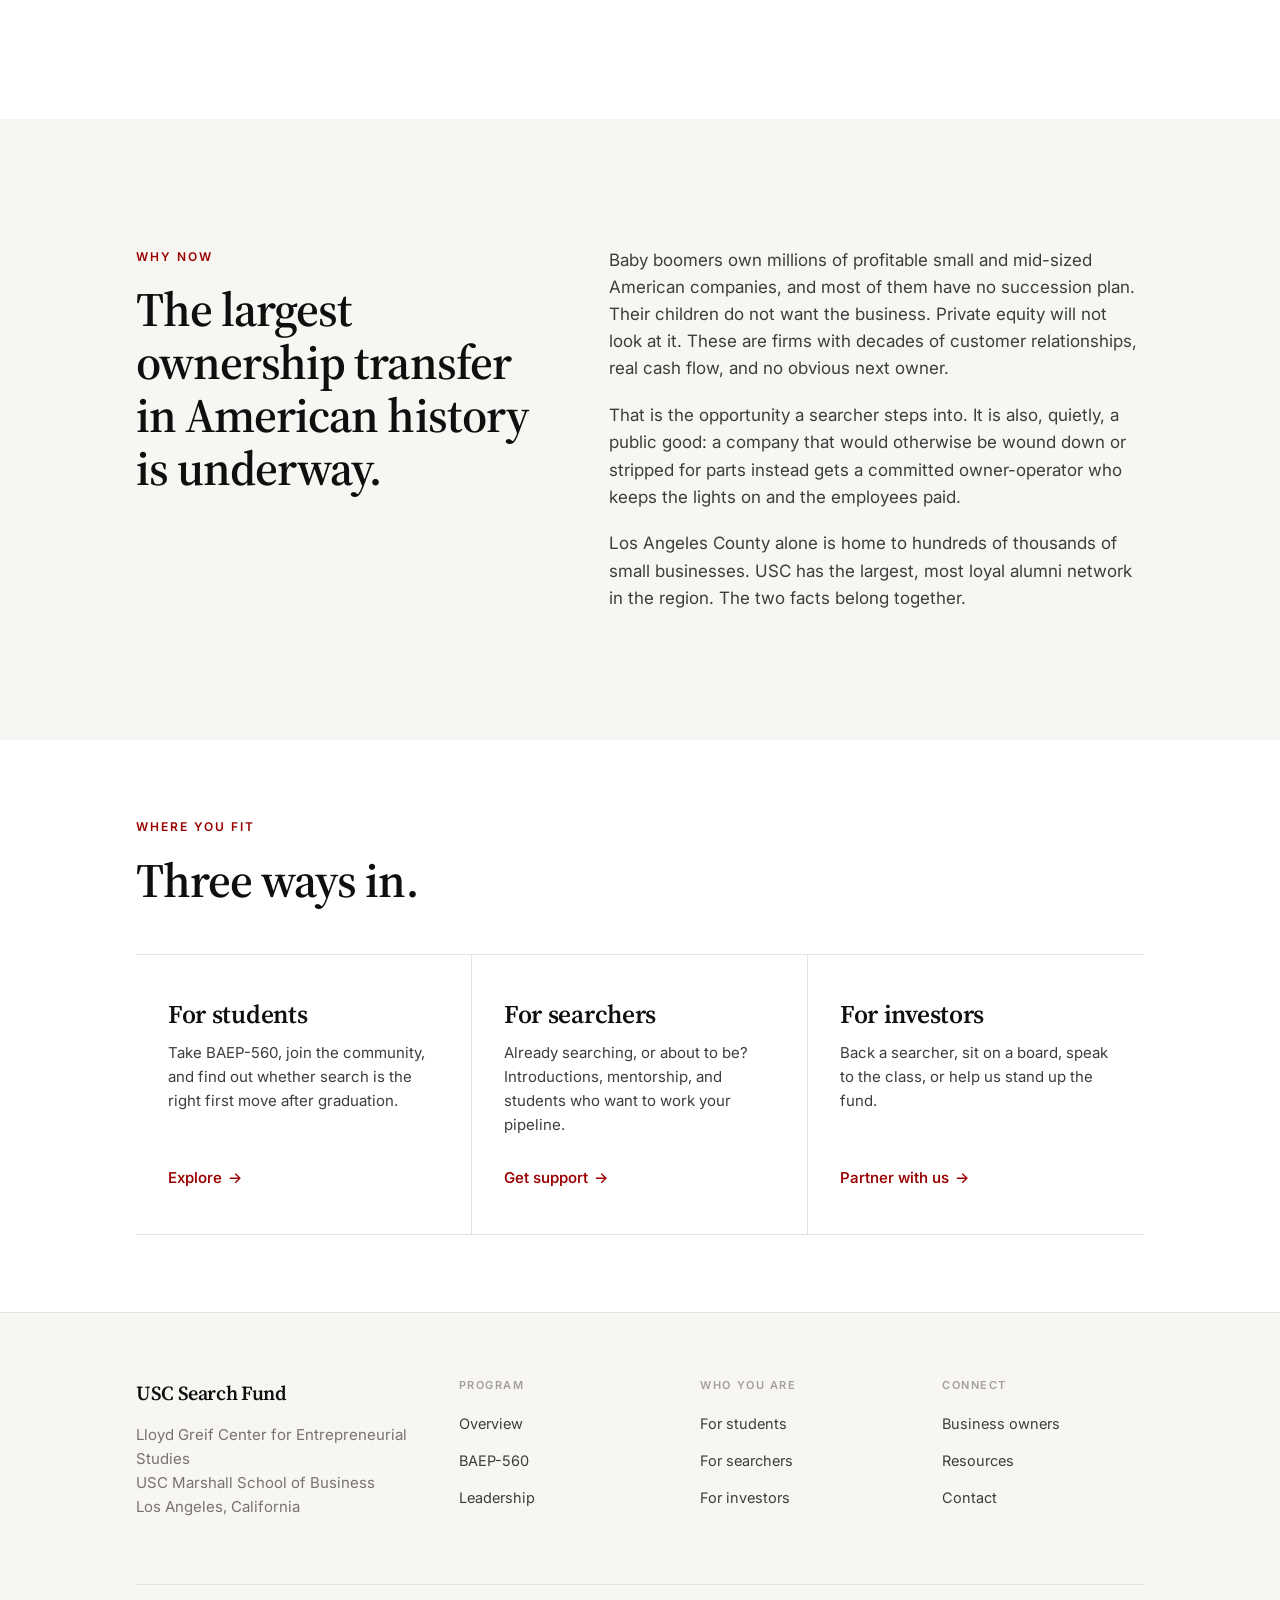
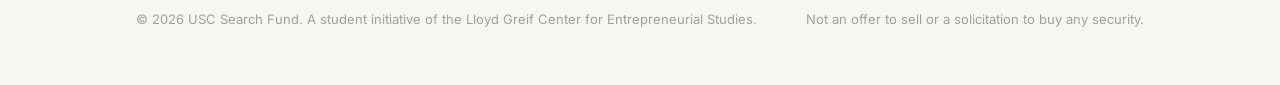
==== commit 3503c51b: "Add ETA Bootcamp thank-you banner to home and recap to press Time-bound; README lists everything to " ====
--- a/index.html
+++ b/index.html
@@ -84,6 +84,16 @@
     </div>
   </section>
 
+  <!-- ========================================== DATED: BOOTCAMP THANKS -- -->
+  <!-- TIME-BOUND. Comes down with press.html#bootcamp; see README. -->
+  <section class="wrap thanks">
+    <a class="thanks__link" href="press.html#bootcamp">
+      <img src="assets/images/eta-bootcamp-2026-thanks-wide.jpg"
+           alt="Thank you for showing up. ETA Bootcamp, October 23, 2026, at Fertitta Hall, USC Marshall, with the Lloyd Greif Center for Entrepreneurial Studies."
+           width="1600" height="840">
+    </a>
+  </section>
+
   <hr class="rule">
 
 
--- a/assets/site.css
+++ b/assets/site.css
@@ -511,3 +511,17 @@
   letter-spacing:.09em; text-transform:uppercase; color:var(--ink-3);
 }
 .deflist dt strong{ color:var(--ink); font-weight:600; }
+
+/* ------------------------------------------------------- dated event -- */
+/* TIME-BOUND: the ETA Bootcamp thank-you. Comes down with the markup; see README. */
+.thanks{ padding-bottom:clamp(3.5rem,7vw,5.5rem); }
+.thanks__link{
+  display:block; border-radius:14px; overflow:hidden;
+  box-shadow:0 18px 40px -22px rgba(60,0,0,.55);
+  transition:transform .25s var(--ease), box-shadow .25s var(--ease);
+}
+.thanks__link:hover{ transform:translateY(-2px); box-shadow:0 24px 48px -22px rgba(60,0,0,.6); }
+.thanks__link img{ display:block; width:100%; height:auto; }
+.recap{ align-items:center; }
+.recap__img{ width:100%; height:auto; border-radius:14px; }
+@media (max-width:900px){ .recap__img{ max-width:440px; } }
